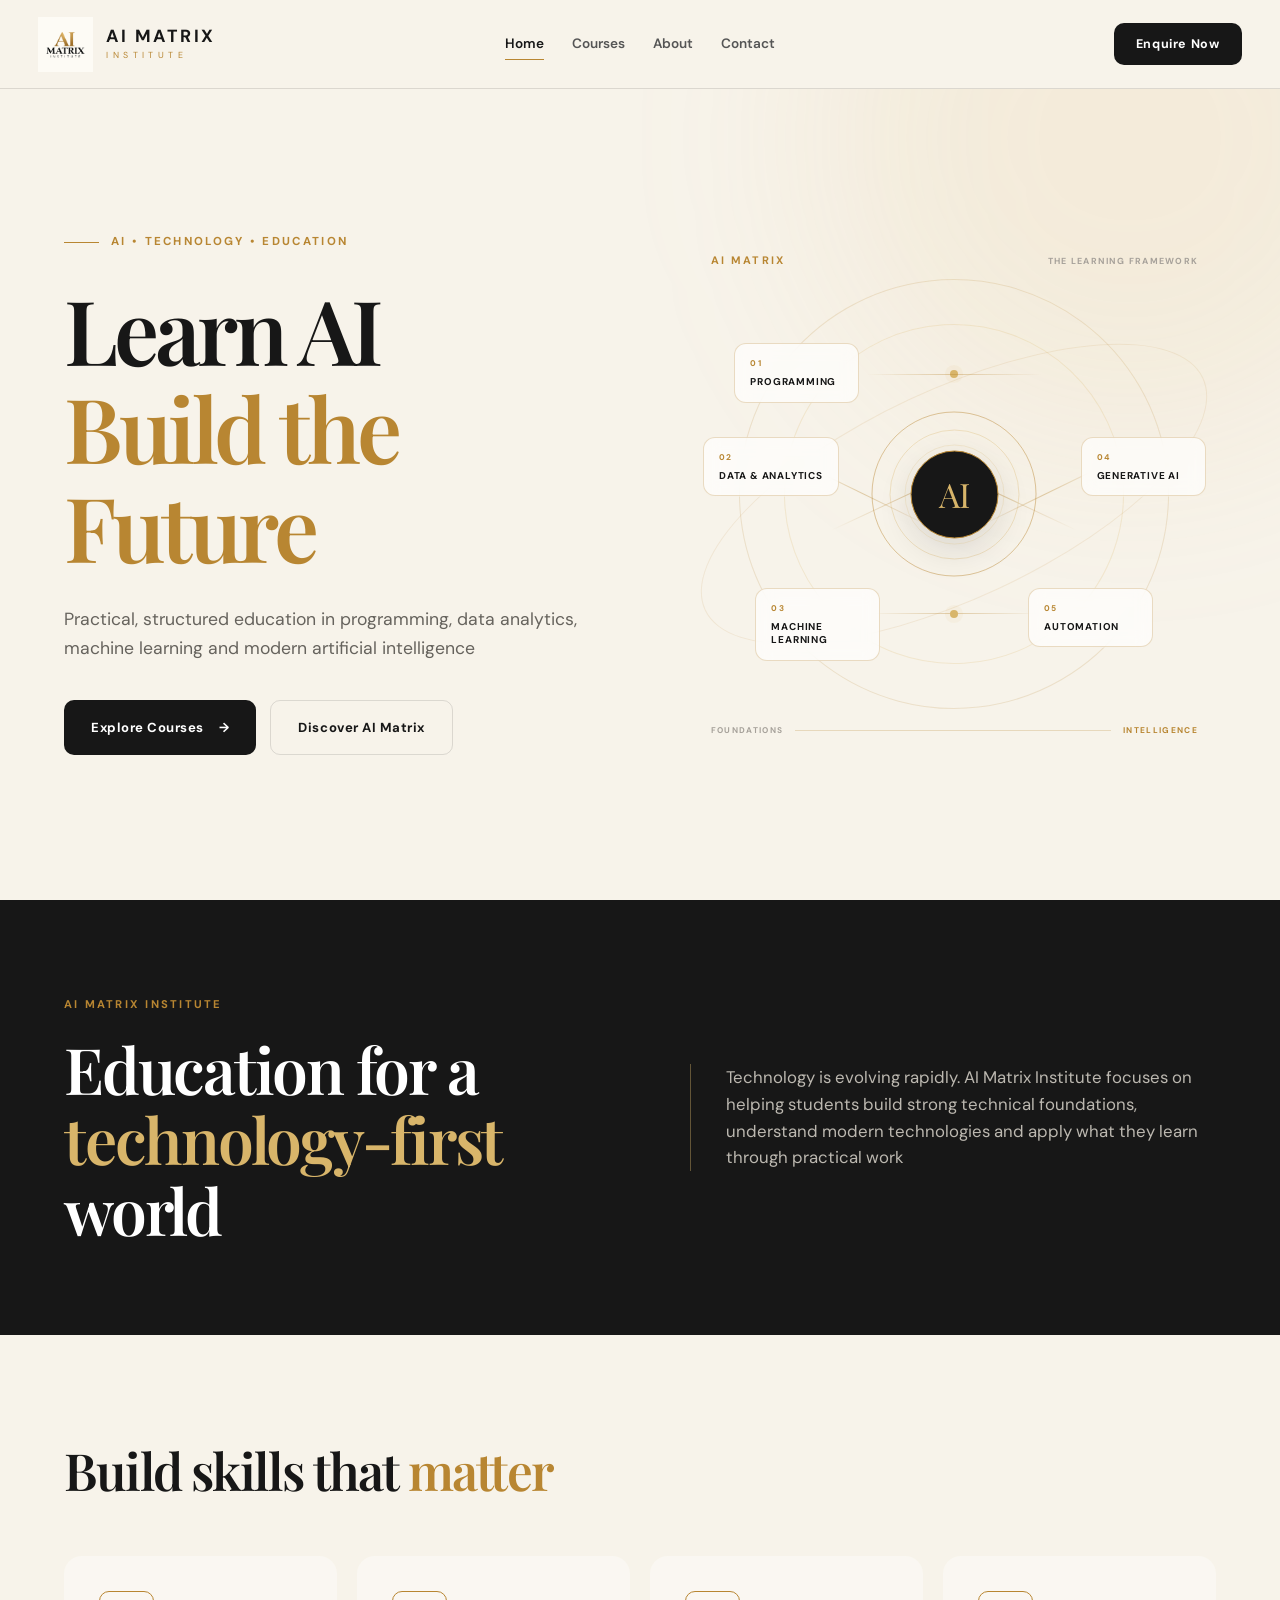
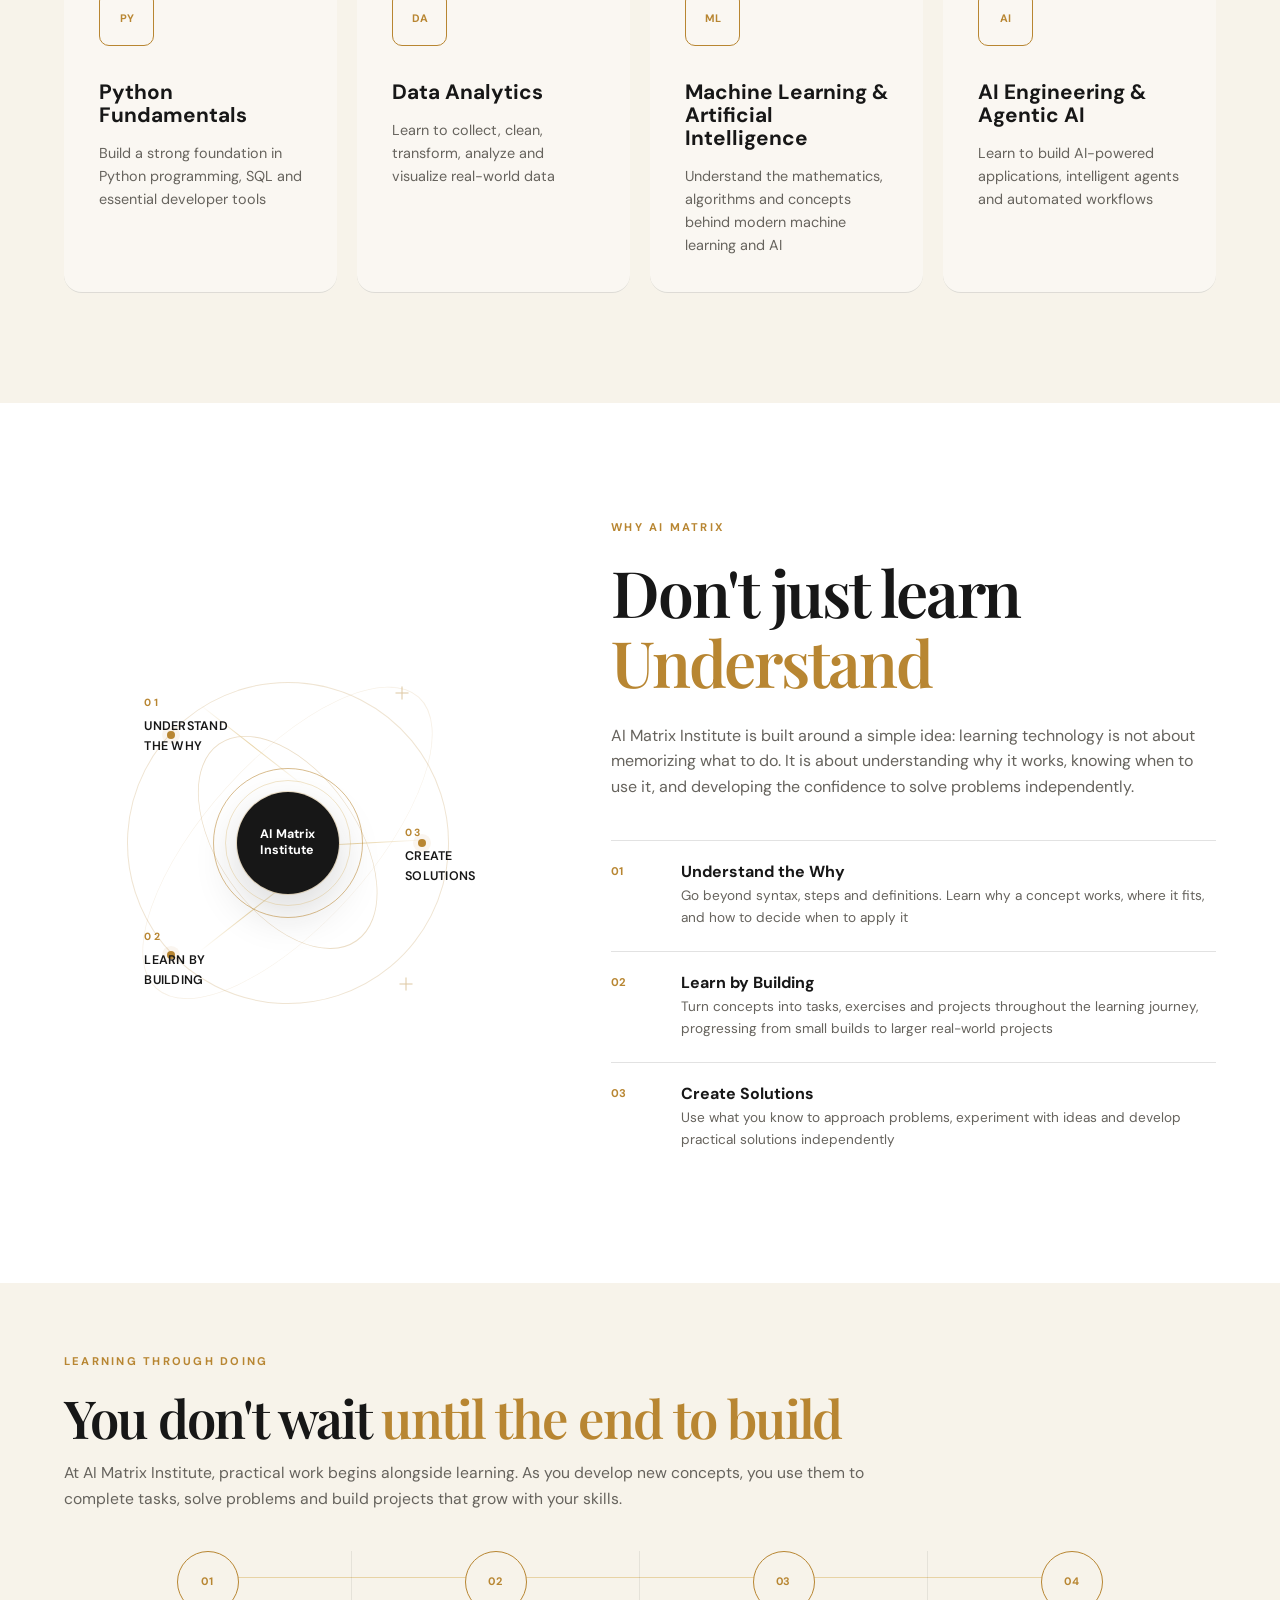
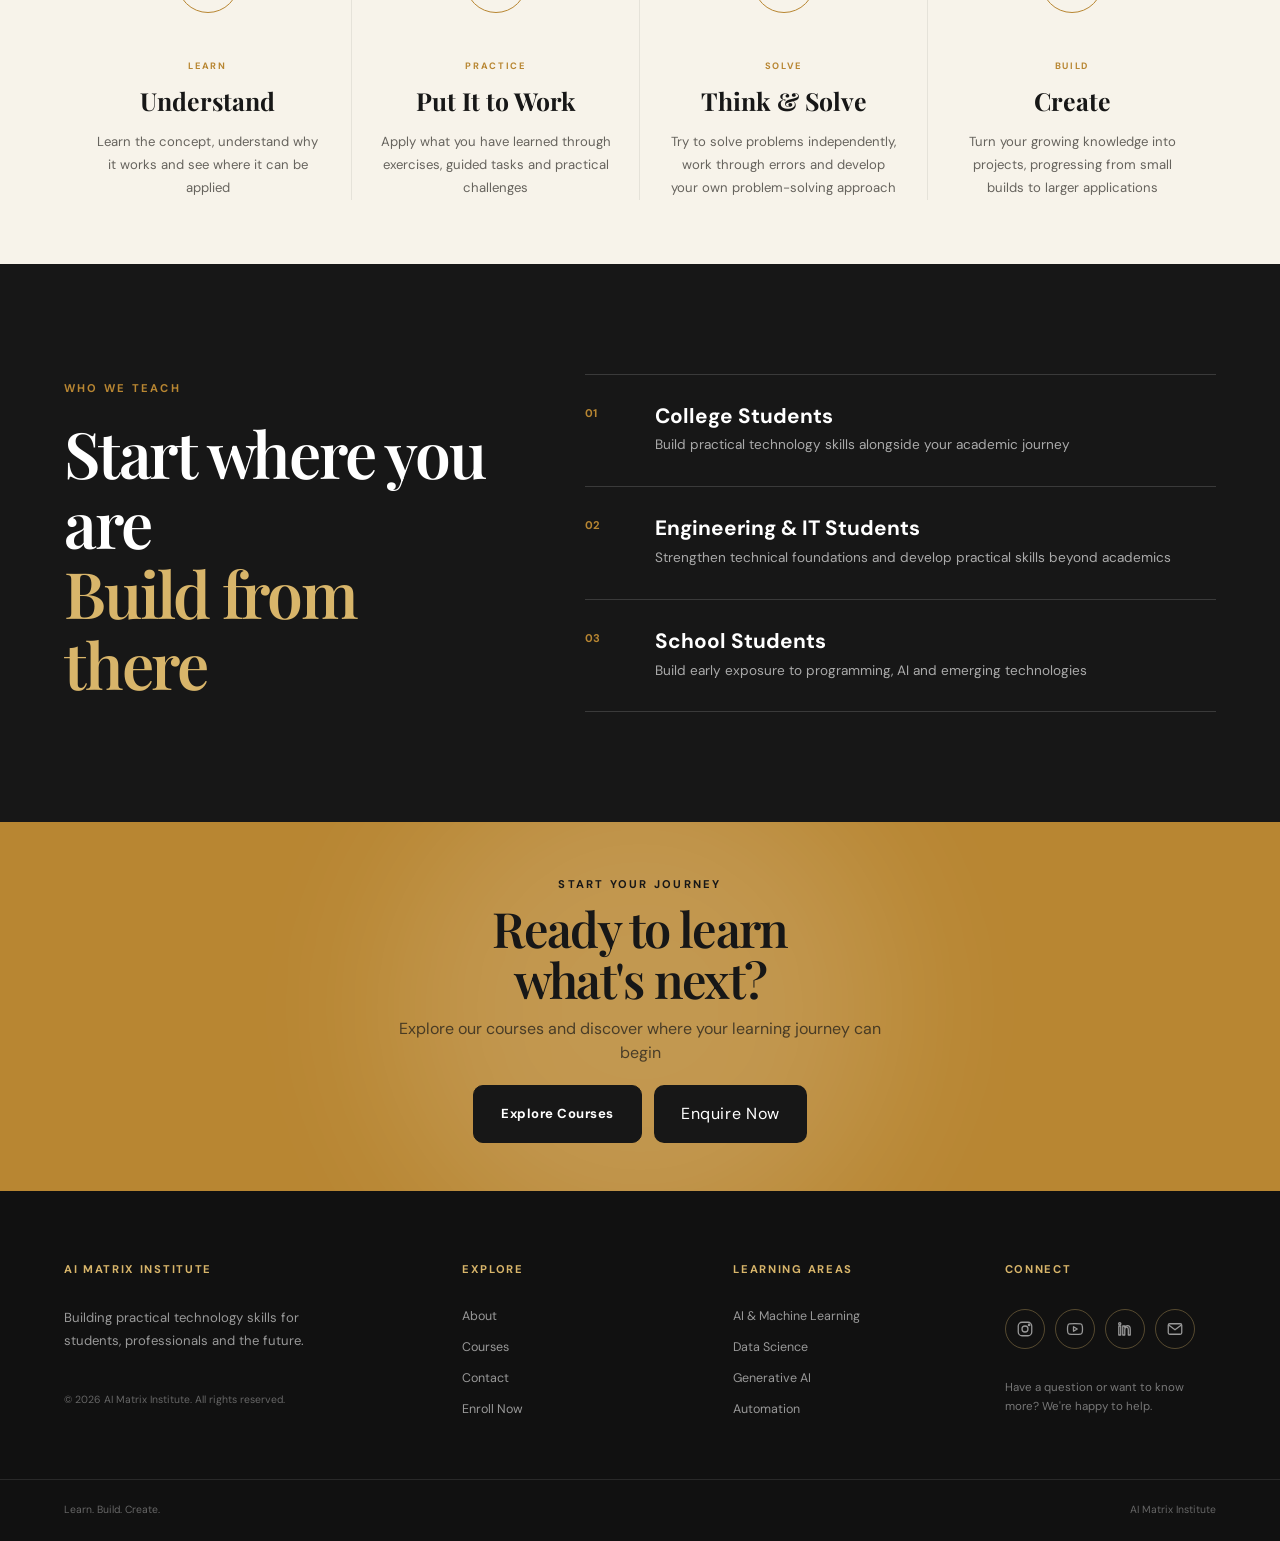
==== index.html @ 5144266e "Add files via upload" ====
<!DOCTYPE html>
<html lang="en">

<head>

    <meta charset="UTF-8">

    <meta
        name="viewport"
        content="width=device-width, initial-scale=1.0"
    >


    <!-- =========================================================
         SEO
         ========================================================= -->

    <title>
        AI Matrix Institute | AI, Python, Data Analytics &amp; Machine Learning
    </title>


    <meta
        name="description"
        content="AI Matrix Institute offers practical education in Python, Data Analytics, Machine Learning, Artificial Intelligence, AI Engineering and Agentic AI through structured, hands-on learning."
    >


    <meta
        name="author"
        content="AI Matrix Institute"
    >


    <!-- =========================================================
         CANONICAL URL
         ========================================================= -->

    <link
        rel="canonical"
        href="https://aimatrixinstitute.com/"
    >


    <!-- =========================================================
         OPEN GRAPH
         ========================================================= -->

    <meta
        property="og:type"
        content="website"
    >


    <meta
        property="og:title"
        content="AI Matrix Institute | AI, Python, Data Analytics &amp; Machine Learning"
    >


    <meta
        property="og:description"
        content="Practical, structured education in Python, Data Analytics, Machine Learning, Artificial Intelligence, AI Engineering and Agentic AI."
    >


    <meta
        property="og:url"
        content="https://aimatrixinstitute.com/"
    >


    <meta
        property="og:site_name"
        content="AI Matrix Institute"
    >


    <meta
        property="og:locale"
        content="en_IN"
    >


    <!-- =========================================================
         TWITTER / X
         ========================================================= -->

    <meta
        name="twitter:card"
        content="summary_large_image"
    >


    <meta
        name="twitter:title"
        content="AI Matrix Institute | AI, Python, Data Analytics &amp; Machine Learning"
    >


    <meta
        name="twitter:description"
        content="Practical, structured education in Python, Data Analytics, Machine Learning, Artificial Intelligence, AI Engineering and Agentic AI."
    >


    <!-- =========================================================
         ORGANIZATION STRUCTURED DATA
         ========================================================= -->

    <script type="application/ld+json">
    {
        "@context": "https://schema.org",
        "@type": "Organization",
        "name": "AI Matrix Institute",
        "url": "https://aimatrixinstitute.com/",
        "description": "AI Matrix Institute provides practical education in Python, Data Analytics, Machine Learning, Artificial Intelligence, AI Engineering and Agentic AI."
    }
    </script>


    <!-- =========================================================
         STYLESHEET
         ========================================================= -->

    <link
        rel="stylesheet"
        href="css/style.css"
    >


    <!-- =========================================================
         GOOGLE FONTS
         ========================================================= -->

    <link
        rel="preconnect"
        href="https://fonts.googleapis.com"
    >


    <link
        rel="preconnect"
        href="https://fonts.gstatic.com"
        crossorigin
    >


    <link
        href="https://fonts.googleapis.com/css2?family=DM+Sans:wght@400;500;600;700&family=Playfair+Display:wght@500;600;700&display=swap"
        rel="stylesheet"
    >


    <!-- =========================================================
         PAGE-SPECIFIC LAYOUT ADJUSTMENTS
         ========================================================= -->

    <style>


        /* =====================================================
           LEARNING DOMAINS HEADING
           ===================================================== */

        .domains .section-heading h2 {

            white-space: nowrap;

            font-size: clamp(
                2.7rem,
                4vw,
                4rem
            );

            line-height: 1;

        }



        /* =====================================================
           FOUR COURSE CARDS IN ONE ROW
           ===================================================== */

        .domains .domain-grid {

            grid-template-columns:
                repeat(
                    4,
                    minmax(0, 1fr)
                );

            gap: 20px;

        }



        /* =====================================================
           CLICKABLE DOMAIN CARDS
           ===================================================== */

        .domains .domain-card {

            position: relative;

            text-decoration: none;

            color: inherit;

            cursor: pointer;

            overflow: hidden;

            transition:
                transform 0.4s ease,
                box-shadow 0.4s ease,
                border-color 0.4s ease;

        }



        /* =====================================================
           DOMAIN CARD SHINING EFFECT
           ===================================================== */

        .domains .domain-card::before {

            content: "";

            position: absolute;

            top: -20%;

            left: -80%;

            width: 45%;

            height: 140%;

            background:
                linear-gradient(
                    90deg,
                    transparent,
                    rgba(255, 255, 255, 0.65),
                    transparent
                );

            transform: skewX(-18deg);

            transition:
                left 0.75s ease;

            pointer-events: none;

            z-index: 3;

        }



        .domains .domain-card:hover::before {

            left: 135%;

        }



        .domains .domain-card:hover {

            transform: translateY(-5px);

        }



        /* Keep card content above the shine */

        .domains .domain-card > * {

            position: relative;

            z-index: 2;

        }



        /* =====================================================
           WHY AI MATRIX
           OPEN AI MATRIX VISUAL
           ===================================================== */

        .why-matrix-visual {

            position: relative;

            width: min(
                100%,
                540px
            );

            aspect-ratio: 1 / 1;

            margin: 0 auto;

            display: flex;

            align-items: center;

            justify-content: center;

        }



        /* =====================================================
           LARGE ORBIT
           ===================================================== */

        .why-matrix-orbit {

            position: absolute;

            border: 1px solid
                rgba(
                    184,
                    134,
                    50,
                    0.22
                );

            border-radius: 50%;

            pointer-events: none;

        }



        .why-matrix-orbit-one {

            width: 72%;

            height: 72%;

            transform:
                rotate(-18deg);

        }



        .why-matrix-orbit-two {

            width: 54%;

            height: 54%;

            transform:
                rotate(55deg)
                scaleY(0.58);

            border-color:
                rgba(
                    184,
                    134,
                    50,
                    0.28
                );

        }



        .why-matrix-orbit-three {

            width: 88%;

            height: 88%;

            transform:
                rotate(-48deg)
                scaleY(0.42);

            border-color:
                rgba(
                    184,
                    134,
                    50,
                    0.13
                );

        }



        /* =====================================================
           ORBIT ANIMATION
           ===================================================== */

        .why-matrix-orbit-one {

            animation:
                matrixOrbitOne
                14s
                linear
                infinite;

        }



        .why-matrix-orbit-two {

            animation:
                matrixOrbitTwo
                18s
                linear
                infinite;

        }



        @keyframes matrixOrbitOne {

            from {

                transform:
                    rotate(-18deg);

            }

            to {

                transform:
                    rotate(342deg);

            }

        }



        @keyframes matrixOrbitTwo {

            from {

                transform:
                    rotate(55deg)
                    scaleY(0.58);

            }

            to {

                transform:
                    rotate(-305deg)
                    scaleY(0.58);

            }

        }



        /* =====================================================
           CENTRAL AI MATRIX CORE
           ===================================================== */

        .why-matrix-core {

            position: relative;

            width: 150px;

            height: 150px;

            display: flex;

            align-items: center;

            justify-content: center;

            z-index: 5;

        }



        .why-matrix-core-ring {

            position: absolute;

            inset: 0;

            border: 1px solid
                var(--gold);

            border-radius: 50%;

            opacity: 0.55;

        }



        .why-matrix-core-ring-one {

            animation:
                corePulse
                4s
                ease-in-out
                infinite;

        }



        .why-matrix-core-ring-two {

            inset: 12px;

            border-color:
                var(--gold-light);

            opacity: 0.35;

            animation:
                corePulse
                4s
                ease-in-out
                infinite
                1s;

        }



        @keyframes corePulse {

            0%,
            100% {

                transform:
                    scale(0.94);

                opacity:
                    0.35;

            }

            50% {

                transform:
                    scale(1.05);

                opacity:
                    0.75;

            }

        }



        .why-matrix-core-inner {

            width: 102px;

            height: 102px;

            border-radius: 50%;

            background:
                var(--black);

            display: flex;

            align-items: center;

            justify-content: center;

            padding: 16px;

            text-align: center;

            box-shadow:
                0 0 0 1px
                rgba(
                    184,
                    134,
                    50,
                    0.25
                ),
                0 18px 45px
                rgba(
                    23,
                    23,
                    23,
                    0.16
                );

        }



        .why-matrix-core-label {

            font-family:
                "DM Sans",
                sans-serif;

            font-size:
                0.78rem;

            font-weight:
                700;

            line-height:
                1.25;

            color:
                var(--white);

            letter-spacing:
                0.02em;

            text-align:
                center;

        }



        /* =====================================================
           CONNECTION LINES
           ===================================================== */

        .why-matrix-connection {

            position: absolute;

            width: 30%;

            height: 1px;

            background:
                linear-gradient(
                    90deg,
                    transparent,
                    var(--gold-pale),
                    transparent
                );

            transform-origin:
                center;

            z-index: 1;

        }



        .why-matrix-connection-one {

            top: 28%;

            left: 27%;

            transform:
                rotate(38deg);

        }



        .why-matrix-connection-two {

            top: 50%;

            left: 50%;

            width: 31%;

            transform:
                rotate(-3deg);

        }



        .why-matrix-connection-three {

            top: 65%;

            left: 27%;

            transform:
                rotate(-38deg);

        }



        /* =====================================================
           NODES
           ===================================================== */

        .why-matrix-node {

            position: absolute;

            width: 8px;

            height: 8px;

            border-radius: 50%;

            background:
                var(--gold);

            box-shadow:
                0 0 0 5px
                rgba(
                    184,
                    134,
                    50,
                    0.08
                );

            z-index: 4;

            animation:
                nodePulse
                3.5s
                ease-in-out
                infinite;

        }



        .why-matrix-node-one {

            top: 25%;

            left: 23%;

        }



        .why-matrix-node-two {

            top: 49%;

            right: 19%;

            animation-delay:
                0.8s;

        }



        .why-matrix-node-three {

            bottom: 24%;

            left: 23%;

            animation-delay:
                1.5s;

        }



        @keyframes nodePulse {

            0%,
            100% {

                transform:
                    scale(0.8);

                opacity:
                    0.55;

            }

            50% {

                transform:
                    scale(1.2);

                opacity:
                    1;

            }

        }



        /* =====================================================
           LEARNING CONCEPT LABELS
           ===================================================== */

        .why-matrix-label {

            position: absolute;

            display: flex;

            flex-direction: column;

            gap: 5px;

            z-index: 6;

        }



        .why-matrix-label span:first-child {

            font-size:
                0.65rem;

            font-weight:
                700;

            letter-spacing:
                0.2em;

            color:
                var(--gold);

        }



        .why-matrix-label span:last-child {

            font-size:
                0.78rem;

            font-weight:
                600;

            letter-spacing:
                0.02em;

            color:
                var(--black);

            max-width:
                150px;

        }



        .why-matrix-label-one {

            top: 17%;

            left: 18%;

        }



        .why-matrix-label-two {

            top: 46%;

            right: 8%;

            text-align:
                left;

        }



        .why-matrix-label-three {

            bottom: 17%;

            left: 18%;

        }



        /* =====================================================
           SMALL DECORATIVE CROSS MARKS
           ===================================================== */

        .why-matrix-cross {

            position: absolute;

            width: 13px;

            height: 13px;

            opacity:
                0.45;

        }



        .why-matrix-cross::before,
        .why-matrix-cross::after {

            content: "";

            position: absolute;

            top: 50%;

            left: 50%;

            width: 13px;

            height: 1px;

            background:
                var(--gold);

            transform:
                translate(
                    -50%,
                    -50%
                );

        }



        .why-matrix-cross::after {

            transform:
                translate(
                    -50%,
                    -50%
                )
                rotate(90deg);

        }



        .why-matrix-cross-one {

            top: 15%;

            right: 23%;

        }



        .why-matrix-cross-two {

            bottom: 17%;

            right: 22%;

        }



        /* =====================================================
           SMALL MATRIX LABEL
           ===================================================== */

        .why-matrix-caption {

            position: absolute;

            bottom: 5%;

            right: 10%;

            font-size:
                0.58rem;

            font-weight:
                700;

            letter-spacing:
                0.22em;

            color:
                var(--gray-light);

            text-transform:
                uppercase;

        }



        /* =====================================================
           WHY SECTION SPACING
           ===================================================== */

        .why-section .why-grid {

            align-items:
                center;

        }



        /* =====================================================
           LEARNING THROUGH DOING
           COMPACT DESKTOP LAYOUT
           ===================================================== */

        .learning-process {

            padding-top:
                64px;

            padding-bottom:
                64px;

        }



        .learning-process .section-heading {

            margin-bottom:
                16px;

        }



        .learning-process .section-heading h2 {

            white-space:
                nowrap;

            font-size:
                clamp(
                    2.45rem,
                    4.1vw,
                    4rem
                );

            line-height:
                1.02;

            letter-spacing:
                -0.035em;

        }



        .learning-process-intro {

            max-width:
                850px;

            margin-top:
                0;

            margin-bottom:
                34px;

        }



        .learning-process-intro p {

            max-width:
                850px;

            margin:
                0;

            font-size:
                0.98rem;

            line-height:
                1.65;

        }



        .learning-process-roadmap {

            margin-top:
                0;

        }



        /* =====================================================
           REMOVE OLD LEARNING PROGRESSION NOTE
           ===================================================== */

        .learning-process-note {

            display:
                none;

        }



        /* =====================================================
           COMPACT FINAL CTA
           ===================================================== */

        .cta-section {

            padding:
                48px 0;

        }



        .cta-section .cta-content {

            max-width:
                720px;

        }



        .cta-section .small-label {

            margin-bottom:
                8px;

        }



        .cta-section h2 {

            font-size:
                clamp(
                    2.25rem,
                    3.8vw,
                    3.45rem
                );

            line-height:
                1.05;

            margin:
                0;

        }



        .cta-section p {

            max-width:
                500px;

            margin:
                12px auto 0;

            line-height:
                1.55;

        }



        .cta-section .cta-buttons {

            margin-top:
                19px;

        }



        /* =====================================================
           HOMEPAGE ENQUIRE BUTTON
           Keep button visually identical to CTA links.
           ===================================================== */

        .cta-section .btn-outline-light {

            border: none;

            font: inherit;

            cursor: pointer;

            text-align: center;

        }



        /* =====================================================
           TABLET
           ===================================================== */

        @media (max-width: 1100px) {

            .domains .domain-grid {

                grid-template-columns:
                    repeat(
                        2,
                        minmax(0, 1fr)
                    );

            }


            .why-matrix-visual {

                max-width:
                    470px;

            }


            .learning-process {

                padding-top:
                    58px;

                padding-bottom:
                    58px;

            }


            .learning-process .section-heading h2 {

                font-size:
                    clamp(
                        2.25rem,
                        4.5vw,
                        3.5rem
                    );

            }


            .learning-process-intro {

                max-width:
                    760px;

                margin-bottom:
                    30px;

            }


            .cta-section {

                padding:
                    44px 0;

            }

        }



        /* =====================================================
           MOBILE
           ===================================================== */

        @media (max-width: 600px) {

            .domains .section-heading h2 {

                white-space:
                    normal;

                font-size:
                    2.5rem;

            }


            .domains .domain-grid {

                grid-template-columns:
                    1fr;

            }


            .why-matrix-visual {

                width:
                    100%;

                max-width:
                    390px;

                margin-bottom:
                    10px;

            }


            .why-matrix-core {

                width:
                    125px;

                height:
                    125px;

            }


            .why-matrix-core-inner {

                width:
                    84px;

                height:
                    84px;

                padding:
                    10px;

            }


            .why-matrix-core-label {

                font-size:
                    0.68rem;

            }


            .why-matrix-label-one {

                left:
                    8%;

            }


            .why-matrix-label-two {

                right:
                    2%;

            }


            .why-matrix-label-three {

                left:
                    8%;

            }


            .why-matrix-label span:last-child {

                font-size:
                    0.7rem;

                max-width:
                    120px;

            }


            .why-matrix-caption {

                right:
                    4%;

            }


            /* =============================================
               COMPACT LEARNING SECTION ON MOBILE
               ============================================= */

            .learning-process {

                padding-top:
                    48px;

                padding-bottom:
                    48px;

            }


            .learning-process .section-heading {

                margin-bottom:
                    14px;

            }


            .learning-process .section-heading h2 {

                white-space:
                    normal;

                font-size:
                    2.45rem;

                line-height:
                    1.04;

            }


            .learning-process-intro {

                margin-bottom:
                    28px;

            }


            .learning-process-intro p {

                font-size:
                    0.92rem;

                line-height:
                    1.6;

            }


            /* =============================================
               COMPACT CTA ON MOBILE
               ============================================= */

            .cta-section {

                padding:
                    40px 0;

            }


            .cta-section h2 {

                font-size:
                    2.25rem;

            }


            .cta-section p {

                margin-top:
                    10px;

                font-size:
                    0.92rem;

                line-height:
                    1.55;

            }


            .cta-section .cta-buttons {

                margin-top:
                    17px;

            }

        }

    </style>

</head>


<body>


    <!-- =========================================================
         SHARED NAVBAR
         ========================================================= -->

    <div id="site-navbar"></div>



    <!-- =========================================================
         MAIN
         ========================================================= -->

    <main>



        <!-- =====================================================
             HERO
             ===================================================== -->

        <section class="hero">

            <div class="hero-container">


                <!-- ================= HERO CONTENT ================= -->

                <div class="hero-content reveal">

                    <div class="eyebrow">

                        <span class="eyebrow-line"></span>

                        <span>
                            AI • TECHNOLOGY • EDUCATION
                        </span>

                    </div>


                    <h1>

                        Learn AI

                        <span>
                            Build the Future
                        </span>

                    </h1>


                    <p class="hero-description">

                        Practical, structured education in programming,
                        data analytics, machine learning and modern
                        artificial intelligence

                    </p>


                    <div class="hero-buttons">

                        <a
                            href="courses.html"
                            class="btn btn-primary"
                        >

                            Explore Courses

                            <span>
                                →
                            </span>

                        </a>


                        <a
                            href="about.html"
                            class="btn btn-secondary"
                        >

                            Discover AI Matrix

                        </a>

                    </div>

                </div>



                <!-- =================================================
                     AI MATRIX HERO VISUAL
                     ================================================= -->

                <div
                    class="hero-visual hero-matrix-visual reveal"
                >


                    <!-- ================= DECORATIVE ORBITS ================= -->

                    <div
                        class="matrix-orbit matrix-orbit-one"
                    ></div>


                    <div
                        class="matrix-orbit matrix-orbit-two"
                    ></div>


                    <div
                        class="matrix-orbit matrix-orbit-three"
                    ></div>



                    <!-- ================= VISUAL HEADER ================= -->

                    <div class="matrix-visual-header">

                        <span>
                            AI MATRIX
                        </span>

                        <span>
                            THE LEARNING FRAMEWORK
                        </span>

                    </div>



                    <!-- ================= CONNECTION LINES ================= -->

                    <div class="matrix-connections">

                        <span
                            class="matrix-line matrix-line-top"
                        ></span>


                        <span
                            class="matrix-line matrix-line-left"
                        ></span>


                        <span
                            class="matrix-line matrix-line-right"
                        ></span>


                        <span
                            class="matrix-line matrix-line-bottom"
                        ></span>


                        <span
                            class="matrix-line matrix-line-diagonal-left"
                        ></span>


                        <span
                            class="matrix-line matrix-line-diagonal-right"
                        ></span>

                    </div>



                    <!-- ================= LEARNING DOMAINS ================= -->

                    <div
                        class="matrix-domain matrix-domain-programming"
                    >

                        <span class="matrix-domain-number">
                            01
                        </span>

                        <span class="matrix-domain-name">
                            PROGRAMMING
                        </span>

                    </div>


                    <div
                        class="matrix-domain matrix-domain-data"
                    >

                        <span class="matrix-domain-number">
                            02
                        </span>

                        <span class="matrix-domain-name">
                            DATA &amp; ANALYTICS
                        </span>

                    </div>


                    <div
                        class="matrix-domain matrix-domain-ml"
                    >

                        <span class="matrix-domain-number">
                            03
                        </span>

                        <span class="matrix-domain-name">

                            MACHINE<br>

                            LEARNING

                        </span>

                    </div>


                    <div
                        class="matrix-domain matrix-domain-genai"
                    >

                        <span class="matrix-domain-number">
                            04
                        </span>

                        <span class="matrix-domain-name">
                            GENERATIVE AI
                        </span>

                    </div>


                    <div
                        class="matrix-domain matrix-domain-automation"
                    >

                        <span class="matrix-domain-number">
                            05
                        </span>

                        <span class="matrix-domain-name">
                            AUTOMATION
                        </span>

                    </div>



                    <!-- ================= CENTRAL AI CORE ================= -->

                    <div class="matrix-core">

                        <div
                            class="matrix-core-ring matrix-core-ring-one"
                        ></div>


                        <div
                            class="matrix-core-ring matrix-core-ring-two"
                        ></div>


                        <div class="matrix-core-inner">

                            <span class="matrix-core-label">
                                AI
                            </span>

                        </div>

                    </div>



                    <!-- ================= VISUAL FOOTER ================= -->

                    <div class="matrix-visual-footer">

                        <span>
                            FOUNDATIONS
                        </span>

                        <span class="matrix-footer-line"></span>

                        <span>
                            INTELLIGENCE
                        </span>

                    </div>

                </div>

            </div>

        </section>



        <!-- =====================================================
             INTRO
             ===================================================== -->

        <section class="intro-strip">

            <div class="container intro-grid">


                <div>

                    <span class="small-label">
                        AI MATRIX INSTITUTE
                    </span>


                    <h2>

                        Education for a

                        <span>
                            technology-first
                        </span>

                        world

                    </h2>

                </div>


                <div class="intro-text">

                    <p>

                        Technology is evolving rapidly. AI Matrix Institute
                        focuses on helping students build strong technical
                        foundations, understand modern technologies and
                        apply what they learn through practical work

                    </p>

                </div>

            </div>

        </section>



        <!-- =====================================================
             LEARNING DOMAINS
             ===================================================== -->

        <section class="domains section">

            <div class="container">


                <!-- ================= SECTION HEADING ================= -->

                <div class="section-heading reveal">

                    <div>

                        <h2>

                            Build skills that

                            <span>
                                matter
                            </span>

                        </h2>

                    </div>

                </div>



                <!-- =================================================
                     DOMAIN GRID
                     ================================================= -->

                <div class="domain-grid">



                    <!-- =================================================
                         PROGRAMMING
                         ================================================= -->

                    <a
                        href="courses.html"
                        class="domain-card reveal"
                        aria-label="Explore Python Fundamentals"
                    >

                        <div class="domain-icon">
                            PY
                        </div>


                        <h3>
                            Python Fundamentals
                        </h3>


                        <p>

                            Build a strong foundation in Python programming,
                            SQL and essential developer tools

                        </p>

                    </a>



                    <!-- =================================================
                         DATA ANALYTICS
                         ================================================= -->

                    <a
                        href="courses.html"
                        class="domain-card reveal"
                        aria-label="Explore Data Analytics"
                    >

                        <div class="domain-icon">
                            DA
                        </div>


                        <h3>
                            Data Analytics
                        </h3>


                        <p>

                            Learn to collect, clean, transform, analyze
                            and visualize real-world data

                        </p>

                    </a>



                    <!-- =================================================
                         MACHINE LEARNING
                         ================================================= -->

                    <a
                        href="courses.html"
                        class="domain-card reveal"
                        aria-label="Explore Machine Learning and Artificial Intelligence"
                    >

                        <div class="domain-icon">
                            ML
                        </div>


                        <h3>

                            Machine Learning &amp;
                            Artificial Intelligence

                        </h3>


                        <p>

                            Understand the mathematics, algorithms and
                            concepts behind modern machine learning and AI

                        </p>

                    </a>



                    <!-- =================================================
                         AI ENGINEERING
                         ================================================= -->

                    <a
                        href="courses.html"
                        class="domain-card reveal"
                        aria-label="Explore AI Engineering and Agentic AI"
                    >

                        <div class="domain-icon">
                            AI
                        </div>


                        <h3>

                            AI Engineering &amp;
                            Agentic AI

                        </h3>


                        <p>

                            Learn to build AI-powered applications,
                            intelligent agents and automated workflows

                        </p>

                    </a>

                </div>

            </div>

        </section>



        <!-- =====================================================
             WHY AI MATRIX
             ===================================================== -->

        <section class="why-section section">

            <div class="container why-grid">


                <!-- =================================================
                     WHY VISUAL
                     ================================================= -->

                <div
                    class="why-visual reveal"
                >

                    <div
                        class="why-matrix-visual"
                        aria-hidden="true"
                    >


                        <!-- ================= ORBITS ================= -->

                        <div
                            class="why-matrix-orbit why-matrix-orbit-one"
                        ></div>


                        <div
                            class="why-matrix-orbit why-matrix-orbit-two"
                        ></div>


                        <div
                            class="why-matrix-orbit why-matrix-orbit-three"
                        ></div>



                        <!-- ================= CONNECTIONS ================= -->

                        <span
                            class="why-matrix-connection why-matrix-connection-one"
                        ></span>


                        <span
                            class="why-matrix-connection why-matrix-connection-two"
                        ></span>


                        <span
                            class="why-matrix-connection why-matrix-connection-three"
                        ></span>



                        <!-- ================= NODES ================= -->

                        <span
                            class="why-matrix-node why-matrix-node-one"
                        ></span>


                        <span
                            class="why-matrix-node why-matrix-node-two"
                        ></span>


                        <span
                            class="why-matrix-node why-matrix-node-three"
                        ></span>



                        <!-- ================= UNDERSTAND THE WHY ================= -->

                        <div
                            class="why-matrix-label why-matrix-label-one"
                        >

                            <span>
                                01
                            </span>

                            <span>
                                UNDERSTAND<br>
                                THE WHY
                            </span>

                        </div>



                        <!-- ================= CREATE SOLUTIONS ================= -->

                        <div
                            class="why-matrix-label why-matrix-label-two"
                        >

                            <span>
                                03
                            </span>

                            <span>
                                CREATE<br>
                                SOLUTIONS
                            </span>

                        </div>



                        <!-- ================= LEARN BY BUILDING ================= -->

                        <div
                            class="why-matrix-label why-matrix-label-three"
                        >

                            <span>
                                02
                            </span>

                            <span>
                                LEARN BY<br>
                                BUILDING
                            </span>

                        </div>



                        <!-- ================= CENTRAL AI MATRIX ================= -->

                        <div class="why-matrix-core">

                            <div
                                class="why-matrix-core-ring why-matrix-core-ring-one"
                            ></div>


                            <div
                                class="why-matrix-core-ring why-matrix-core-ring-two"
                            ></div>


                            <div class="why-matrix-core-inner">

                                <span
                                    class="why-matrix-core-label"
                                >
                                    AI Matrix Institute
                                </span>

                            </div>

                        </div>



                        <!-- ================= DECORATIVE CROSSES ================= -->

                        <span
                            class="why-matrix-cross why-matrix-cross-one"
                        ></span>


                        <span
                            class="why-matrix-cross why-matrix-cross-two"
                        ></span>

                    </div>

                </div>



                <!-- =================================================
                     WHY CONTENT
                     ================================================= -->

                <div
                    class="why-content reveal"
                >

                    <span class="small-label">
                        WHY AI MATRIX
                    </span>


                    <h2>

                        Don't just learn

                        <span>
                            Understand
                        </span>

                    </h2>


                    <p>

                        AI Matrix Institute is built around a simple idea:
                        learning technology is not about memorizing what to do.
                        It is about understanding why it works, knowing when to
                        use it, and developing the confidence to solve problems
                        independently.

                    </p>


                    <div class="feature-list">



                        <!-- ================= FEATURE 01 ================= -->

                        <div class="feature">

                            <div class="feature-number">
                                01
                            </div>


                            <div>

                                <h3>
                                    Understand the Why
                                </h3>


                                <p>

                                    Go beyond syntax, steps and definitions.
                                    Learn why a concept works, where it fits,
                                    and how to decide when to apply it

                                </p>

                            </div>

                        </div>



                        <!-- ================= FEATURE 02 ================= -->

                        <div class="feature">

                            <div class="feature-number">
                                02
                            </div>


                            <div>

                                <h3>
                                    Learn by Building
                                </h3>


                                <p>

                                    Turn concepts into tasks, exercises and
                                    projects throughout the learning journey,
                                    progressing from small builds to larger
                                    real-world projects

                                </p>

                            </div>

                        </div>



                        <!-- ================= FEATURE 03 ================= -->

                        <div class="feature">

                            <div class="feature-number">
                                03
                            </div>


                            <div>

                                <h3>
                                    Create Solutions
                                </h3>


                                <p>

                                    Use what you know to approach problems,
                                    experiment with ideas and develop practical
                                    solutions independently

                                </p>

                            </div>

                        </div>


                    </div>

                </div>

            </div>

        </section>



        <!-- =====================================================
             LEARNING THROUGH DOING
             ===================================================== -->

        <section class="learning-process section">

            <div class="container">


                <!-- ================= SECTION HEADING ================= -->

                <div class="section-heading reveal">

                    <div>

                        <span class="small-label">
                            LEARNING THROUGH DOING
                        </span>


                        <h2>

                            You don't wait

                            <span>
                                until the end to build
                            </span>

                        </h2>

                    </div>

                </div>



                <!-- ================= INTRO ================= -->

                <div class="learning-process-intro reveal">

                    <p>

                        At AI Matrix Institute, practical work begins alongside
                        learning. As you develop new concepts, you use them to
                        complete tasks, solve problems and build projects that
                        grow with your skills.

                    </p>

                </div>



                <!-- ================= LEARNING ROADMAP ================= -->

                <div
                    class="learning-process-roadmap reveal"
                >

                    <div class="roadmap-line"></div>



                    <!-- ================= STEP 01 ================= -->

                    <div class="roadmap-step">

                        <div class="roadmap-marker">

                            <span>
                                01
                            </span>

                        </div>


                        <div class="roadmap-content">

                            <span class="roadmap-label">
                                LEARN
                            </span>


                            <h3>
                                Understand
                            </h3>


                            <p>

                                Learn the concept, understand why it works
                                and see where it can be applied

                            </p>

                        </div>

                    </div>



                    <!-- ================= STEP 02 ================= -->

                    <div class="roadmap-step">

                        <div class="roadmap-marker">

                            <span>
                                02
                            </span>

                        </div>


                        <div class="roadmap-content">

                            <span class="roadmap-label">
                                PRACTICE
                            </span>


                            <h3>
                                Put It to Work
                            </h3>


                            <p>

                                Apply what you have learned through exercises,
                                guided tasks and practical challenges

                            </p>

                        </div>

                    </div>



                    <!-- ================= STEP 03 ================= -->

                    <div class="roadmap-step">

                        <div class="roadmap-marker">

                            <span>
                                03
                            </span>

                        </div>


                        <div class="roadmap-content">

                            <span class="roadmap-label">
                                SOLVE
                            </span>


                            <h3>
                                Think &amp; Solve
                            </h3>


                            <p>

                                Try to solve problems independently, work through
                                errors and develop your own problem-solving approach

                            </p>

                        </div>

                    </div>



                    <!-- ================= STEP 04 ================= -->

                    <div class="roadmap-step">

                        <div class="roadmap-marker">

                            <span>
                                04
                            </span>

                        </div>


                        <div class="roadmap-content">

                            <span class="roadmap-label">
                                BUILD
                            </span>


                            <h3>
                                Create
                            </h3>


                            <p>

                                Turn your growing knowledge into projects,
                                progressing from small builds to larger applications

                            </p>

                        </div>

                    </div>

                </div>

            </div>

        </section>



        <!-- =====================================================
             WHO WE TEACH
             ===================================================== -->

        <section class="audience-section">

            <div class="container audience-grid">


                <!-- ================= AUDIENCE HEADING ================= -->

                <div
                    class="audience-heading reveal"
                >

                    <span class="small-label">
                        WHO WE TEACH
                    </span>


                    <h2>

                        Start where you are

                        <span>
                            Build from there
                        </span>

                    </h2>

                </div>



                <!-- ================= AUDIENCE ITEMS ================= -->

                <div class="audience-items">



                    <!-- ================= COLLEGE STUDENTS ================= -->

                    <div
                        class="audience-item reveal"
                    >

                        <span>
                            01
                        </span>


                        <div>

                            <h3>
                                College Students
                            </h3>


                            <p>

                                Build practical technology skills
                                alongside your academic journey

                            </p>

                        </div>

                    </div>



                    <!-- ================= ENGINEERING & IT ================= -->

                    <div
                        class="audience-item reveal"
                    >

                        <span>
                            02
                        </span>


                        <div>

                            <h3>
                                Engineering &amp; IT Students
                            </h3>


                            <p>

                                Strengthen technical foundations and
                                develop practical skills beyond academics

                            </p>

                        </div>

                    </div>



                    <!-- ================= SCHOOL STUDENTS ================= -->

                    <div
                        class="audience-item reveal"
                    >

                        <span>
                            03
                        </span>


                        <div>

                            <h3>
                                School Students
                            </h3>


                            <p>

                                Build early exposure to programming,
                                AI and emerging technologies

                            </p>

                        </div>

                    </div>

                </div>

            </div>

        </section>



        <!-- =====================================================
             FINAL CTA
             ===================================================== -->

        <section class="cta-section">

            <div class="cta-glow"></div>


            <div
                class="container cta-content reveal"
            >

                <span class="small-label">
                    START YOUR JOURNEY
                </span>


                <h2>

                    Ready to learn

                    <span>
                        what's next?
                    </span>

                </h2>


                <p>

                    Explore our courses and discover where
                    your learning journey can begin

                </p>


                <div class="cta-buttons">

                    <a
                        href="courses.html"
                        class="btn btn-light"
                    >

                        Explore Courses

                    </a>


                    <!-- =================================================
                         ENQUIRE NOW
                         Opens the existing enquiry popup
                         ================================================= -->

                    <button
                        type="button"
                        class="btn btn-outline-light"
                        data-enquiry-open
                    >

                        Enquire Now

                    </button>

                </div>

            </div>

        </section>

    </main>



    <!-- =========================================================
         SHARED FOOTER
         ========================================================= -->

    <div id="site-footer"></div>



    <!-- =========================================================
         JAVASCRIPT
         ========================================================= -->

    <script src="js/script.js"></script>

</body>

</html>
---- css/style.css ----
/* =========================================================
   AI MATRIX INSTITUTE
   Main Stylesheet
   ========================================================= */


/* ================= ROOT ================= */

:root {

    --cream: #F7F3EA;
    --cream-dark: #EEE8DB;

    --white: #FFFFFF;

    --black: #171717;
    --black-soft: #252525;

    --gray: #66635D;
    --gray-light: #A6A19A;

    --gold: #B88632;
    --gold-light: #D8B56A;
    --gold-pale: #E8D3A5;

    --border: rgba(23, 23, 23, 0.12);

    --container: 1200px;

    --radius: 18px;
    --radius-small: 10px;

}


/* ================= RESET ================= */

* {
    margin: 0;
    padding: 0;
    box-sizing: border-box;
}


html {
    scroll-behavior: smooth;

    /* Prevents fixed navbar from covering
       sections when using anchor links */
    scroll-padding-top: 100px;
}


body {
    font-family: "DM Sans", sans-serif;
    background: var(--cream);
    color: var(--black);
    line-height: 1.6;
    overflow-x: hidden;

    /*
     * Navbar is fixed, so reserve its height
     * in the normal document flow.
     */
    padding-top: 88px;
}


body.modal-open {
    overflow: hidden;
}


img {
    max-width: 100%;
    display: block;
}


a {
    color: inherit;
    text-decoration: none;
}


button {
    font-family: inherit;
}


.container {
    width: min(90%, var(--container));
    margin: auto;
}


.section {
    padding: 110px 0;
}


/* =========================================================
   TYPOGRAPHY
   ========================================================= */

h1,
h2,
h3 {
    line-height: 1.1;
}


h1,
h2 {
    font-family: "Playfair Display", serif;
    font-weight: 600;
}


h1 {
    font-size: clamp(3.5rem, 7vw, 6.5rem);
    letter-spacing: -0.045em;
}


h2 {
    font-size: clamp(2.5rem, 5vw, 4.5rem);
    letter-spacing: -0.035em;
}


h3 {
    font-size: 1.3rem;
}


p {
    color: var(--gray);
}


/* =========================================================
   SHARED NAVBAR
   ========================================================= */

.site-navbar,
.navbar {
    position: fixed;
    top: 0;
    left: 0;
    right: 0;
    width: 100%;
    z-index: 1000;

    background: rgba(247, 243, 234, 0.94);
    backdrop-filter: blur(15px);
    -webkit-backdrop-filter: blur(15px);

    border-bottom: 1px solid var(--border);
}


.nav-container {
    width: min(94%, 1380px);
    margin: auto;
    min-height: 88px;
    display: flex;
    align-items: center;
    gap: 35px;
    position: relative;
}


/* ================= BRAND ================= */

.brand {
    display: flex;
    align-items: center;
    gap: 13px;
    margin-right: auto;
    flex-shrink: 0;
    text-decoration: none;
}


.brand img,
.brand-logo {
    width: 55px;
    height: 55px;
    object-fit: contain;
}


.brand-text {
    display: flex;
    flex-direction: column;
    justify-content: center;
    line-height: 1;
}


.brand-name {
    font-size: 1.1rem;
    font-weight: 700;
    letter-spacing: 0.14em;
    white-space: nowrap;
}


.brand-subtitle {
    margin-top: 5px;
    font-size: 0.55rem;
    letter-spacing: 0.5em;
    color: var(--gold);
    white-space: nowrap;
}


/* ================= CENTER NAVIGATION ================= */

.desktop-nav {
    position: absolute;
    left: 50%;
    transform: translateX(-50%);
    display: flex;
    align-items: center;
    gap: 28px;
    white-space: nowrap;
}


.desktop-nav a {
    font-size: 0.85rem;
    font-weight: 600;
    color: #555;
    position: relative;
    padding: 5px 0;
}


.desktop-nav a::after {
    content: "";
    position: absolute;
    left: 0;
    bottom: 0;
    width: 0;
    height: 1px;
    background: var(--gold);
    transition: 0.3s;
}


.desktop-nav a:hover,
.desktop-nav a.active {
    color: var(--black);
}


.desktop-nav a:hover::after,
.desktop-nav a.active::after {
    width: 100%;
}


/* ================= ENQUIRE BUTTON ================= */

.nav-enroll {
    margin-left: auto;
    background: var(--black);
    color: var(--white);
    padding: 13px 22px;
    font-size: 0.78rem;
    font-weight: 700;
    letter-spacing: 0.05em;
    border-radius: var(--radius-small);
    transition: 0.3s;
    flex-shrink: 0;

    border: none;
    font-family: inherit;
    line-height: normal;
    cursor: pointer;
    appearance: none;
    -webkit-appearance: none;
}


.nav-enroll:hover {
    background: var(--gold);
}


/* ================= MOBILE MENU BUTTON ================= */

.menu-toggle,
.mobile-menu-toggle {
    display: none;
    border: none;
    background: transparent;
    cursor: pointer;
    padding: 5px;
}


.menu-toggle span,
.mobile-menu-toggle span {
    display: block;
    width: 25px;
    height: 2px;
    background: var(--black);
    margin: 5px;
}


/* ================= MOBILE NAVIGATION ================= */

.mobile-nav {
    display: none;
}


.mobile-nav.open {
    display: flex;
    flex-direction: column;
}


/* =========================================================
   HERO
   ========================================================= */

.hero {
    min-height: calc(100vh - 88px);
    display: flex;
    align-items: center;
    position: relative;
    overflow: hidden;
}


.hero::before {
    content: "";
    position: absolute;
    width: 600px;
    height: 600px;
    border-radius: 50%;
    background: rgba(216, 181, 106, 0.12);
    filter: blur(100px);
    top: -250px;
    right: -150px;
}


.hero-container {
    width: min(90%, 1250px);
    margin: auto;
    display: grid;
    grid-template-columns: 1.05fr 0.95fr;
    align-items: center;
    gap: 50px;
    padding: 90px 0;
}


.eyebrow {
    display: flex;
    align-items: center;
    gap: 12px;
    color: var(--gold);
    font-size: 0.72rem;
    font-weight: 700;
    letter-spacing: 0.2em;
    margin-bottom: 28px;
}


.eyebrow-line {
    width: 35px;
    height: 1px;
    background: var(--gold);
}


.hero h1 {
    max-width: 760px;
}


.hero h1 span {
    display: block;
    color: var(--gold);
}


.hero-description {
    max-width: 650px;
    font-size: 1.1rem;
    margin-top: 30px;
}


.hero-buttons {
    display: flex;
    flex-wrap: wrap;
    gap: 14px;
    margin-top: 38px;
}


.btn {
    display: inline-flex;
    align-items: center;
    justify-content: center;
    gap: 15px;
    padding: 16px 27px;
    font-size: 0.82rem;
    font-weight: 700;
    letter-spacing: 0.04em;
    border-radius: var(--radius-small);
    transition: 0.3s;
}


.btn-primary {
    background: var(--black);
    color: white;
}


.btn-primary:hover {
    background: var(--gold);
    transform: translateY(-2px);
}


.btn-secondary {
    border: 1px solid var(--border);
}


.btn-secondary:hover {
    border-color: var(--gold);
    color: var(--gold);
}


.hero-note {
    display: flex;
    align-items: center;
    gap: 10px;
    margin-top: 35px;
    font-size: 0.78rem;
    color: var(--gray);
}


.gold-dot {
    width: 7px;
    height: 7px;
    border-radius: 50%;
    background: var(--gold);
}


/* =========================================================
   HERO VISUAL
   AI MATRIX / INTERCONNECTED LEARNING DOMAINS
   ========================================================= */

.hero-matrix-visual {
    min-height: 520px;
    position: relative;
    display: flex;
    align-items: center;
    justify-content: center;
    overflow: hidden;
}


/* ================= DECORATIVE ORBITS ================= */

.matrix-orbit {
    position: absolute;
    border: 1px solid rgba(184, 134, 50, 0.18);
    border-radius: 50%;
    pointer-events: none;
}


.matrix-orbit-one {
    width: 430px;
    height: 430px;
    transform: rotate(15deg);
}


.matrix-orbit-two {
    width: 340px;
    height: 340px;
    transform: rotate(-25deg);
    border-color: rgba(216, 181, 106, 0.22);
}


.matrix-orbit-three {
    width: 550px;
    height: 210px;
    transform: rotate(-25deg);
    border-color: rgba(184, 134, 50, 0.12);
}


/* ================= VISUAL HEADER ================= */

.matrix-visual-header {
    position: absolute;
    top: 18px;
    left: 18px;
    right: 18px;
    display: flex;
    justify-content: space-between;
    align-items: center;
    z-index: 8;
}


.matrix-visual-header span:first-child {
    color: var(--gold);
    font-size: 0.68rem;
    font-weight: 700;
    letter-spacing: 0.2em;
}


.matrix-visual-header span:last-child {
    color: var(--gray-light);
    font-size: 0.55rem;
    font-weight: 700;
    letter-spacing: 0.14em;
}


/* ================= CONNECTION SYSTEM ================= */

.matrix-connections {
    position: absolute;
    inset: 0;
    z-index: 1;
    pointer-events: none;
}


.matrix-line {
    position: absolute;
    height: 1px;
    background: linear-gradient(
        to right,
        transparent,
        rgba(184, 134, 50, 0.38),
        transparent
    );
    transform-origin: center;
}


.matrix-line-top {
    width: 175px;
    top: 27%;
    left: 50%;
    transform: translateX(-50%) rotate(0deg);
}


.matrix-line-left {
    width: 155px;
    top: 50%;
    left: 18%;
    transform: rotate(26deg);
}


.matrix-line-right {
    width: 155px;
    top: 50%;
    right: 18%;
    transform: rotate(-26deg);
}


.matrix-line-bottom {
    width: 175px;
    bottom: 27%;
    left: 50%;
    transform: translateX(-50%);
}


.matrix-line-diagonal-left {
    width: 170px;
    top: 50%;
    left: 25%;
    transform: rotate(-25deg);
}


.matrix-line-diagonal-right {
    width: 170px;
    top: 50%;
    right: 25%;
    transform: rotate(25deg);
}


/* ================= CONNECTION NODES ================= */

.matrix-connections::before,
.matrix-connections::after {
    content: "";
    position: absolute;
    width: 8px;
    height: 8px;
    border-radius: 50%;
    background: var(--gold-light);
    box-shadow:
        0 0 0 5px rgba(216, 181, 106, 0.08);
}


.matrix-connections::before {
    top: 27%;
    left: 50%;
    transform: translate(-50%, -50%);
}


.matrix-connections::after {
    bottom: 27%;
    left: 50%;
    transform: translate(-50%, 50%);
}


/* ================= LEARNING DOMAIN NODES ================= */

.matrix-domain {
    position: absolute;
    min-width: 125px;
    padding: 13px 15px;
    background: rgba(255, 255, 255, 0.68);
    border: 1px solid rgba(184, 134, 50, 0.28);
    border-radius: 12px;
    backdrop-filter: blur(8px);
    z-index: 5;
    transition:
        transform 0.35s ease,
        border-color 0.35s ease,
        box-shadow 0.35s ease,
        background 0.35s ease;
}


.matrix-domain:hover {
    transform: translateY(-4px);
    border-color: var(--gold);
    background: rgba(255, 255, 255, 0.9);
    box-shadow:
        0 12px 30px rgba(23, 23, 23, 0.08);
}


.matrix-domain-number {
    display: block;
    color: var(--gold);
    font-size: 0.52rem;
    font-weight: 700;
    letter-spacing: 0.14em;
    margin-bottom: 5px;
}


.matrix-domain-name {
    display: block;
    color: var(--black);
    font-size: 0.62rem;
    font-weight: 700;
    letter-spacing: 0.08em;
    line-height: 1.35;
}


/* ================= DOMAIN POSITIONS ================= */

.matrix-domain-programming {
    top: 21%;
    left: 8%;
}


.matrix-domain-data {
    top: 39%;
    left: 2%;
}


.matrix-domain-ml {
    top: 68%;
    left: 12%;
}


.matrix-domain-genai {
    top: 39%;
    right: 2%;
}


.matrix-domain-automation {
    top: 68%;
    right: 12%;
}


/* ================= CENTRAL AI CORE ================= */

.matrix-core {
    width: 165px;
    height: 165px;
    position: absolute;
    left: 50%;
    top: 50%;
    transform: translate(-50%, -50%);
    z-index: 6;
    display: flex;
    align-items: center;
    justify-content: center;
}


.matrix-core-ring {
    position: absolute;
    border-radius: 50%;
    border: 1px solid rgba(184, 134, 50, 0.45);
}


.matrix-core-ring-one {
    width: 165px;
    height: 165px;
}


.matrix-core-ring-two {
    width: 130px;
    height: 130px;
    border-color: rgba(216, 181, 106, 0.32);
}


.matrix-core-inner {
    width: 88px;
    height: 88px;
    border-radius: 50%;
    background: var(--black);
    border: 1px solid var(--gold);
    display: flex;
    align-items: center;
    justify-content: center;
    box-shadow:
        0 12px 35px rgba(23, 23, 23, 0.12);
    position: relative;
    z-index: 3;
}


.matrix-core-inner::before {
    content: "";
    position: absolute;
    inset: -7px;
    border-radius: 50%;
    border: 1px solid rgba(216, 181, 106, 0.20);
}


.matrix-core-label {
    color: var(--gold-light);
    font-family: "Playfair Display", serif;
    font-size: 2.1rem;
    line-height: 1;
}


/* ================= VISUAL FOOTER ================= */

.matrix-visual-footer {
    position: absolute;
    bottom: 17px;
    left: 18px;
    right: 18px;
    display: flex;
    align-items: center;
    gap: 12px;
    z-index: 8;
}


.matrix-visual-footer > span {
    color: var(--gray-light);
    font-size: 0.52rem;
    font-weight: 700;
    letter-spacing: 0.16em;
    white-space: nowrap;
}


.matrix-visual-footer > span:last-child {
    color: var(--gold);
}


.matrix-footer-line {
    flex: 1;
    height: 1px;
    background: rgba(184, 134, 50, 0.25);
}


/* =========================================================
   INTRO STRIP
   ========================================================= */

.intro-strip {
    background: var(--black);
    color: white;
    padding: 90px 0;
}


.intro-grid {
    display: grid;
    grid-template-columns: 1fr 1fr;
    gap: 100px;
    align-items: center;
}


.small-label {
    display: inline-block;
    color: var(--gold);
    font-size: 0.7rem;
    font-weight: 700;
    letter-spacing: 0.2em;
    margin-bottom: 20px;
}


.intro-strip h2 {
    max-width: 600px;
}


.intro-strip h2 span {
    color: var(--gold-light);
}


.intro-text {
    border-left: 1px solid rgba(216, 181, 106, 0.4);
    padding-left: 35px;
}


.intro-text p {
    color: #bcb8b0;
    font-size: 1.05rem;
}


/* =========================================================
   SECTION HEADING
   ========================================================= */

.section-heading {
    display: flex;
    justify-content: space-between;
    align-items: end;
    gap: 40px;
    margin-bottom: 60px;
}


.section-heading h2 {
    max-width: 650px;
}


.section-heading h2 span {
    color: var(--gold);
}


.text-link {
    color: var(--gold);
    font-size: 0.8rem;
    font-weight: 700;
    white-space: nowrap;
}


.text-link:hover {
    text-decoration: underline;
}


/* =========================================================
   DOMAIN CARDS
   ========================================================= */

.domain-grid {
    display: grid;
    grid-template-columns: repeat(4, 1fr);
    gap: 18px;
}


.domain-card {
    background: rgba(255,255,255,0.38);
    border: none;
    border-bottom: 1px solid var(--border);
    padding: 35px;
    min-height: 330px;
    position: relative;
    border-radius: var(--radius);
}


.card-number {
    position: absolute;
    top: 25px;
    right: 25px;
    font-size: 0.7rem;
    color: #aaa;
}


.domain-icon {
    width: 55px;
    height: 55px;
    border: 1px solid var(--gold);
    border-radius: var(--radius-small);
    display: flex;
    justify-content: center;
    align-items: center;
    color: var(--gold);
    font-size: 0.68rem;
    font-weight: 700;
    margin-bottom: 35px;
}


.domain-card h3 {
    margin-bottom: 15px;
}


.domain-card p {
    font-size: 0.9rem;
    max-width: 300px;
}


.card-link {
    position: absolute;
    bottom: 30px;
    left: 35px;
    color: var(--gold);
    font-size: 0.75rem;
    font-weight: 700;
}


.card-link span {
    margin-left: 7px;
}


/* =========================================================
   WHY SECTION
   ========================================================= */

.why-section {
    background: var(--white);
}


.why-grid {
    display: grid;
    grid-template-columns: 0.85fr 1.15fr;
    gap: 100px;
    align-items: center;
}


.why-visual {
    display: flex;
    justify-content: center;
}


.gold-frame {
    width: 370px;
    height: 470px;
    border: 1px solid var(--gold);
    border-radius: var(--radius);
    padding: 18px;
    position: relative;
}


.gold-frame::before {
    content: "";
    position: absolute;
    inset: 18px;
    background: var(--black);
    border-radius: calc(var(--radius) - 4px);
}


.frame-content {
    position: relative;
    z-index: 2;
    height: 100%;
    padding: 35px;
    display: flex;
    flex-direction: column;
    justify-content: center;
}


.frame-small {
    color: var(--gold-light);
    font-size: 0.6rem;
    letter-spacing: 0.2em;
    margin-bottom: 40px;
}


.frame-big {
    font-family: "Playfair Display", serif;
    font-size: 3.7rem;
    color: white;
}


.gold-text {
    color: var(--gold-light);
}


.frame-line {
    height: 1px;
    background: rgba(216,181,106,0.4);
    margin: 12px 0;
}


.why-content h2 span {
    display: block;
    color: var(--gold);
}


.why-content > p {
    max-width: 650px;
    margin-top: 25px;
}


.feature-list {
    margin-top: 40px;
}


.feature {
    display: grid;
    grid-template-columns: 50px 1fr;
    gap: 20px;
    padding: 22px 0;
    border-top: 1px solid var(--border);
}


.feature-number {
    color: var(--gold);
    font-size: 0.7rem;
    font-weight: 700;
}


.feature h3 {
    font-size: 1rem;
    margin-bottom: 5px;
}


.feature p {
    font-size: 0.85rem;
}


/* =========================================================
   LEARNING THROUGH DOING
   ========================================================= */

.learning-process {
    background: var(--cream);
    padding: 64px 0;
}


.learning-process-intro {
    max-width: 850px;
    margin-top: 0;
    margin-bottom: 34px;
}


.learning-process-intro p {
    font-size: 0.98rem;
    line-height: 1.65;
    color: var(--gray);
}


/* =========================================================
   LEARNING ROADMAP
   ========================================================= */

.learning-process-roadmap {
    position: relative;
    display: grid;
    grid-template-columns: repeat(4, 1fr);
    gap: 0;
    padding-top: 5px;
    margin-top: 0;
}


.roadmap-line {
    position: absolute;
    top: 31px;
    left: 12.5%;
    right: 12.5%;
    height: 1px;
    background: var(--gold-pale);
    z-index: 0;
}


.roadmap-step {
    position: relative;
    z-index: 2;
    padding: 0 28px;
    text-align: center;
}


.roadmap-step:not(:last-child) {
    border-right: 1px solid rgba(23, 23, 23, 0.08);
}


.roadmap-marker {
    width: 62px;
    height: 62px;
    margin: 0 auto;
    border: 1px solid var(--gold);
    border-radius: 50%;
    background: var(--cream);
    display: flex;
    align-items: center;
    justify-content: center;
    position: relative;
    z-index: 3;
    transition:
        background 0.35s ease,
        transform 0.35s ease,
        box-shadow 0.35s ease;
}


.roadmap-marker span {
    color: var(--gold);
    font-size: 0.68rem;
    font-weight: 700;
    letter-spacing: 0.08em;
}


.roadmap-content {
    margin-top: 38px;
}


.roadmap-label {
    display: inline-block;
    color: var(--gold);
    font-size: 0.58rem;
    font-weight: 700;
    letter-spacing: 0.18em;
    margin-bottom: 12px;
}


.roadmap-content h3 {
    font-family: "Playfair Display", serif;
    font-size: 1.55rem;
    line-height: 1.2;
    margin-bottom: 15px;
}


.roadmap-content p {
    max-width: 245px;
    margin: 0 auto;
    font-size: 0.82rem;
    line-height: 1.75;
    color: var(--gray);
}


/* =========================================================
   ROADMAP HOVER
   ========================================================= */

.roadmap-step:hover .roadmap-marker {
    background: var(--black);
    transform: translateY(-4px);
    box-shadow: 0 10px 25px rgba(23, 23, 23, 0.08);
}


.roadmap-step:hover .roadmap-marker span {
    color: var(--gold-light);
}


.roadmap-step:hover .roadmap-content h3 {
    color: var(--gold);
}


/* =========================================================
   LEARNING PROGRESSION NOTE
   ========================================================= */

.learning-process-note {
    display: none;
}


/* =========================================================
   AUDIENCE
   ========================================================= */

.audience-section {
    background: var(--black);
    color: white;
    padding: 110px 0;
}


.audience-grid {
    display: grid;
    grid-template-columns: 0.8fr 1.2fr;
    gap: 100px;
}


.audience-heading h2 {
    max-width: 500px;
}


.audience-heading h2 span {
    display: block;
    color: var(--gold-light);
}


.audience-items {
    border-top: 1px solid rgba(255,255,255,0.15);
}


.audience-item {
    display: grid;
    grid-template-columns: 50px 1fr;
    gap: 20px;
    padding: 30px 0;
    border-bottom: 1px solid rgba(255,255,255,0.15);
}


.audience-item > span {
    color: var(--gold);
    font-size: 0.7rem;
    font-weight: 700;
}


.audience-item h3 {
    margin-bottom: 7px;
}


.audience-item p {
    color: #aaa;
    font-size: 0.85rem;
}


/* =========================================================
   CTA
   ========================================================= */

.cta-section {
    position: relative;
    overflow: hidden;
    background: var(--gold);
    padding: 48px 0;
    text-align: center;
}


.cta-glow {
    position: absolute;
    width: 500px;
    height: 500px;
    border-radius: 50%;
    background: rgba(255,255,255,0.15);
    filter: blur(80px);
    left: 50%;
    top: 50%;
    transform: translate(-50%, -50%);
}


.cta-content {
    position: relative;
    z-index: 2;
}


.cta-section .small-label {
    color: var(--black);
    margin-bottom: 12px;
}


.cta-section h2 {
    color: var(--black);
    font-size: clamp(2.4rem, 4vw, 3.7rem);
    line-height: 1.08;
}


.cta-section h2 span {
    display: block;
}


.cta-section p {
    color: rgba(23,23,23,0.7);
    margin: 17px auto 0;
    max-width: 520px;
    line-height: 1.7;
}


.cta-buttons {
    display: flex;
    justify-content: center;
    gap: 12px;
    margin-top: 25px;
}


/* ================= CTA BUTTONS ================= */

.btn-dark {
    background: var(--black);
    color: var(--white);
    border: 1px solid var(--black);
}


.btn-dark:hover {
    background: var(--black-soft);
    color: var(--white);
    transform: translateY(-2px);
}


.btn-light,
.btn-outline-light {
    background: var(--black);
    color: var(--white);
    border: 1px solid var(--black);
}


.btn-light:hover,
.btn-outline-light:hover {
    background: var(--black-soft);
    color: var(--white);
    transform: translateY(-2px);
}


/* =========================================================
   COMPACT ABOUT CTA
   ========================================================= */

.about-final-cta {
    padding: 58px 0;
}


.about-cta-content {
    max-width: 720px;
    margin: auto;
}


.about-cta-content .small-label {
    margin-bottom: 10px;
}


.about-cta-content h2 {
    font-size: clamp(2.15rem, 3.5vw, 3.15rem);
    line-height: 1.08;
    margin-bottom: 12px;
}


.about-cta-content p {
    max-width: 540px;
    margin: 0 auto;
    line-height: 1.6;
}


.about-cta-content .cta-buttons {
    margin-top: 20px;
}


/* =========================================================
   SHARED FOOTER
   ========================================================= */

.site-footer,
.footer {
    background: #111;
    color: white;
    padding: 70px 0 0;
}


.footer-main,
.footer-grid {
    display: grid;
    grid-template-columns: 1.6fr repeat(3, 1fr);
    gap: 60px;
    padding-bottom: 60px;
}


.footer-institute {
    max-width: 300px;
}


.footer-label,
.footer-column h4 {
    display: block;
    color: var(--gold-light);
    font-size: 0.7rem;
    font-weight: 700;
    letter-spacing: 0.15em;
    margin-bottom: 17px;
}


.footer-institute p {
    color: #999;
    max-width: 290px;
    font-size: 0.82rem;
    line-height: 1.75;
}


.footer-copyright {
    display: block;
    color: #666;
    font-size: 0.65rem;
    line-height: 1.6;
    margin-top: 28px;
}


.footer-column {
    display: flex;
    flex-direction: column;
    gap: 11px;
}


.footer-column a {
    color: #999;
    font-size: 0.78rem;
    transition:
        color 0.25s ease,
        transform 0.25s ease;
}


.footer-column a:hover {
    color: white;
}


.footer-column h4 {
    margin-bottom: 10px;
}


/* ================= SOCIAL ICONS ================= */

.footer-connect {
    align-items: flex-start;
}


.footer-socials {
    display: flex;
    align-items: center;
    gap: 10px;
    margin-top: 2px;
}


.footer-social {
    width: 40px;
    height: 40px;
    display: flex;
    align-items: center;
    justify-content: center;
    border: 1px solid rgba(216,181,106,0.35);
    border-radius: 50%;
    color: var(--gold-light);
    transition:
        background 0.3s ease,
        color 0.3s ease,
        border-color 0.3s ease,
        transform 0.3s ease;
}


.footer-social svg {
    width: 18px;
    height: 18px;
    fill: none;
    stroke: currentColor;
    stroke-width: 1.7;
    stroke-linecap: round;
    stroke-linejoin: round;
}


.footer-social:hover {
    background: var(--gold);
    border-color: var(--gold);
    color: var(--black);
    transform: translateY(-3px);
}


.footer-connect-text {
    color: #777;
    max-width: 220px;
    font-size: 0.72rem;
    line-height: 1.7;
    margin-top: 18px;
}


/* ================= FOOTER BOTTOM ================= */

.footer-bottom {
    border-top: 1px solid rgba(255,255,255,0.1);
    padding: 22px 0;
    color: #666;
    font-size: 0.65rem;
}


.footer-bottom-inner {
    display: flex;
    justify-content: space-between;
    align-items: center;
    gap: 20px;
}


/* =========================================================
   ANIMATIONS
   ========================================================= */

.reveal {
    opacity: 0;
    transform: translateY(25px);
    transition:
        opacity 0.8s ease,
        transform 0.8s ease;
}


.reveal.visible {
    opacity: 1;
    transform: translateY(0);
}


/* =========================================================
   PREMIUM EDITORIAL CARD SYSTEM
   ========================================================= */

.domain-card,
.course-card,
.learner-card,
.value-item,
.principle-item,
.path-step,
.learning-format-card {
    overflow: hidden;
    isolation: isolate;
    border-radius: var(--radius);
    transition:
        transform 0.45s cubic-bezier(0.2, 0.7, 0.2, 1),
        background 0.45s ease,
        border-color 0.45s ease,
        box-shadow 0.45s ease;
}


/* ================= SOFT GOLD GLOW ================= */

.domain-card::before,
.course-card::before,
.learner-card::before,
.value-item::before,
.principle-item::before,
.path-step::before,
.learning-format-card::before {
    content: "";
    position: absolute;
    width: 280px;
    height: 280px;
    border-radius: 50%;
    background:
        radial-gradient(
            circle,
            rgba(216, 181, 106, 0.20) 0%,
            rgba(216, 181, 106, 0.08) 35%,
            transparent 72%
        );
    top: -150px;
    right: -150px;
    opacity: 0;
    transform: scale(0.65);
    transition:
        opacity 0.5s ease,
        transform 0.65s cubic-bezier(0.2, 0.7, 0.2, 1);
    pointer-events: none;
    z-index: 0;
}


/* ================= MOVING LIGHT ================= */

.domain-card::after,
.course-card::after,
.learner-card::after,
.value-item::after,
.principle-item::after,
.path-step::after,
.learning-format-card::after {
    content: "";
    position: absolute;
    top: -120%;
    left: -80%;
    width: 40%;
    height: 320%;
    background:
        linear-gradient(
            90deg,
            transparent,
            rgba(255,255,255,0.28),
            transparent
        );
    transform: rotate(20deg) translateX(-150%);
    opacity: 0;
    transition:
        transform 0.85s ease,
        opacity 0.3s ease;
    pointer-events: none;
    z-index: 1;
}


/* ================= CONTENT ABOVE EFFECT ================= */

.domain-card > *,
.course-card > *,
.learner-card > *,
.value-item > *,
.principle-item > *,
.path-step > *,
.learning-format-card > * {
    position: relative;
    z-index: 2;
}


/* ================= PREMIUM HOVER ================= */

.domain-card:hover,
.course-card:hover,
.learner-card:hover,
.value-item:hover,
.principle-item:hover,
.path-step:hover,
.learning-format-card:hover {
    transform: translateY(-6px);
    box-shadow:
        0 18px 45px rgba(23,23,23,0.06);
}


/* ================= GOLD GLOW ON HOVER ================= */

.domain-card:hover::before,
.course-card:hover::before,
.learner-card:hover::before,
.value-item:hover::before,
.principle-item:hover::before,
.path-step:hover::before,
.learning-format-card:hover::before {
    opacity: 1;
    transform: scale(1);
}


/* ================= SHINE ON HOVER ================= */

.domain-card:hover::after,
.course-card:hover::after,
.learner-card:hover::after,
.value-item:hover::after,
.principle-item:hover::after,
.path-step:hover::after,
.learning-format-card:hover::after {
    opacity: 1;
    transform:
        rotate(20deg)
        translateX(520%);
}


/* =========================================================
   COURSES PAGE
   ========================================================= */

.page-hero {
    background: var(--black);
    color: var(--white);
    padding: 110px 0;
    position: relative;
    overflow: hidden;
}


.page-hero::after {
    content: "";
    position: absolute;
    width: 500px;
    height: 500px;
    border-radius: 50%;
    background: rgba(184, 134, 50, 0.12);
    filter: blur(100px);
    right: -200px;
    top: -200px;
}


.page-hero-grid {
    display: grid;
    grid-template-columns: 1fr 0.35fr;
    gap: 80px;
    align-items: end;
    position: relative;
    z-index: 2;
}


.page-hero-content h1 {
    max-width: 850px;
}


.page-hero-content h1 span {
    display: block;
    color: var(--gold-light);
}


.page-hero-content p {
    max-width: 680px;
    color: #aaa;
    font-size: 1.05rem;
    margin-top: 30px;
}


.page-hero-index {
    border-left: 1px solid rgba(216,181,106,0.4);
    padding-left: 30px;
    display: flex;
    flex-direction: column;
}


.page-hero-index > span {
    font-size: 0.65rem;
    letter-spacing: 0.2em;
    color: var(--gold-light);
    font-weight: 700;
}


.page-hero-index strong {
    font-family: "Playfair Display", serif;
    font-size: 5rem;
    font-weight: 500;
    line-height: 1;
    margin: 20px 0;
}


.index-line {
    width: 100%;
    height: 1px;
    background: rgba(255,255,255,0.2);
    margin-bottom: 20px;
}


.page-hero-index small {
    color: #888;
    line-height: 1.8;
}


/* =========================================================
   COURSES HERO
   ========================================================= */

.courses-page-hero {
    min-height: auto;
    padding: 72px 0 78px;
}


.courses-page-hero .page-hero-grid {
    grid-template-columns: 1fr;
    gap: 0;
    align-items: start;
}


.courses-page-hero .page-hero-content {
    max-width: 1000px;
}


/* ================= COURSES HERO HEADING ================= */

.courses-page-hero .page-hero-content h1 {
    max-width: 950px;
    margin: 0;
    font-size: clamp(3.4rem, 6vw, 5.6rem);
    line-height: 0.99;
    letter-spacing: -0.045em;
}


.courses-page-hero .page-hero-content h1 span {
    display: block;
    white-space: nowrap;
    color: var(--gold-light);
}


.courses-page-hero .page-hero-content p {
    max-width: 680px;
    margin-top: 22px;
    line-height: 1.7;
}


/* =========================================================
   ABOUT HERO
   MATCHES COURSES HERO EXACTLY
   ========================================================= */

.about-page-hero {
    min-height: auto;
    padding: 72px 0 78px;
}


.about-page-hero .page-hero-grid {
    grid-template-columns: 1fr;
    gap: 0;
    align-items: start;
}


.about-page-hero .page-hero-content {
    max-width: 1000px;
}


/* ================= ABOUT HERO HEADING ================= */

.about-page-hero .page-hero-content h1,
.about-page-hero .about-hero-title {
    max-width: 950px;
    margin: 0;
    font-size: clamp(3.4rem, 6vw, 5.6rem);
    line-height: 0.99;
    letter-spacing: -0.045em;
}


/* ================= TWO HERO LINES ================= */

.about-page-hero .about-hero-line {
    display: block;
}


/* ================= FIRST LINE: WHITE ================= */

.about-page-hero .about-hero-title .about-hero-line:first-child {
    color: var(--white);
}


/* ================= SECOND LINE: GOLD ================= */

.about-page-hero .about-hero-title .about-hero-line:last-child {
    color: var(--gold-light);
}


.about-page-hero .page-hero-content p {
    max-width: 680px;
    margin-top: 22px;
    line-height: 1.7;
}


/* =========================================================
   COURSE INTRO
   ========================================================= */

.course-intro {
    background: var(--white);
}


.course-intro-grid {
    display: grid;
    grid-template-columns: 1fr 1fr;
    gap: 80px;
    align-items: center;
}


.course-intro-heading {
    position: relative;
}


.course-intro h2 {
    max-width: 600px;
    font-size: clamp(2.35rem, 4vw, 3.75rem);
    line-height: 1.08;
}


.course-intro h2 span {
    display: block;
    color: var(--gold);
}


/* ================= COURSE INTRO ACCENT ================= */

.course-intro-accent {
    display: flex;
    align-items: center;
    gap: 0;
    margin-top: 32px;
    width: 335px;
}


.course-intro-accent-dot {
    width: 18px;
    height: 18px;
    border-radius: 50%;
    background:
        radial-gradient(
            circle at 35% 35%,
            rgba(255,255,255,0.9),
            rgba(216,181,106,0.65) 35%,
            var(--gold-light) 70%
        );
    box-shadow:
        0 0 0 7px rgba(216,181,106,0.10);
    flex-shrink: 0;
}


.course-intro-accent-line {
    width: 275px;
    height: 1px;
    background:
        linear-gradient(
            to right,
            var(--gold-pale),
            rgba(232,211,165,0.25)
        );
}


.course-intro-text {
    border-left: 1px solid var(--gold-pale);
    padding-left: 35px;
}


.course-intro-text p + p {
    margin-top: 20px;
}


/* =========================================================
   COURSE CATALOG
   ========================================================= */

.course-catalog {
    background: var(--black);
    color: var(--white);
}


.catalog-header {
    margin-bottom: 35px;
}


.catalog-header .small-label {
    color: var(--gold-light);
    margin-bottom: 12px;
}


.catalog-header h2 {
    max-width: none;
    color: var(--white);
    font-size: clamp(2.2rem, 3.8vw, 3.5rem);
    line-height: 1.05;
    white-space: nowrap;
}


.catalog-header h2 span {
    color: var(--gold);
}


/* =========================================================
   COURSE FILTERS
   ========================================================= */

.course-filters {
    display: flex;
    flex-wrap: wrap;
    gap: 9px;
    margin-bottom: 45px;
    border-bottom: 1px solid rgba(255,255,255,0.12);
    padding-bottom: 25px;
}


.filter-btn {
    border: 1px solid rgba(255,255,255,0.16);
    background: rgba(255,255,255,0.05);
    color: #c8c4bc;
    padding: 11px 18px;
    border-radius: 999px;
    font-family: inherit;
    font-size: 0.75rem;
    font-weight: 700;
    cursor: pointer;
    transition:
        background 0.25s ease,
        border-color 0.25s ease,
        color 0.25s ease,
        transform 0.25s ease;
}


.filter-btn:hover {
    border-color: var(--gold);
    color: var(--gold-light);
    transform: translateY(-1px);
}


.filter-btn.active {
    background: var(--gold);
    color: var(--black);
    border-color: var(--gold);
}


/* =========================================================
   COURSE GRID
   ========================================================= */

.courses-grid {
    display: grid;
    grid-template-columns: repeat(2, minmax(0, 1fr));
    gap: 22px;

    /*
     * IMPORTANT:
     * Every row must have the same height.
     * The tallest card determines the row height,
     * and all cards stretch to fill that row.
     */
    align-items: stretch;
    grid-auto-rows: 1fr;
}


/* =========================================================
   COURSE CARDS
   ========================================================= */

.course-card {
    /*
     * The grid controls the height.
     * Do not allow individual cards to become
     * different heights based on their content.
     */
    height: 100%;
    min-height: 0;

    background: var(--white);
    border: 1px solid var(--border);
    padding: 34px;
    position: relative;
    border-radius: var(--radius);
    color: var(--black);

    display: flex;
    flex-direction: column;

    transition:
        transform 0.35s ease,
        border-color 0.35s ease,
        box-shadow 0.35s ease;
}


.course-card:hover {
    transform: translateY(-7px);
    border-color: rgba(184,134,50,0.5);
    box-shadow:
        0 20px 50px rgba(0,0,0,0.07);
}


/* =========================================================
   COURSE PLAN BACKGROUNDS
   ========================================================= */

.course-plan-01 {
    background: #FFFFFF;
}


.course-plan-02 {
    background: #FCFAF5;
}


.course-plan-03 {
    background: #F9F6EE;
}


.course-plan-04 {
    background: #FDFBF7;
}


/* =========================================================
   COURSE CARD TOP
   ========================================================= */

.course-card-top {
    display: flex;
    justify-content: space-between;
    align-items: center;
    gap: 20px;
    flex-shrink: 0;
}


.course-number {
    color: #AAA;
    font-size: 0.7rem;
    font-weight: 700;
}


.course-category {
    color: var(--gold);
    font-size: 0.58rem;
    font-weight: 700;
    letter-spacing: 0.12em;
    text-align: right;
}


/* =========================================================
   COURSE SYMBOL
   ========================================================= */

.course-symbol {
    width: 68px;
    height: 68px;
    border: 1px solid var(--gold);
    border-radius: var(--radius-small);
    color: var(--gold);
    display: flex;
    align-items: center;
    justify-content: center;
    font-size: 0.7rem;
    font-weight: 700;
    margin-top: 42px;
    margin-bottom: 27px;
    background: rgba(255,255,255,0.55);
    flex-shrink: 0;
}


.course-symbol img {
    width: 100%;
    height: 100%;
    object-fit: contain;
    border-radius: calc(var(--radius-small) - 2px);
}


/* =========================================================
   COURSE TITLES
   ========================================================= */

.course-card h3 {
    font-family: "Playfair Display", serif;
    font-size: 1.75rem;
    line-height: 1.2;
    margin-bottom: 15px;
    color: var(--black);
    flex-shrink: 0;
}


.course-card > p {
    font-size: 0.86rem;
    line-height: 1.75;
    max-width: 500px;
    flex-shrink: 0;
}


/* =========================================================
   COURSE MODULES
   ========================================================= */

.course-modules {
    margin-top: 28px;
    padding-top: 20px;
    border-top: 1px solid var(--border);

    /*
     * Keeps the module section inside the card
     * without affecting the equal card height.
     */
    flex: 1;
    min-height: 0;
}


.module-label {
    display: block;
    color: var(--gold);
    font-size: 0.58rem;
    font-weight: 700;
    letter-spacing: 0.16em;
    margin-bottom: 13px;
}


.course-modules ul {
    list-style: none;
    display: grid;
    grid-template-columns: 1fr 1fr;
    column-gap: 25px;
    row-gap: 0;
}


.course-modules li {
    position: relative;
    padding: 7px 0 7px 15px;
    color: var(--gray);
    font-size: 0.73rem;
    line-height: 1.5;
}


.course-modules li::before {
    content: "";
    position: absolute;
    left: 0;
    top: 14px;
    width: 5px;
    height: 5px;
    border-radius: 50%;
    background: var(--gold-pale);
}


/* =========================================================
   COURSE META
   Removed from active course cards.
   Kept here only for backward compatibility with
   any other page/component that may still use it.
   ========================================================= */

.course-meta {
    position: absolute;
    bottom: 80px;
    left: 34px;
    font-size: 0.65rem;
    color: var(--gray-light);
    letter-spacing: 0.04em;
}


.course-meta::before {
    content: "LEVEL  ";
    color: var(--gold);
    font-size: 0.56rem;
    font-weight: 700;
    letter-spacing: 0.1em;
}


/* =========================================================
   COURSE LINK
   Removed from active course cards.
   Kept here only for backward compatibility.
   ========================================================= */

.course-link {
    position: absolute;
    left: 34px;
    bottom: 32px;
    color: var(--gold);
    font-size: 0.72rem;
    font-weight: 700;
    transition:
        color 0.25s ease,
        transform 0.25s ease;
}


.course-link span {
    margin-left: 8px;
    display: inline-block;
    transition: transform 0.25s ease;
}


.course-link:hover {
    color: var(--black);
}


.course-link:hover span {
    transform: translate(3px, -3px);
}


/* =========================================================
   OBSOLETE DARK COURSE CARD
   ========================================================= */

.course-card-dark {
    background: var(--white);
    color: var(--black);
    border-color: var(--border);
}


.course-card-dark p {
    color: var(--gray);
}


.course-card-dark .course-number {
    color: #AAA;
}


.course-card-dark:hover {
    border-color: rgba(184,134,50,0.5);
}


/* =========================================================
   HIDDEN FILTERED COURSE
   ========================================================= */

.course-card.hidden {
    display: none;
}


/* =========================================================
   LEARNING PATH
   ========================================================= */

.path-section {
    background: var(--white);
}


.path-header {
    max-width: 750px;
}


.path-header h2 {
    font-size: clamp(2.35rem, 4vw, 3.75rem);
    line-height: 1.08;
}


.path-header h2 span {
    display: block;
    color: var(--gold);
}


.path-header p {
    max-width: 600px;
    margin-top: 25px;
}


.path-grid {
    display: grid;
    grid-template-columns:
        1fr
        auto
        1fr
        auto
        1fr
        auto
        1fr;
    align-items: center;
    margin-top: 70px;
}


.path-step {
    min-height: 300px;
    background: var(--cream);
    border: 1px solid var(--border);
    padding: 30px;
    position: relative;
    border-radius: var(--radius);
    transition: 0.3s;
}


.path-step:hover {
    border-color: var(--gold);
    transform: translateY(-5px);
}


.path-step > span {
    position: absolute;
    right: 20px;
    top: 20px;
    color: var(--gold);
    font-size: 0.7rem;
    font-weight: 700;
}


.path-icon {
    width: 55px;
    height: 55px;
    border: 1px solid var(--gold);
    border-radius: var(--radius-small);
    color: var(--gold);
    display: flex;
    align-items: center;
    justify-content: center;
    font-size: 0.58rem;
    font-weight: 700;
    background: var(--white);
}


.path-step h3 {
    margin-top: 50px;
    margin-bottom: 12px;
    font-family: "Playfair Display", serif;
    font-size: 1.25rem;
}


.path-step p {
    font-size: 0.8rem;
}


.path-connector {
    width: 35px;
    height: 1px;
    background: var(--gold-pale);
}


/* =========================================================
   COMPACT COURSES FINAL CTA
   ========================================================= */

.courses-final-cta {
    padding: 58px 0;
}


.courses-final-cta .small-label {
    margin-bottom: 10px;
}


.courses-final-cta h2 {
    font-size: clamp(2.15rem, 3.5vw, 3.15rem);
    line-height: 1.06;
}


.courses-final-cta p {
    max-width: 500px;
    margin: 12px auto 0;
    font-size: 0.88rem;
    line-height: 1.6;
}


.courses-final-cta .cta-buttons {
    margin-top: 20px;
}


/* =========================================================
   COURSE NOTE
   ========================================================= */

.course-note {
    background: var(--cream-dark);
    padding: 90px 0;
}


.course-note-grid {
    display: grid;
    grid-template-columns: 1fr 1fr;
    gap: 100px;
    align-items: center;
}


.course-note h2 span {
    display: block;
    color: var(--gold);
}


.course-note-grid > div:last-child {
    border-left: 1px solid var(--gold-pale);
    padding-left: 35px;
}


.course-note-grid p {
    max-width: 550px;
    margin-bottom: 30px;
}


/* =========================================================
   ABOUT AI MATRIX INSTITUTE
   ========================================================= */


/* =========================================================
   ABOUT STORY / OUR WHY
   ========================================================= */

.about-story {
    background: var(--white);
    position: relative;
    overflow: hidden;
}


.about-story-grid {
    display: grid;
    grid-template-columns: 1fr 1fr;
    gap: 75px;
    align-items: start;
    position: relative;
    z-index: 3;
}


/* ================= OUR WHY HEADING ================= */

.about-story-heading {
    padding-top: 0;
    position: relative;
    z-index: 3;
}


/* ================= ABOUT STORY TITLE ================= */

.about-story-title {
    max-width: 560px;
    font-size: clamp(2.1rem, 3.2vw, 3.15rem);
    line-height: 1.08;
    letter-spacing: -0.035em;
    margin: 0;
}


.about-story-title span {
    display: block;
    color: var(--gold);
}


/* ================= HEADING ACCENT ================= */

.about-story-accent {
    display: flex;
    align-items: center;
    gap: 0;
    margin-top: 32px;
    width: 335px;
}


.about-story-accent-dot {
    width: 18px;
    height: 18px;
    border-radius: 50%;
    background:
        radial-gradient(
            circle at 35% 35%,
            rgba(255,255,255,0.9),
            rgba(216,181,106,0.65) 35%,
            var(--gold-light) 70%
        );
    box-shadow:
        0 0 0 7px rgba(216,181,106,0.10);
    flex-shrink: 0;
}


.about-story-accent-line {
    width: 275px;
    height: 1px;
    background:
        linear-gradient(
            to right,
            var(--gold-pale),
            rgba(232,211,165,0.25)
        );
}


/* ================= STORY CONTENT ================= */

.about-story-content {
    border-left: 1px solid var(--gold-pale);
    padding-left: 35px;
    position: relative;
    z-index: 3;
}


.about-story-content p {
    max-width: 650px;
    line-height: 1.75;
}


.about-story-content p + p {
    margin-top: 22px;
}


/* =========================================================
   OUR WHY DECORATIVE ORBITS
   ========================================================= */

.about-story-decoration {
    position: absolute;
    pointer-events: none;
    z-index: 1;
}


.about-story-orbit-left {
    width: 560px;
    height: 560px;
    border: 1px solid rgba(184,134,50,0.20);
    border-radius: 50%;
    left: -390px;
    top: 20px;
    transform: rotate(-18deg);
}


.about-story-orbit-left::before {
    content: "";
    position: absolute;
    width: 430px;
    height: 430px;
    border: 1px solid rgba(216,181,106,0.18);
    border-radius: 50%;
    left: 80px;
    top: 65px;
}


.about-story-orbit-left::after {
    content: "";
    position: absolute;
    width: 280px;
    height: 280px;
    border-radius: 50%;
    background:
        radial-gradient(
            circle,
            rgba(216,181,106,0.18),
            rgba(216,181,106,0.06) 45%,
            transparent 72%
        );
    filter: blur(25px);
    left: 180px;
    top: 155px;
}


.about-story-orbit-left span {
    position: absolute;
    width: 14px;
    height: 14px;
    border-radius: 50%;
    background: var(--gold-light);
    left: 490px;
    top: 355px;
    box-shadow:
        0 0 0 6px rgba(216,181,106,0.10);
}


.about-story-orbit-right {
    width: 430px;
    height: 430px;
    border: 1px solid rgba(184,134,50,0.16);
    border-radius: 50%;
    right: -350px;
    bottom: -250px;
    transform: rotate(20deg);
}


.about-story-orbit-right::before {
    content: "";
    position: absolute;
    width: 330px;
    height: 330px;
    border: 1px solid rgba(216,181,106,0.16);
    border-radius: 50%;
    right: 50px;
    bottom: 45px;
}


.about-story-orbit-right::after {
    content: "";
    position: absolute;
    width: 12px;
    height: 12px;
    border-radius: 50%;
    background: var(--gold-light);
    left: 60px;
    top: 75px;
    box-shadow:
        0 0 0 6px rgba(216,181,106,0.10);
}


/* =========================================================
   WHY AI MATRIX INSTITUTE
   ========================================================= */

.about-name {
    background: var(--cream);
    position: relative;
    overflow: hidden;
}


.about-name-intro {
    max-width: 760px;
    margin-bottom: 55px;
    position: relative;
    z-index: 2;
}


.about-name-intro h2 {
    max-width: 760px;
    font-size: clamp(2.35rem, 4vw, 3.75rem);
    line-height: 1.08;
}


.about-name-intro h2 span {
    display: block;
    color: var(--gold);
    white-space: nowrap;
}


.about-name-intro p {
    max-width: 650px;
    margin-top: 22px;
    line-height: 1.75;
}


/* ================= AI MATRIX CONCEPT ================= */

.ai-matrix-concept {
    display: grid;
    grid-template-columns: 1fr 100px 1fr;
    align-items: stretch;
    gap: 0;
    position: relative;
    z-index: 2;
}


.ai-matrix-block {
    min-height: 235px;
    padding: 36px;
    border: 1px solid var(--border);
    background: var(--white);
    position: relative;
    overflow: hidden;
    border-radius: var(--radius);
}


.ai-matrix-block::before {
    content: "";
    position: absolute;
    width: 220px;
    height: 220px;
    border-radius: 50%;
    border: 1px solid rgba(184,134,50,0.12);
    right: -110px;
    bottom: -110px;
}


.ai-matrix-ai {
    border-color: rgba(184,134,50,0.35);
}


.ai-matrix-foundation {
    background: var(--black);
    border-color: var(--black);
}


.ai-matrix-label {
    font-family: "Playfair Display", serif;
    font-size: clamp(3rem, 6vw, 5rem);
    line-height: 1;
    color: var(--black);
    position: relative;
    z-index: 2;
}


.ai-matrix-foundation .ai-matrix-label {
    color: var(--gold-light);
}


.ai-matrix-description {
    position: relative;
    z-index: 2;
    margin-top: 38px;
    max-width: 430px;
}


.ai-matrix-description > span {
    display: block;
    color: var(--gold);
    font-size: 0.6rem;
    font-weight: 700;
    letter-spacing: 0.18em;
    margin-bottom: 10px;
}


.ai-matrix-description p {
    font-size: 0.84rem;
    line-height: 1.7;
}


.ai-matrix-foundation .ai-matrix-description p {
    color: #999;
}


/* ================= AI + MATRIX CONNECTOR ================= */

.ai-matrix-connector {
    display: flex;
    align-items: center;
    justify-content: center;
    position: relative;
}


.ai-matrix-connector::before {
    content: "";
    position: absolute;
    left: 0;
    right: 0;
    height: 1px;
    background: var(--gold-pale);
}


.ai-matrix-connector span {
    width: 52px;
    height: 52px;
    border-radius: 50%;
    border: 1px solid var(--gold);
    background: var(--cream);
    color: var(--gold);
    display: flex;
    align-items: center;
    justify-content: center;
    font-family: "Playfair Display", serif;
    font-size: 1.4rem;
    position: relative;
    z-index: 2;
}


/* =========================================================
   ABOUT PRACTICE
   ========================================================= */

.about-practice {
    background: var(--white);
}


.about-practice-grid {
    display: grid;
    grid-template-columns: 0.9fr 1.1fr;
    gap: 85px;
    align-items: start;
}


.about-practice-heading {
    position: relative;
}


.about-practice-heading h2 {
    max-width: 600px;
    font-size: clamp(2.3rem, 3.8vw, 3.55rem);
    line-height: 1.08;
    letter-spacing: -0.03em;
}


.about-practice-heading h2 span {
    display: block;
    color: var(--gold);
}


.about-practice-content {
    border-left: 1px solid var(--gold-pale);
    padding-left: 35px;
}


.about-practice-content p {
    max-width: 650px;
    line-height: 1.8;
}


.about-practice-content p + p {
    margin-top: 22px;
}


.about-practice-content strong {
    color: var(--black);
    font-weight: 700;
}


/* =========================================================
   HOW WE TEACH
   ========================================================= */

.about-learning {
    background: var(--cream);
}


.about-learning-header {
    max-width: 760px;
    margin-bottom: 55px;
}


.about-learning-header h2 {
    max-width: 760px;
    font-size: clamp(2.3rem, 3.8vw, 3.55rem);
    line-height: 1.08;
    letter-spacing: -0.03em;
}


.about-learning-header h2 span {
    display: block;
    color: var(--gold);
}


.about-learning-header p {
    max-width: 650px;
    margin-top: 22px;
    line-height: 1.75;
}


.learning-format-grid {
    display: grid;
    grid-template-columns: repeat(3, 1fr);
    gap: 18px;
}


.learning-format-card {
    min-height: 330px;
    background: var(--white);
    border: 1px solid var(--border);
    padding: 32px;
    position: relative;
    border-radius: var(--radius);
}


.learning-format-number {
    position: absolute;
    top: 27px;
    right: 28px;
    color: var(--gold);
    font-size: 0.7rem;
    font-weight: 700;
}


.learning-format-label {
    display: inline-block;
    color: var(--gold);
    font-size: 0.58rem;
    font-weight: 700;
    letter-spacing: 0.18em;
    margin-top: 5px;
}


.learning-format-card h3 {
    font-family: "Playfair Display", serif;
    font-size: 1.65rem;
    margin-top: 55px;
    margin-bottom: 15px;
}


.learning-format-card p {
    max-width: 380px;
    font-size: 0.83rem;
    line-height: 1.8;
    color: var(--gray);
}


.learning-format-card::after {
    content: "";
    position: absolute;
    width: 180px;
    height: 180px;
    border: 1px solid rgba(184,134,50,0.11);
    border-radius: 50%;
    right: -85px;
    bottom: -85px;
    pointer-events: none;
}


/* =========================================================
   ABOUT VISION
   ========================================================= */

.about-vision {
    background: var(--black);
    color: white;
    padding: 120px 0;
    overflow: hidden;
    position: relative;
}


.about-vision::before {
    content: "";
    position: absolute;
    width: 600px;
    height: 600px;
    border: 1px solid rgba(184,134,50,0.18);
    border-radius: 50%;
    left: -300px;
    top: -200px;
}


.about-vision::after {
    content: "";
    position: absolute;
    width: 350px;
    height: 350px;
    border-radius: 50%;
    background: rgba(184,134,50,0.1);
    filter: blur(100px);
    right: -150px;
    bottom: -150px;
}


.vision-grid {
    display: grid;
    grid-template-columns: 0.7fr 1.3fr;
    gap: 100px;
    align-items: center;
    position: relative;
    z-index: 2;
}


.vision-number {
    font-family: "Playfair Display", serif;
    color: var(--gold-light);
    font-size: clamp(5rem, 12vw, 10rem);
    line-height: 1;
    opacity: 0.8;
}


.vision-content h2 span {
    display: block;
    color: var(--gold-light);
}


.vision-content > p {
    max-width: 680px;
    color: #aaa;
    margin-top: 25px;
    line-height: 1.8;
}


.vision-content .btn {
    margin-top: 30px;
}


/* =========================================================
   CONTACT PAGE
   MATCHES COURSES HERO EXACTLY
   ========================================================= */

.contact-page-hero {
    min-height: auto;
    padding: 72px 0 78px;
}


.contact-page-hero .page-hero-grid {
    grid-template-columns: 1fr;
    gap: 0;
    align-items: start;
}


.contact-page-hero .page-hero-content {
    max-width: 1000px;
}


/* ================= CONTACT HERO HEADING ================= */

.contact-page-hero .page-hero-content h1 {
    max-width: 950px;
    margin: 0;
    font-size: clamp(3.4rem, 6vw, 5.6rem);
    line-height: 0.99;
    letter-spacing: -0.045em;
}


.contact-page-hero .page-hero-content h1 span {
    display: block;
    color: var(--gold-light);
}


.contact-page-hero .page-hero-content p {
    max-width: 680px;
    margin-top: 22px;
    line-height: 1.7;
}


/* ================= CONTACT MAIN ================= */

.contact-main {
    background: var(--white);
}


.contact-main-grid {
    display: grid;
    grid-template-columns: 0.85fr 1.15fr;
    gap: 100px;
    align-items: start;
}


.contact-details h2 span {
    display: block;
    color: var(--gold);
}


.contact-description {
    max-width: 500px;
    margin-top: 25px;
    line-height: 1.8;
    color: var(--gray);
}


.contact-detail {
    display: flex;
    gap: 20px;
    align-items: flex-start;
    margin-top: 38px;
}


.contact-detail-icon {
    width: 48px;
    height: 48px;
    border: 1px solid var(--gold);
    border-radius: var(--radius-small);
    display: flex;
    align-items: center;
    justify-content: center;
    color: var(--gold);
    flex-shrink: 0;
    font-family: "Playfair Display", serif;
}


.contact-detail > div:last-child > span {
    display: block;
    color: var(--gold);
    font-size: 0.58rem;
    font-weight: 700;
    letter-spacing: 0.15em;
    margin-bottom: 8px;
}


.contact-detail a {
    color: var(--black);
    text-decoration: none;
    font-size: 0.9rem;
    transition: 0.3s;
}


.contact-detail a:hover {
    color: var(--gold);
}


.contact-detail p {
    margin: 0;
    line-height: 1.7;
    font-size: 0.88rem;
}


/* ================= CONTACT FORM ================= */

.contact-form-wrapper {
    background: var(--cream);
    border: 1px solid var(--border);
    border-radius: var(--radius);
    padding: 40px;
}


.form-header {
    margin-bottom: 35px;
}


.form-header h3 {
    font-family: "Playfair Display", serif;
    font-size: 1.8rem;
    margin-top: 12px;
}


.form-group {
    margin-bottom: 23px;
}


.form-group label {
    display: block;
    font-size: 0.7rem;
    font-weight: 700;
    margin-bottom: 9px;
    letter-spacing: 0.04em;
}


.form-group input,
.form-group select,
.form-group textarea {
    width: 100%;
    border: 1px solid #d8d1c4;
    border-radius: var(--radius-small);
    background: var(--white);
    padding: 15px 16px;
    font-family: "DM Sans", sans-serif;
    font-size: 0.85rem;
    color: var(--black);
    outline: none;
    transition: 0.3s;
}


.form-group textarea {
    resize: vertical;
    min-height: 140px;
}


.form-group input:focus,
.form-group select:focus,
.form-group textarea:focus {
    border-color: var(--gold);
    box-shadow:
        0 0 0 3px rgba(184,134,50,0.08);
}


.form-group input::placeholder,
.form-group textarea::placeholder {
    color: #aaa;
}


.form-submit {
    border: none;
    cursor: pointer;
}


.form-note {
    font-size: 0.7rem;
    color: var(--gray-light);
    margin-top: 15px;
    line-height: 1.6;
}


/* =========================================================
   ENQUIRY MODAL
   ========================================================= */

.enquiry-modal {
    position: fixed;
    inset: 0;
    z-index: 3000;

    display: none;
    align-items: center;
    justify-content: center;

    padding: 24px;

    opacity: 0;
    visibility: hidden;

    transition:
        opacity 0.25s ease,
        visibility 0.25s ease;
}


.enquiry-modal.open {
    display: flex;
    opacity: 1;
    visibility: visible;
}


/* ================= MODAL OVERLAY ================= */

.enquiry-modal-overlay {
    position: absolute;
    inset: 0;

    background: rgba(17, 17, 17, 0.72);

    backdrop-filter: blur(7px);
    -webkit-backdrop-filter: blur(7px);
}


/* ================= MODAL DIALOG ================= */

.enquiry-modal-dialog {
    position: relative;
    z-index: 2;

    width: min(100%, 650px);
    max-height: min(90vh, 760px);

    overflow-y: auto;

    background: var(--cream);

    border: 1px solid rgba(216,181,106,0.35);
    border-radius: var(--radius);

    padding: 38px;

    box-shadow:
        0 30px 90px rgba(0,0,0,0.24);

    transform: translateY(15px) scale(0.98);

    transition:
        transform 0.3s ease;
}


.enquiry-modal.open .enquiry-modal-dialog {
    transform: translateY(0) scale(1);
}


/* ================= MODAL SCROLLBAR ================= */

.enquiry-modal-dialog::-webkit-scrollbar {
    width: 6px;
}


.enquiry-modal-dialog::-webkit-scrollbar-track {
    background: transparent;
}


.enquiry-modal-dialog::-webkit-scrollbar-thumb {
    background: var(--gold-pale);
    border-radius: 999px;
}


/* ================= MODAL CLOSE BUTTON ================= */

.enquiry-modal-close {
    position: absolute;

    top: 18px;
    right: 18px;

    width: 38px;
    height: 38px;

    border: 1px solid var(--border);
    border-radius: 50%;

    background: var(--white);
    color: var(--black);

    display: flex;
    align-items: center;
    justify-content: center;

    cursor: pointer;

    transition:
        background 0.25s ease,
        color 0.25s ease,
        border-color 0.25s ease,
        transform 0.25s ease;
}


.enquiry-modal-close:hover {
    background: var(--black);
    color: var(--white);
    border-color: var(--black);
    transform: rotate(90deg);
}


.enquiry-modal-close span {
    position: absolute;
    width: 14px;
    height: 1.5px;
    background: currentColor;
    border-radius: 2px;
}


.enquiry-modal-close span:first-child {
    transform: rotate(45deg);
}


.enquiry-modal-close span:last-child {
    transform: rotate(-45deg);
}


/* ================= MODAL HEADER ================= */

.enquiry-modal-header {
    padding-right: 50px;
    margin-bottom: 28px;
}


.enquiry-modal-header .section-label {
    display: inline-block;
    color: var(--gold);
    font-size: 0.68rem;
    font-weight: 700;
    letter-spacing: 0.18em;
    margin-bottom: 10px;
}


.enquiry-modal-header .small-label {
    margin-bottom: 10px;
}


.enquiry-modal-header h2 {
    font-size: clamp(2rem, 4vw, 3rem);
    line-height: 1.06;
}


.enquiry-modal-header h2 span {
    display: block;
    color: var(--gold);
}


.enquiry-modal-header p {
    margin-top: 10px;
    font-size: 0.86rem;
    line-height: 1.65;
    max-width: 500px;
}


/* ================= MODAL FORM ================= */

.enquiry-modal-form {
    width: 100%;
}


.enquiry-modal .form-row {
    display: grid;
    grid-template-columns: 1fr 1fr;
    gap: 16px;
}


.enquiry-modal .form-group {
    margin-bottom: 18px;
}


.enquiry-modal .form-group input,
.enquiry-modal .form-group select,
.enquiry-modal .form-group textarea {
    background: var(--white);
}


.enquiry-modal .form-group textarea {
    min-height: 120px;
}


.enquiry-modal .form-submit {
    margin-top: 2px;
}


/* ================= MODAL SUBMIT BUTTON ================= */

.enquiry-modal-submit {
    width: 100%;

    display: inline-flex;
    align-items: center;
    justify-content: center;
    gap: 12px;

    border: 1px solid var(--black);
    border-radius: var(--radius-small);

    background: var(--black);
    color: var(--white);

    padding: 15px 20px;

    font-family: inherit;
    font-size: 0.8rem;
    font-weight: 700;
    letter-spacing: 0.04em;

    cursor: pointer;

    transition:
        background 0.25s ease,
        border-color 0.25s ease,
        color 0.25s ease,
        transform 0.25s ease;
}


.enquiry-modal-submit span {
    font-size: 1rem;
    line-height: 1;
    transition: transform 0.25s ease;
}


.enquiry-modal-submit:hover {
    background: var(--gold);
    border-color: var(--gold);
    color: var(--black);
    transform: translateY(-2px);
}


.enquiry-modal-submit:hover span {
    transform: translateX(3px);
}


.enquiry-modal-submit:disabled {
    opacity: 0.65;
    cursor: not-allowed;
    transform: none;
}


/* ================= MODAL STATUS ================= */

.enquiry-modal-status {
    min-height: 20px;
    margin-top: 12px;

    font-size: 0.72rem;
    line-height: 1.5;

    text-align: center;

    color: var(--gray);
}


.enquiry-modal-status.success {
    color: var(--gold);
}


/* =========================================================
   RESPONSIVE SYSTEM
   ========================================================= */


/* =========================================================
   1100px AND BELOW
   ========================================================= */

@media (max-width: 1100px) {

    .desktop-nav {
        gap: 17px;
    }


    .desktop-nav a {
        font-size: 0.78rem;
    }


    .nav-container {
        gap: 20px;
    }


    .hero-container {
        gap: 30px;
    }


    /* ================= HERO MATRIX ================= */

    .hero-matrix-visual {
        min-height: 470px;
    }


    .matrix-orbit-one {
        width: 390px;
        height: 390px;
    }


    .matrix-orbit-two {
        width: 310px;
        height: 310px;
    }


    .matrix-orbit-three {
        width: 500px;
        height: 190px;
    }


    .matrix-domain-programming {
        left: 5%;
    }


    .matrix-domain-data {
        left: 0;
    }


    .matrix-domain-ml {
        left: 7%;
    }


    .matrix-domain-genai {
        right: 0;
    }


    .matrix-domain-automation {
        right: 7%;
    }


    .domain-grid {
        grid-template-columns: repeat(2, 1fr);
    }


    .learning-process-roadmap {
        grid-template-columns: repeat(2, 1fr);
        row-gap: 60px;
    }


    .roadmap-line {
        display: none;
    }


    .roadmap-step {
        padding: 0 30px;
        border-right: none !important;
    }


    /*
     * Course cards remain equal height at tablet/desktop sizes.
     */
    .courses-grid {
        grid-template-columns: repeat(2, minmax(0, 1fr));
        align-items: stretch;
        grid-auto-rows: 1fr;
    }


    .course-card {
        height: 100%;
        min-height: 670px;
    }


    .course-modules ul {
        grid-template-columns: 1fr;
    }


    .path-grid {
        grid-template-columns: 1fr 1fr;
        gap: 18px;
    }


    .path-connector {
        display: none;
    }


    .about-story-grid,
    .about-practice-grid {
        gap: 65px;
    }


    .about-name-intro h2 {
        font-size: clamp(2.2rem, 4vw, 3.35rem);
    }


    .about-name-intro h2 span {
        white-space: normal;
    }


    .ai-matrix-concept {
        grid-template-columns: 1fr 70px 1fr;
    }


    .learning-format-grid {
        gap: 15px;
    }

}


/* =========================================================
   1050px AND BELOW
   ========================================================= */

@media (max-width: 1050px) {

    .about-story-grid,
    .about-practice-grid {
        gap: 55px;
    }


    .about-story-title {
        font-size: clamp(2.1rem, 3.5vw, 3rem);
    }


    .about-page-hero .page-hero-content h1,
    .about-page-hero .about-hero-title {
        font-size: clamp(3.2rem, 6vw, 5rem);
    }


    .contact-page-hero .page-hero-content h1 {
        font-size: clamp(3.2rem, 6vw, 5rem);
    }


    .courses-page-hero .page-hero-content h1 {
        font-size: clamp(3.2rem, 6vw, 5rem);
    }

}


/* =========================================================
   1000px AND BELOW
   ========================================================= */

@media (max-width: 1000px) {

    .contact-main-grid {
        grid-template-columns: 1fr;
        gap: 60px;
    }


    .about-practice-grid {
        grid-template-columns: 1fr;
        gap: 50px;
    }


    .learning-format-grid {
        grid-template-columns: 1fr;
    }


    .learning-format-card {
        min-height: 300px;
    }


    .course-intro-grid {
        gap: 55px;
    }

}


/* =========================================================
   900px AND BELOW
   ========================================================= */

@media (max-width: 900px) {

    .desktop-nav,
    .nav-enroll {
        display: none;
    }


    .menu-toggle,
    .mobile-menu-toggle {
        display: block;
        margin-left: auto;
    }


    .mobile-nav {
        padding: 20px 6% 30px;
        border-top: 1px solid var(--border);
    }


    .mobile-nav.open {
        display: flex;
        flex-direction: column;
        gap: 5px;
    }


    .mobile-nav a {
        padding: 13px 0;
        border-bottom: 1px solid var(--border);
        font-weight: 600;
    }


    .mobile-nav a.active {
        color: var(--gold);
    }


    /* ================= MOBILE ENQUIRE BUTTON ================= */

    .mobile-enquire-btn {
        width: 100%;
        margin-top: 12px;
        border: none;
        background: var(--black);
        color: var(--white);
        text-align: center;
        padding: 15px !important;
        border-radius: var(--radius-small);
        font-family: inherit;
        font-size: 0.82rem;
        font-weight: 700;
        letter-spacing: 0.04em;
        cursor: pointer;
        transition: 0.3s;
    }


    .mobile-enquire-btn:hover {
        background: var(--gold);
        color: var(--black);
    }


    /* ================= HOMEPAGE HERO ================= */

    .hero-container {
        grid-template-columns: 1fr;
        padding: 80px 0;
    }


    .hero-visual {
        min-height: 420px;
    }


    .hero-matrix-visual {
        min-height: 470px;
        max-width: 650px;
        width: 100%;
        margin: 0 auto;
    }


    .intro-grid,
    .why-grid,
    .audience-grid {
        grid-template-columns: 1fr;
        gap: 60px;
    }


    .why-visual {
        order: 2;
    }


    .why-content {
        order: 1;
    }


    .footer-main,
    .footer-grid {
        grid-template-columns: repeat(2, 1fr);
    }


    .footer-institute {
        grid-column: 1 / -1;
        max-width: 420px;
    }


    .page-hero-grid {
        grid-template-columns: 1fr;
        gap: 50px;
    }


    .page-hero-index {
        max-width: 300px;
    }


    /* ================= COURSES HERO ================= */

    .courses-page-hero {
        padding: 65px 0 70px;
    }


    .courses-page-hero .page-hero-grid {
        gap: 0;
    }


    .courses-page-hero .page-hero-content h1 {
        max-width: 900px;
        font-size: clamp(3rem, 6.5vw, 4.8rem);
    }


    /* ================= ABOUT HERO ================= */

    .about-page-hero {
        padding: 65px 0 70px;
    }


    .about-page-hero .page-hero-grid {
        gap: 0;
    }


    .about-page-hero .page-hero-content h1,
    .about-page-hero .about-hero-title {
        max-width: 900px;
        font-size: clamp(3rem, 6.5vw, 4.8rem);
        line-height: 0.99;
    }


    .about-page-hero .page-hero-content p {
        max-width: 680px;
        margin-top: 22px;
        line-height: 1.7;
    }


    /* ================= CONTACT HERO ================= */

    .contact-page-hero {
        padding: 65px 0 70px;
    }


    .contact-page-hero .page-hero-grid {
        gap: 0;
    }


    .contact-page-hero .page-hero-content h1 {
        max-width: 900px;
        font-size: clamp(3rem, 6.5vw, 4.8rem);
        line-height: 0.99;
    }


    .contact-page-hero .page-hero-content p {
        max-width: 680px;
        margin-top: 22px;
        line-height: 1.7;
    }


    .course-intro-grid,
    .course-note-grid {
        grid-template-columns: 1fr;
        gap: 50px;
    }


    .course-intro-accent {
        margin-top: 28px;
    }


    /*
     * On smaller screens the cards become one column,
     * so each card receives the same fixed minimum height.
     */
    .courses-grid {
        grid-template-columns: 1fr;
        grid-auto-rows: auto;
    }


    .course-card {
        height: auto;
        min-height: 610px;
    }


    .course-modules ul {
        grid-template-columns: 1fr 1fr;
    }


    .path-grid {
        grid-template-columns: 1fr 1fr;
    }


    .about-story-grid {
        grid-template-columns: 1fr;
        gap: 50px;
    }


    .about-story-title {
        max-width: 700px;
        font-size: clamp(2.3rem, 5vw, 3.5rem);
    }


    .about-story-content {
        max-width: 700px;
    }


    .about-story-orbit-left {
        left: -460px;
    }


    .about-story-orbit-right {
        right: -380px;
    }


    .about-name-intro {
        max-width: 720px;
    }


    .about-name-intro h2 {
        max-width: 720px;
    }


    .ai-matrix-concept {
        grid-template-columns: 1fr;
        gap: 18px;
    }


    .ai-matrix-connector {
        min-height: 70px;
    }


    .ai-matrix-connector::before {
        top: 0;
        bottom: 0;
        left: 50%;
        right: auto;
        width: 1px;
        height: auto;
    }


    .about-practice-grid {
        grid-template-columns: 1fr;
        gap: 50px;
    }


    /* ================= ENQUIRY MODAL ================= */

    .enquiry-modal {
        padding: 18px;
    }


    .enquiry-modal-dialog {
        max-height: 92vh;
    }

}


/* =========================================================
   600px AND BELOW
   ========================================================= */

@media (max-width: 600px) {

    /* ================= GLOBAL ================= */

    .section {
        padding: 75px 0;
    }


    body {
        padding-top: 75px;
    }


    html {
        scroll-padding-top: 85px;
    }


    /* ================= NAVBAR ================= */

    .nav-container {
        min-height: 75px;
    }


    .brand {
        gap: 10px;
    }


    .brand img,
    .brand-logo {
        width: 45px;
        height: 45px;
    }


    .brand-name {
        font-size: 0.95rem;
    }


    .brand-subtitle {
        font-size: 0.48rem;
        letter-spacing: 0.42em;
    }


    /* ================= HOMEPAGE HERO ================= */

    .hero {
        min-height: auto;
    }


    .hero-container {
        padding: 65px 0 70px;
    }


    h1 {
        font-size: 3.5rem;
    }


    h2 {
        font-size: 2.7rem;
    }


    .hero-description {
        font-size: 1rem;
    }


    .hero-buttons {
        flex-direction: column;
        align-items: stretch;
    }


    .btn {
        width: 100%;
    }


    /* =====================================================
       HERO MATRIX VISUAL
       ===================================================== */

    .hero-matrix-visual {
        min-height: 390px;
        margin-top: 5px;
    }


    .matrix-visual-header {
        top: 10px;
        left: 8px;
        right: 8px;
    }


    .matrix-visual-header span:first-child {
        font-size: 0.58rem;
    }


    .matrix-visual-header span:last-child {
        font-size: 0.46rem;
        letter-spacing: 0.1em;
    }


    .matrix-orbit-one {
        width: 300px;
        height: 300px;
    }


    .matrix-orbit-two {
        width: 235px;
        height: 235px;
    }


    .matrix-orbit-three {
        width: 390px;
        height: 145px;
    }


    .matrix-domain {
        min-width: 92px;
        max-width: 105px;
        padding: 9px 10px;
        border-radius: 9px;
    }


    .matrix-domain-number {
        font-size: 0.44rem;
        margin-bottom: 4px;
    }


    .matrix-domain-name {
        font-size: 0.48rem;
        letter-spacing: 0.05em;
    }


    .matrix-domain-programming {
        top: 19%;
        left: 0;
    }


    .matrix-domain-data {
        top: 39%;
        left: -1%;
    }


    .matrix-domain-ml {
        top: 70%;
        left: 5%;
    }


    .matrix-domain-genai {
        top: 39%;
        right: -1%;
    }


    .matrix-domain-automation {
        top: 70%;
        right: 5%;
    }


    .matrix-core {
        width: 125px;
        height: 125px;
    }


    .matrix-core-ring-one {
        width: 125px;
        height: 125px;
    }


    .matrix-core-ring-two {
        width: 98px;
        height: 98px;
    }


    .matrix-core-inner {
        width: 68px;
        height: 68px;
    }


    .matrix-core-label {
        font-size: 1.65rem;
    }


    .matrix-line-top,
    .matrix-line-bottom {
        width: 125px;
    }


    .matrix-line-left,
    .matrix-line-right {
        width: 100px;
    }


    .matrix-line-diagonal-left,
    .matrix-line-diagonal-right {
        width: 105px;
    }


    .matrix-visual-footer {
        bottom: 9px;
        left: 8px;
        right: 8px;
        gap: 8px;
    }


    .matrix-visual-footer > span {
        font-size: 0.42rem;
        letter-spacing: 0.1em;
    }


    /* ================= INTRO ================= */

    .intro-grid {
        gap: 40px;
    }


    .intro-text {
        padding-left: 20px;
    }


    /* ================= SECTION HEADINGS ================= */

    .section-heading {
        display: block;
    }


    .section-heading .text-link {
        display: inline-block;
        margin-top: 25px;
    }


    /* ================= DOMAIN CARDS ================= */

    .domain-grid {
        grid-template-columns: 1fr;
    }


    /* ================= WHY SECTION ================= */

    .gold-frame {
        width: 290px;
        height: 390px;
    }


    .frame-big {
        font-size: 2.8rem;
    }


    /* ================= LEARNING THROUGH DOING ================= */

    .learning-process {
        padding: 64px 0;
    }


    .learning-process-intro {
        margin-bottom: 34px;
    }


    .learning-process-roadmap {
        grid-template-columns: 1fr;
        row-gap: 0;
        padding-left: 0;
    }


    .roadmap-line {
        display: block;
        top: 31px;
        bottom: 31px;
        left: 31px;
        right: auto;
        width: 1px;
        height: auto;
    }


    .roadmap-step {
        display: grid;
        grid-template-columns: 62px 1fr;
        gap: 25px;
        padding: 0 0 55px 0;
        text-align: left;
        border-right: none !important;
    }


    .roadmap-step:last-child {
        padding-bottom: 0;
    }


    .roadmap-marker {
        margin: 0;
        width: 62px;
        height: 62px;
        flex-shrink: 0;
    }


    .roadmap-content {
        margin-top: 3px;
    }


    .roadmap-content h3 {
        font-size: 1.45rem;
        margin-bottom: 10px;
    }


    .roadmap-content p {
        max-width: 100%;
        margin: 0;
        font-size: 0.82rem;
    }


    .learning-process-note {
        display: none;
    }


    /* ================= CTA ================= */

    .cta-section {
        padding: 55px 0;
    }


    .cta-section h2 {
        font-size: 2.35rem;
    }


    .cta-section p {
        font-size: 0.86rem;
    }


    .about-final-cta {
        padding: 48px 0;
    }


    .about-cta-content h2 {
        font-size: 2.2rem;
    }


    .about-cta-content p {
        font-size: 0.86rem;
        max-width: 450px;
    }


    .about-cta-content .cta-buttons {
        margin-top: 18px;
    }


    .cta-buttons {
        flex-direction: column;
        align-items: stretch;
        max-width: 350px;
        margin-left: auto;
        margin-right: auto;
    }


    .cta-buttons .btn {
        width: 100%;
    }


    /* ================= FOOTER ================= */

    .site-footer,
    .footer {
        padding-top: 55px;
    }


    .footer-main,
    .footer-grid {
        grid-template-columns: 1fr 1fr;
        gap: 40px 25px;
        padding-bottom: 45px;
    }


    .footer-institute {
        grid-column: 1 / -1;
        max-width: 100%;
    }


    .footer-label,
    .footer-column h4 {
        font-size: 0.65rem;
    }


    .footer-column a {
        font-size: 0.75rem;
    }


    .footer-socials {
        gap: 8px;
    }


    .footer-social {
        width: 37px;
        height: 37px;
    }


    .footer-social svg {
        width: 16px;
        height: 16px;
    }


    .footer-connect-text {
        font-size: 0.68rem;
    }


    .footer-bottom-inner {
        flex-direction: column;
        align-items: flex-start;
        gap: 10px;
    }


    /* =====================================================
       COURSES
       ===================================================== */

    .page-hero {
        padding: 75px 0;
    }


    .page-hero-index strong {
        font-size: 4rem;
    }


    /* ================= COURSES HERO ================= */

    .courses-page-hero {
        padding: 55px 0 60px;
    }


    .courses-page-hero .page-hero-content h1 {
        max-width: 100%;
        font-size: 2rem;
        line-height: 1.02;
        letter-spacing: -0.045em;
    }


    .courses-page-hero .page-hero-content h1 span {
        white-space: nowrap;
    }


    .courses-page-hero .page-hero-content p {
        margin-top: 20px;
        font-size: 0.86rem;
        line-height: 1.7;
        max-width: 100%;
    }


    /* ================= COURSE INTRO ================= */

    .course-intro-grid {
        gap: 38px;
    }


    .course-intro h2 {
        font-size: 2.35rem;
        max-width: 100%;
    }


    .course-intro-accent {
        width: 250px;
        margin-top: 25px;
    }


    .course-intro-accent-dot {
        width: 14px;
        height: 14px;
    }


    .course-intro-accent-line {
        width: 205px;
    }


    .course-intro-text {
        padding-left: 20px;
    }


    .course-intro-text p {
        font-size: 0.88rem;
        line-height: 1.75;
    }


    /* ================= LEARNING PLANS ================= */

    .course-catalog {
        padding-top: 75px;
        padding-bottom: 75px;
    }


    .catalog-header {
        margin-bottom: 28px;
    }


    .catalog-header h2 {
        font-size: 2.15rem;
        white-space: nowrap;
        letter-spacing: -0.045em;
    }


    .course-filters {
        gap: 7px;
        margin-bottom: 35px;
        padding-bottom: 20px;
    }


    .filter-btn {
        padding: 9px 12px;
        font-size: 0.68rem;
    }


    .courses-grid {
        grid-template-columns: 1fr;
        gap: 18px;
        grid-auto-rows: auto;
    }


    /*
     * All four mobile cards use the same minimum height.
     */
    .course-card {
        height: auto;
        min-height: 650px;
        padding: 28px;
    }


    .course-card h3 {
        font-size: 1.55rem;
    }


    .course-symbol {
        margin-top: 35px;
        margin-bottom: 23px;
    }


    .course-modules {
        margin-top: 25px;
    }


    .course-modules ul {
        grid-template-columns: 1fr;
    }


    /*
     * These are no longer used by the current course cards,
     * but the rules remain harmless for legacy elements.
     */
    .course-meta {
        left: 28px;
        bottom: 76px;
    }


    .course-link {
        left: 28px;
        bottom: 29px;
    }


    /* ================= LEARNING PATH ================= */

    .path-header h2 {
        font-size: 2.35rem;
        line-height: 1.08;
    }


    .path-header h2 span {
        display: block;
    }


    .path-header p {
        margin-top: 18px;
        font-size: 0.88rem;
    }


    .path-grid {
        grid-template-columns: 1fr;
        margin-top: 45px;
    }


    .path-step {
        min-height: 260px;
    }


    .course-note-grid > div:last-child {
        padding-left: 20px;
    }


    /* ================= COURSES FINAL CTA ================= */

    .courses-final-cta {
        padding: 48px 0;
    }


    .courses-final-cta h2 {
        font-size: 2.2rem;
        line-height: 1.06;
    }


    .courses-final-cta p {
        font-size: 0.84rem;
        max-width: 420px;
        line-height: 1.6;
    }


    .courses-final-cta .cta-buttons {
        margin-top: 18px;
    }


    /* ================= ABOUT ================= */

    .about-page-hero {
        padding: 55px 0 60px;
    }


    .about-page-hero .page-hero-content h1,
    .about-page-hero .about-hero-title {
        max-width: 100%;
        font-size: 2rem;
        line-height: 1.02;
        letter-spacing: -0.045em;
    }


    .about-page-hero .page-hero-content p {
        margin-top: 20px;
        font-size: 0.86rem;
        line-height: 1.7;
        max-width: 100%;
    }


    /* ---------- OUR WHY ---------- */

    .about-story {
        padding-top: 75px;
        padding-bottom: 75px;
    }


    .about-story-grid {
        gap: 40px;
    }


    .about-story-title {
        font-size: 2.15rem;
        max-width: 100%;
    }


    .about-story-accent {
        margin-top: 28px;
        width: 250px;
    }


    .about-story-accent-line {
        width: 205px;
    }


    .about-story-accent-dot {
        width: 14px;
        height: 14px;
    }


    .about-story-content,
    .about-practice-content {
        padding-left: 20px;
    }


    .about-story-content p {
        font-size: 0.88rem;
        line-height: 1.75;
    }


    .about-story-orbit-left {
        width: 400px;
        height: 400px;
        left: -345px;
        top: 100px;
    }


    .about-story-orbit-left::before {
        width: 310px;
        height: 310px;
        left: 55px;
        top: 45px;
    }


    .about-story-orbit-left::after {
        width: 190px;
        height: 190px;
        left: 115px;
        top: 110px;
    }


    .about-story-orbit-left span {
        left: 350px;
        top: 255px;
    }


    .about-story-orbit-right {
        width: 300px;
        height: 300px;
        right: -250px;
        bottom: -160px;
    }


    .about-story-orbit-right::before {
        width: 225px;
        height: 225px;
    }


    /* ---------- WHY AI MATRIX ---------- */

    .about-name-intro {
        margin-bottom: 42px;
    }


    .about-name-intro h2 {
        font-size: 2.3rem;
        max-width: 100%;
    }


    .about-name-intro h2 span {
        white-space: normal;
    }


    .about-name-intro p {
        margin-top: 18px;
        font-size: 0.88rem;
    }


    .ai-matrix-block {
        padding: 27px;
        min-height: 220px;
    }


    .ai-matrix-label {
        font-size: 3.1rem;
    }


    .ai-matrix-description {
        margin-top: 32px;
    }


    .ai-matrix-connector {
        min-height: 65px;
    }


    .ai-matrix-connector span {
        width: 46px;
        height: 46px;
    }


    /* ---------- PRACTICAL LEARNING ---------- */

    .about-practice-heading h2 {
        font-size: 2.3rem;
        max-width: 100%;
    }


    .about-practice-content p {
        font-size: 0.88rem;
    }


    /* ---------- HOW WE TEACH ---------- */

    .about-learning-header {
        margin-bottom: 45px;
    }


    .about-learning-header h2 {
        font-size: 2.3rem;
        max-width: 100%;
    }


    .about-learning-header p {
        font-size: 0.88rem;
        margin-top: 18px;
    }


    .learning-format-grid {
        grid-template-columns: 1fr;
    }


    .learning-format-card {
        min-height: 280px;
    }


    .about-vision {
        padding: 85px 0;
    }


    .vision-grid {
        grid-template-columns: 1fr;
        gap: 50px;
    }


    .vision-number {
        font-size: 5rem;
    }


    /* ================= CONTACT ================= */

    .contact-page-hero {
        padding: 55px 0 60px;
    }


    .contact-page-hero .page-hero-content h1 {
        max-width: 100%;
        font-size: 2rem;
        line-height: 1.02;
        letter-spacing: -0.045em;
    }


    .contact-page-hero .page-hero-content p {
        margin-top: 20px;
        font-size: 0.86rem;
        line-height: 1.7;
        max-width: 100%;
    }


    .contact-main-grid {
        gap: 45px;
    }


    .contact-form-wrapper {
        padding: 25px;
    }


    .contact-detail {
        margin-top: 30px;
    }


    /* ================= ENQUIRY MODAL ================= */

    .enquiry-modal {
        padding: 12px;
        align-items: center;
    }


    .enquiry-modal-dialog {
        width: 100%;
        max-height: 94vh;
        padding: 25px 20px 22px;
        border-radius: 14px;
    }


    .enquiry-modal-header {
        padding-right: 40px;
        margin-bottom: 22px;
    }


    .enquiry-modal-header h2 {
        font-size: 2rem;
    }


    .enquiry-modal-header p {
        font-size: 0.82rem;
    }


    .enquiry-modal .form-row {
        grid-template-columns: 1fr;
        gap: 0;
    }


    .enquiry-modal .form-group {
        margin-bottom: 15px;
    }


    .enquiry-modal-close {
        top: 12px;
        right: 12px;
        width: 34px;
        height: 34px;
    }


    .enquiry-modal-submit {
        padding: 14px 18px;
    }

}
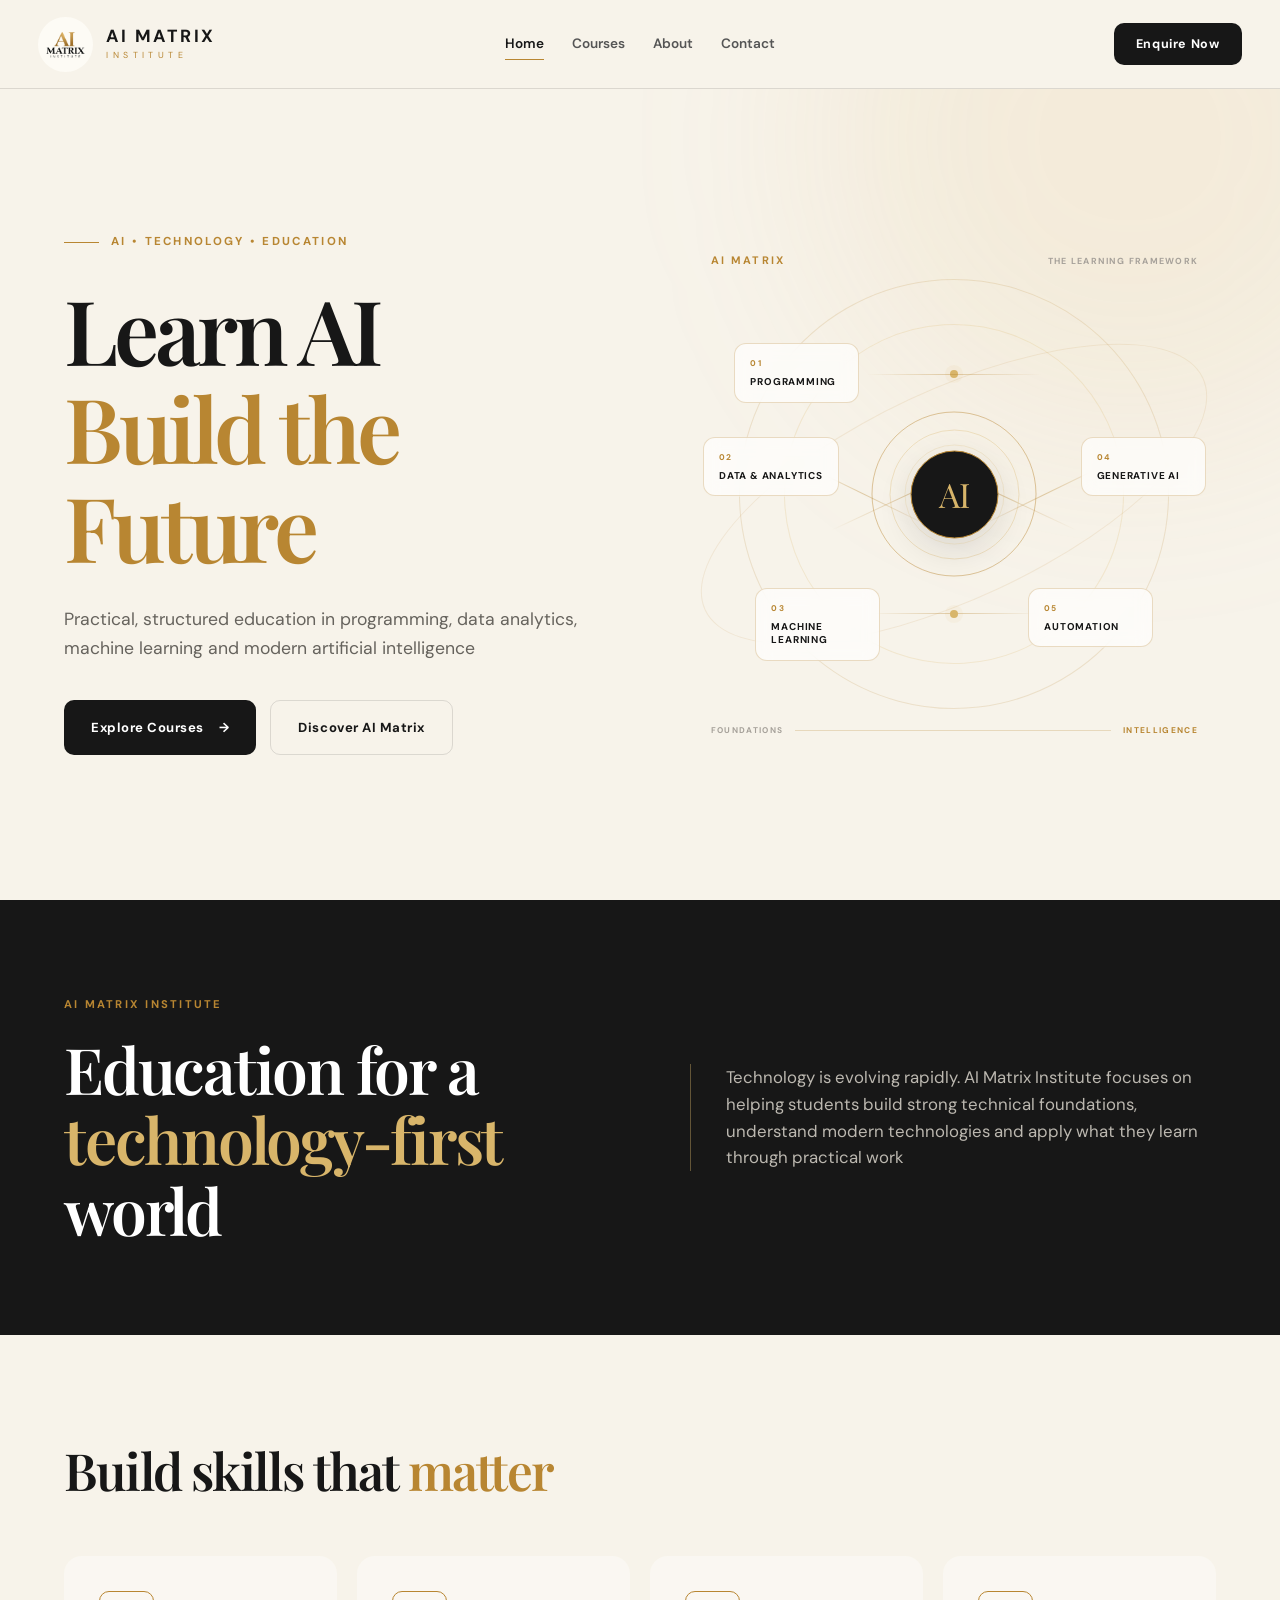
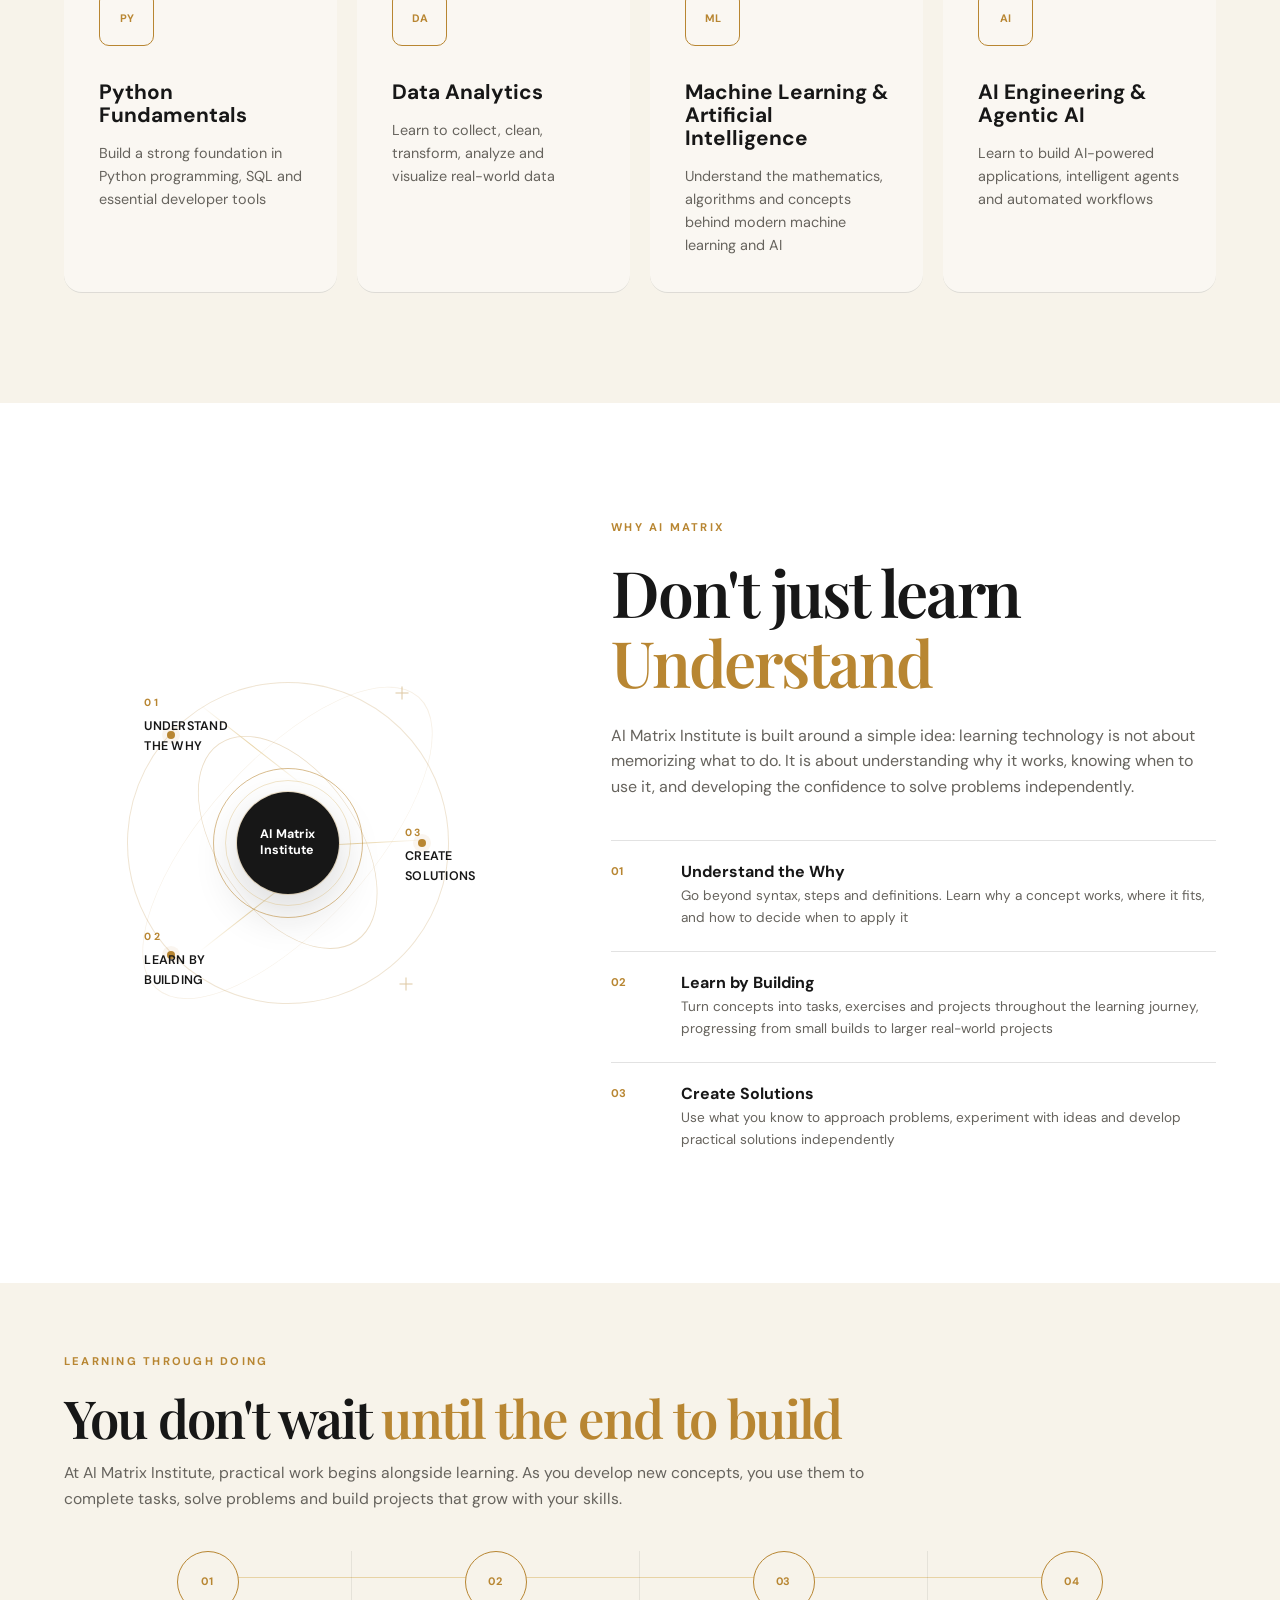
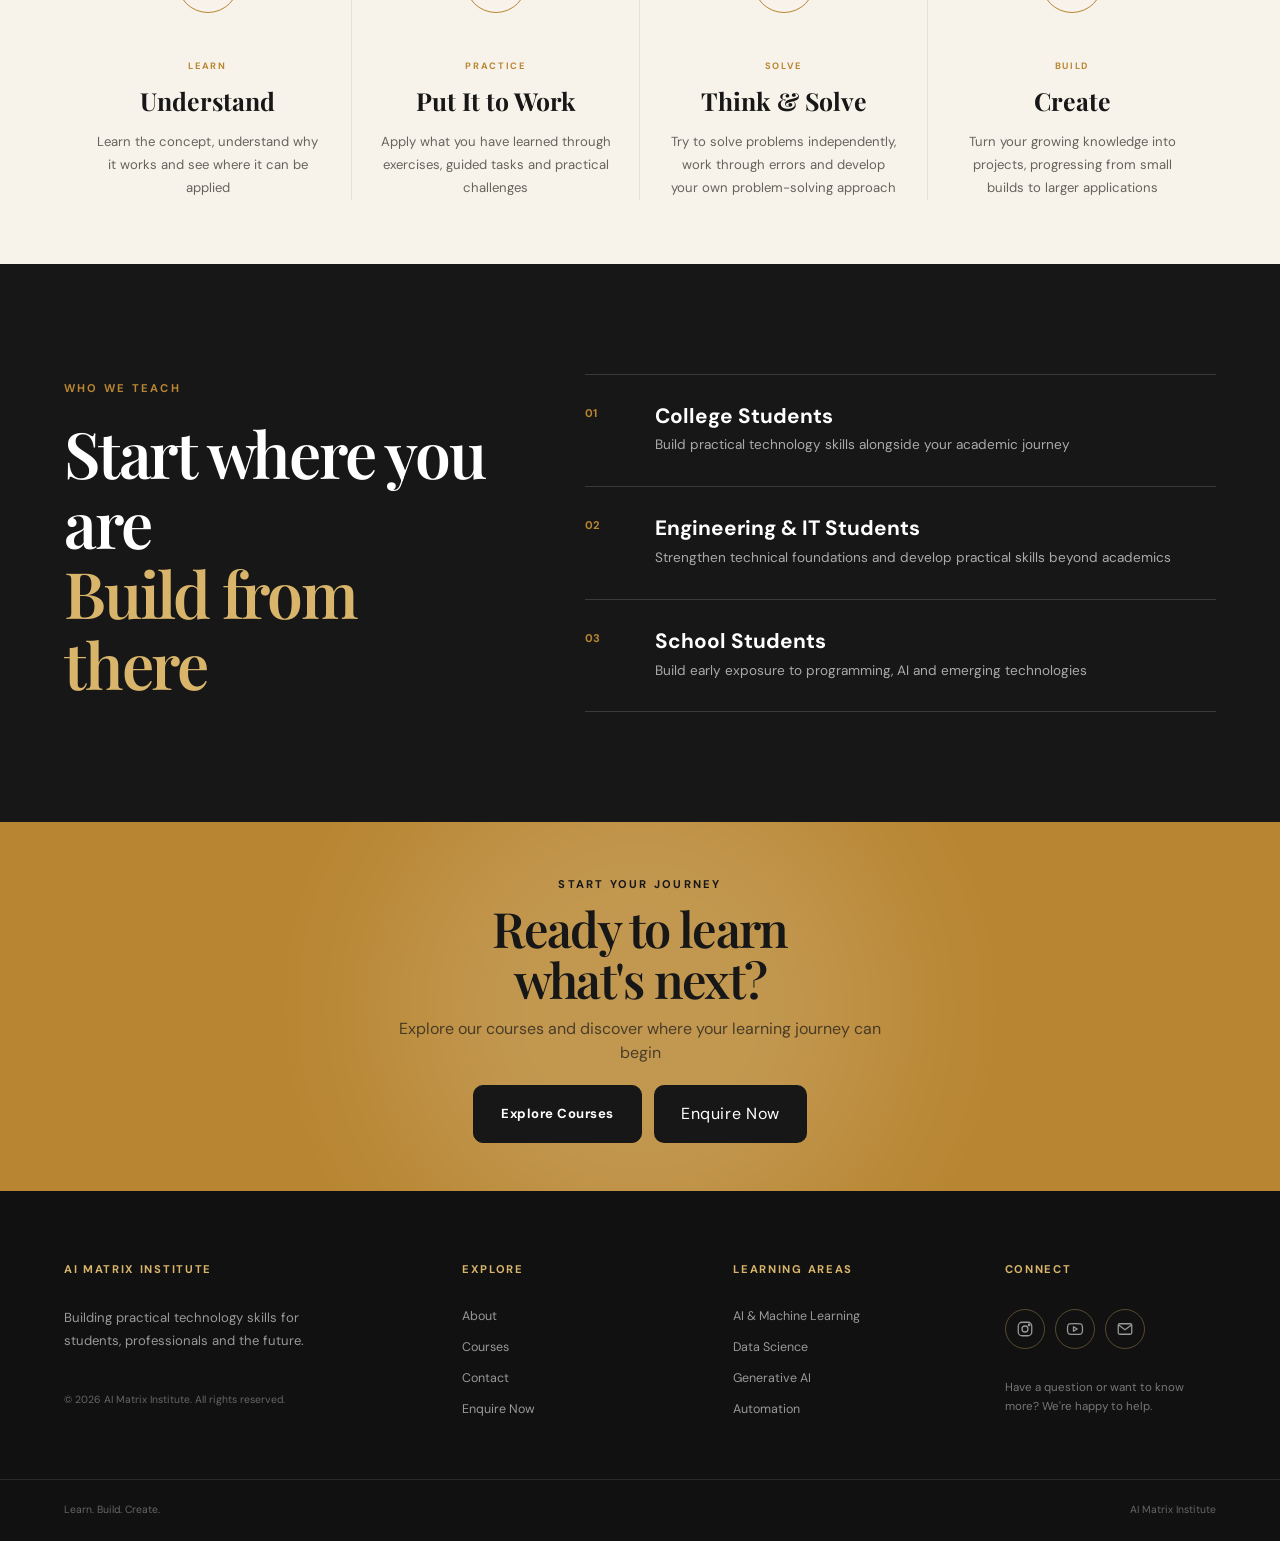
==== commit 00099f5f: "Update index.html" ====
--- a/index.html
+++ b/index.html
@@ -14,6 +14,7 @@
     <!-- =========================================================
          SEO
          ========================================================= -->
+    <link rel="icon" type="image/png" href="assets/favicon.png">
 
     <title>
         AI Matrix Institute | AI, Python, Data Analytics &amp; Machine Learning
@@ -2808,4 +2809,4 @@
 
 </body>
 
-</html>+</html>
--- a/css/style.css
+++ b/css/style.css
@@ -187,7 +187,8 @@
 .brand-logo {
     width: 55px;
     height: 55px;
-    object-fit: contain;
+    object-fit: cover;
+    border-radius: 50%;
 }
 
 
@@ -1594,6 +1595,7 @@
     line-height: 1.7;
     margin-top: 18px;
 }
+
 
 
 /* ================= FOOTER BOTTOM ================= */
@@ -3560,19 +3562,19 @@
 
 /* ================= MODAL SCROLLBAR ================= */
 
+/*
+ * Hide the scrollbar visually while keeping
+ * the enquiry form fully scrollable.
+ */
+
+.enquiry-modal-dialog {
+    scrollbar-width: none;
+    -ms-overflow-style: none;
+}
+
+
 .enquiry-modal-dialog::-webkit-scrollbar {
-    width: 6px;
-}
-
-
-.enquiry-modal-dialog::-webkit-scrollbar-track {
-    background: transparent;
-}
-
-
-.enquiry-modal-dialog::-webkit-scrollbar-thumb {
-    background: var(--gold-pale);
-    border-radius: 999px;
+    display: none;
 }
 
 
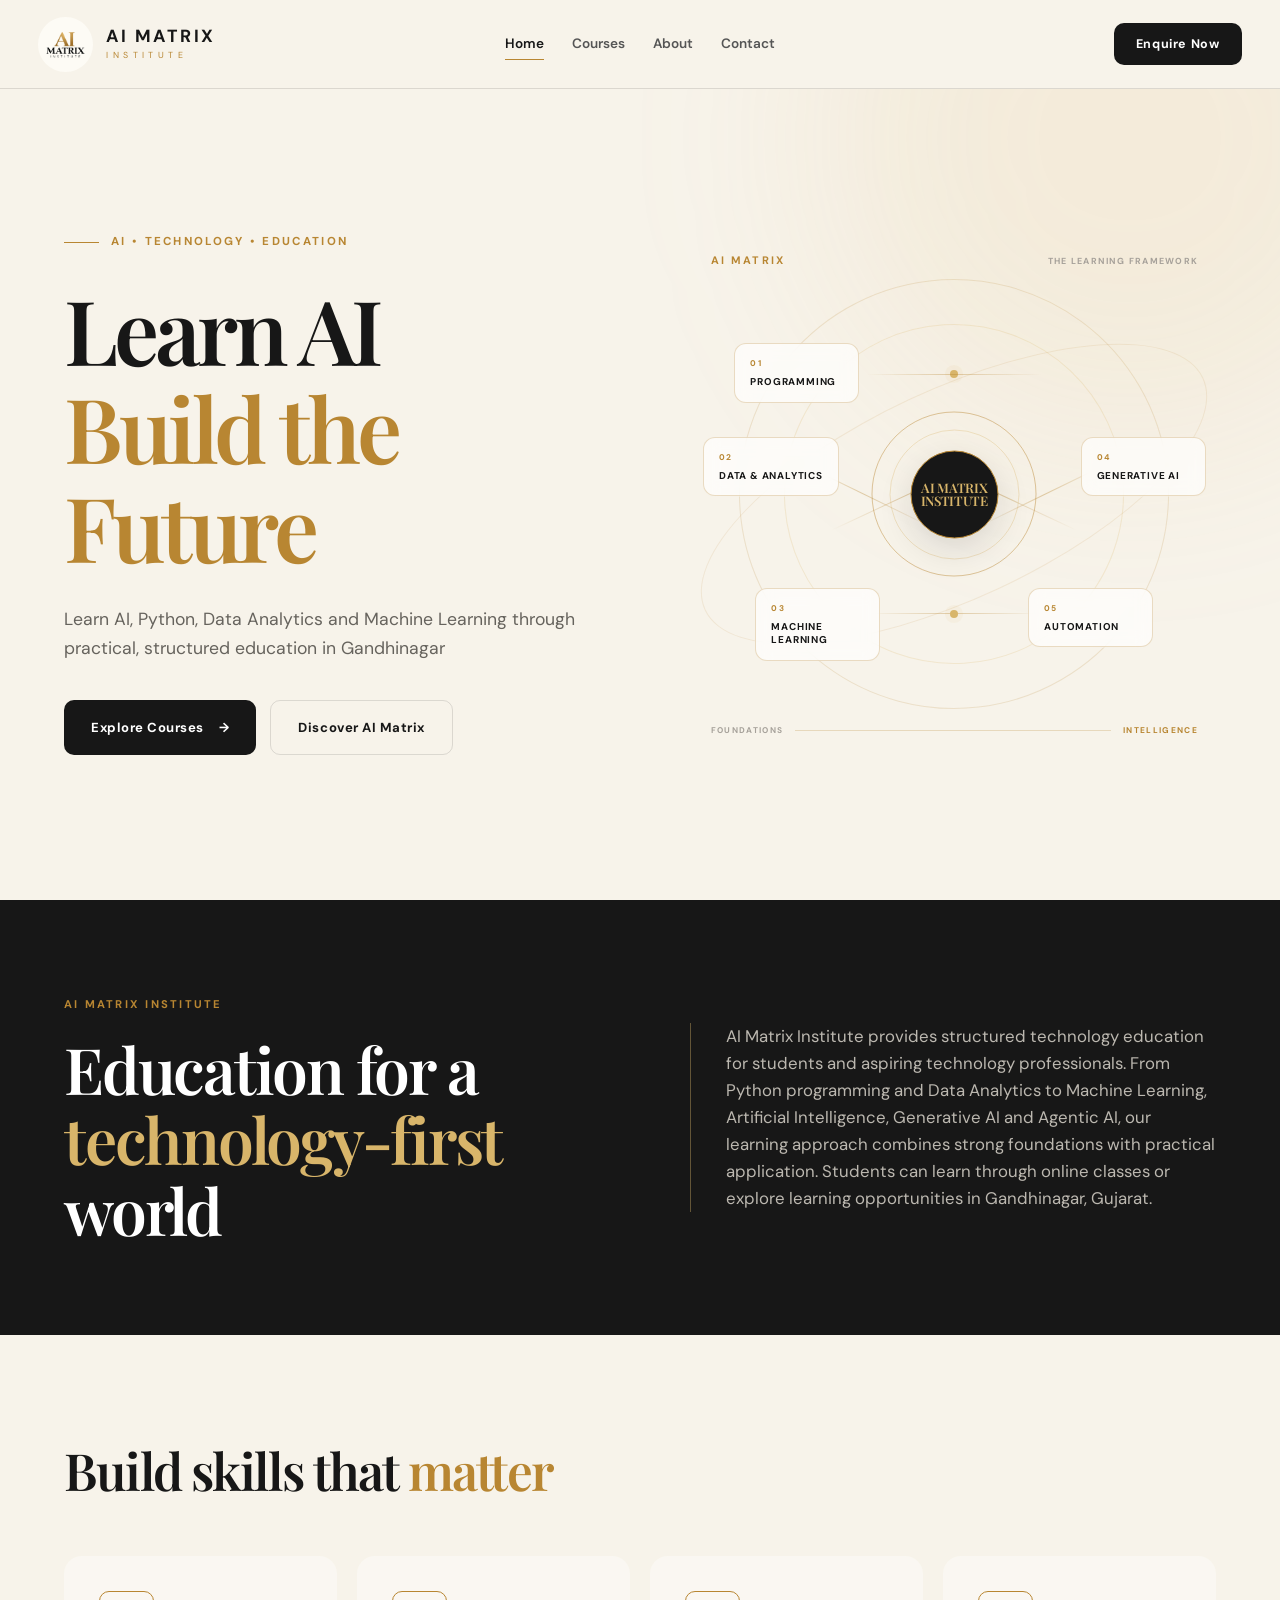
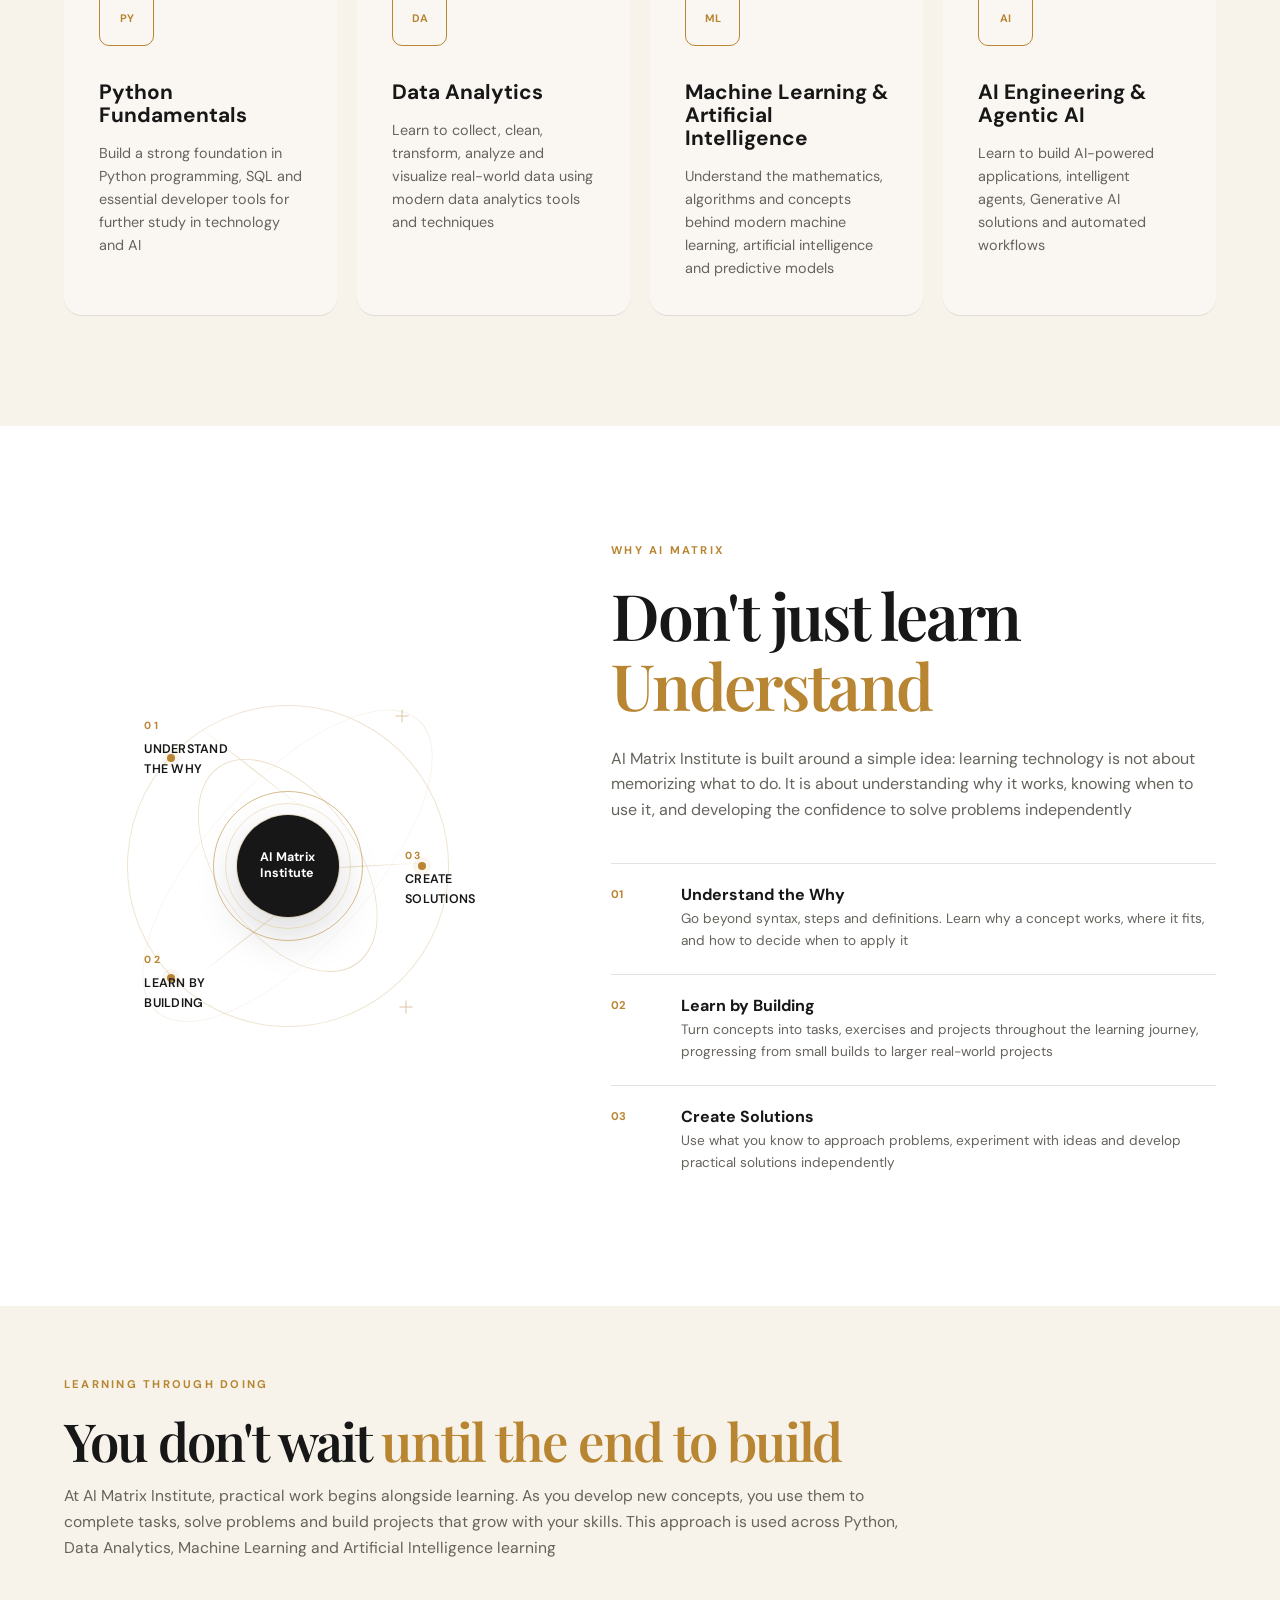
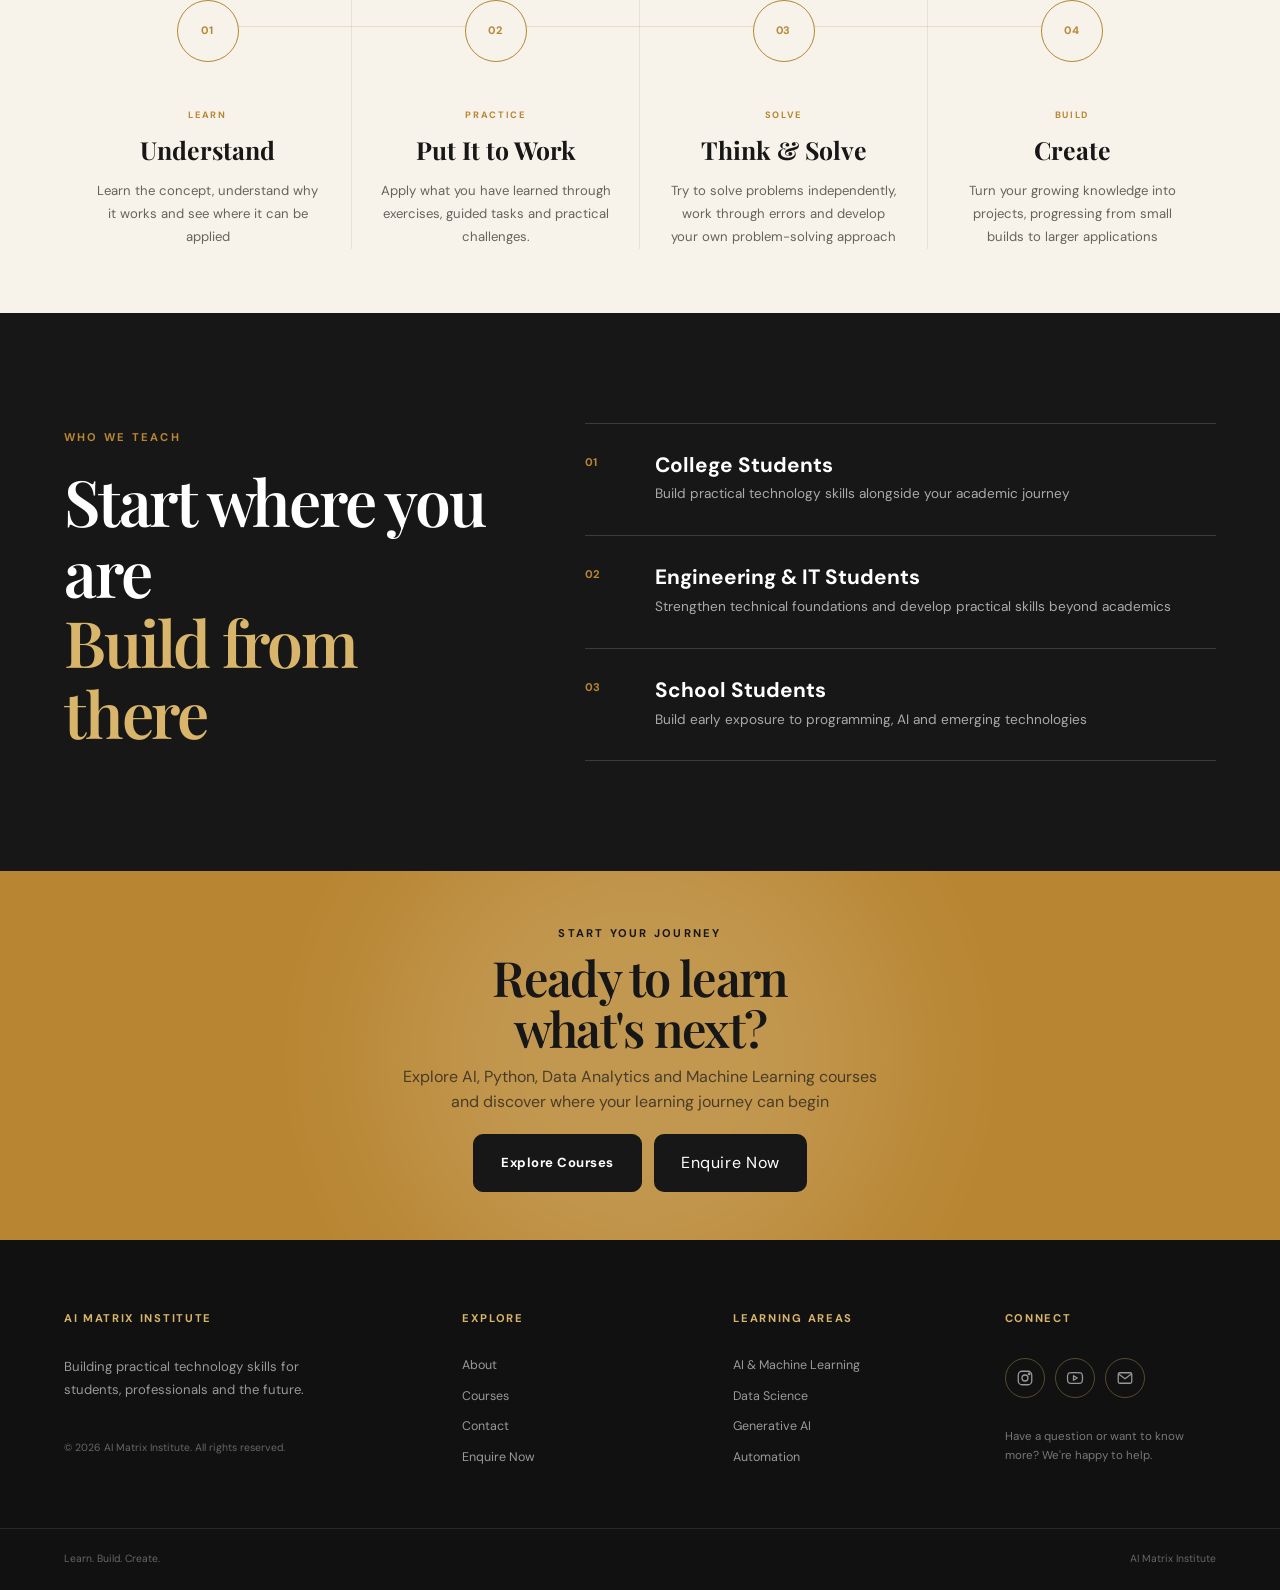
==== commit 07d0f2a2: "Add files via upload" ====
--- a/index.html
+++ b/index.html
@@ -10,20 +10,31 @@
         content="width=device-width, initial-scale=1.0"
     >
 
+    <meta
+        name="robots"
+        content="index, follow, max-image-preview:large, max-snippet:-1, max-video-preview:-1"
+    >
+
+    <meta
+        name="googlebot"
+        content="index, follow"
+    >
+
 
     <!-- =========================================================
          SEO
          ========================================================= -->
+
     <link rel="icon" type="image/png" href="assets/favicon.png">
 
     <title>
-        AI Matrix Institute | AI, Python, Data Analytics &amp; Machine Learning
+        AI Classes &amp; Python Classes in Gandhinagar | AI Matrix Institute
     </title>
 
 
     <meta
         name="description"
-        content="AI Matrix Institute offers practical education in Python, Data Analytics, Machine Learning, Artificial Intelligence, AI Engineering and Agentic AI through structured, hands-on learning."
+        content="AI Matrix Institute offers AI classes, Python classes, Data Analytics, Machine Learning and Generative AI training in Gandhinagar and online. Learn through structured, practical and project-based education."
     >
 
 
@@ -33,6 +44,18 @@
     >
 
 
+    <meta
+        name="application-name"
+        content="AI Matrix Institute"
+    >
+
+
+    <meta
+        name="theme-color"
+        content="#0B0B0B"
+    >
+
+
     <!-- =========================================================
          CANONICAL URL
          ========================================================= -->
@@ -55,13 +78,13 @@
 
     <meta
         property="og:title"
-        content="AI Matrix Institute | AI, Python, Data Analytics &amp; Machine Learning"
+        content="AI Classes &amp; Python Classes in Gandhinagar | AI Matrix Institute"
     >
 
 
     <meta
         property="og:description"
-        content="Practical, structured education in Python, Data Analytics, Machine Learning, Artificial Intelligence, AI Engineering and Agentic AI."
+        content="Learn AI, Python, Data Analytics, Machine Learning, Generative AI and Agentic AI through practical education in Gandhinagar and online."
     >
 
 
@@ -83,6 +106,18 @@
     >
 
 
+    <meta
+        property="og:image"
+        content="https://aimatrixinstitute.com/assets/logo.png"
+    >
+
+
+    <meta
+        property="og:image:alt"
+        content="AI Matrix Institute"
+    >
+
+
     <!-- =========================================================
          TWITTER / X
          ========================================================= -->
@@ -95,13 +130,19 @@
 
     <meta
         name="twitter:title"
-        content="AI Matrix Institute | AI, Python, Data Analytics &amp; Machine Learning"
+        content="AI Classes &amp; Python Classes in Gandhinagar | AI Matrix Institute"
     >
 
 
     <meta
         name="twitter:description"
-        content="Practical, structured education in Python, Data Analytics, Machine Learning, Artificial Intelligence, AI Engineering and Agentic AI."
+        content="Practical AI, Python, Data Analytics, Machine Learning, Generative AI and Agentic AI education in Gandhinagar and online."
+    >
+
+
+    <meta
+        name="twitter:image"
+        content="https://aimatrixinstitute.com/assets/logo.png"
     >
 
 
@@ -113,9 +154,120 @@
     {
         "@context": "https://schema.org",
         "@type": "Organization",
+        "@id": "https://aimatrixinstitute.com/#organization",
+        "name": "AI Matrix Institute",
+        "alternateName": "AI Matrix Institute of Artificial Intelligence & Machine Learning",
+        "url": "https://aimatrixinstitute.com/",
+        "logo": {
+            "@type": "ImageObject",
+            "url": "https://aimatrixinstitute.com/assets/logo.png"
+        },
+        "description": "AI Matrix Institute provides practical education and training in Python, Data Analytics, Machine Learning, Artificial Intelligence, Generative AI, AI Engineering and Agentic AI.",
+        "areaServed": {
+            "@type": "City",
+            "name": "Gandhinagar"
+        },
+        "knowsAbout": [
+            "Artificial Intelligence",
+            "Machine Learning",
+            "Generative AI",
+            "Agentic AI",
+            "AI Engineering",
+            "Python Programming",
+            "Data Analytics",
+            "SQL",
+            "Data Visualization",
+            "Deep Learning"
+        ]
+    }
+    </script>
+
+
+    <!-- =========================================================
+         WEBSITE STRUCTURED DATA
+         ========================================================= -->
+
+    <script type="application/ld+json">
+    {
+        "@context": "https://schema.org",
+        "@type": "WebSite",
+        "@id": "https://aimatrixinstitute.com/#website",
         "name": "AI Matrix Institute",
         "url": "https://aimatrixinstitute.com/",
-        "description": "AI Matrix Institute provides practical education in Python, Data Analytics, Machine Learning, Artificial Intelligence, AI Engineering and Agentic AI."
+        "publisher": {
+            "@id": "https://aimatrixinstitute.com/#organization"
+        },
+        "inLanguage": "en-IN"
+    }
+    </script>
+
+
+    <!-- =========================================================
+         COURSE STRUCTURED DATA
+         ========================================================= -->
+
+    <script type="application/ld+json">
+    {
+        "@context": "https://schema.org",
+        "@type": "ItemList",
+        "@id": "https://aimatrixinstitute.com/#courses",
+        "name": "AI Matrix Institute Courses",
+        "description": "Courses in Python, Data Analytics, Machine Learning, Artificial Intelligence, AI Engineering and Agentic AI.",
+        "numberOfItems": 4,
+        "itemListElement": [
+            {
+                "@type": "ListItem",
+                "position": 1,
+                "item": {
+                    "@type": "Course",
+                    "name": "Python Fundamentals",
+                    "description": "Learn Python programming, SQL, Terminal or Command Line, Git and GitHub through structured practical learning.",
+                    "provider": {
+                        "@id": "https://aimatrixinstitute.com/#organization"
+                    },
+                    "url": "https://aimatrixinstitute.com/courses.html"
+                }
+            },
+            {
+                "@type": "ListItem",
+                "position": 2,
+                "item": {
+                    "@type": "Course",
+                    "name": "Data Analytics",
+                    "description": "Learn NumPy, Pandas, SQL, data collection, data cleaning, data transformation, exploratory data analysis, visualization and statistics fundamentals.",
+                    "provider": {
+                        "@id": "https://aimatrixinstitute.com/#organization"
+                    },
+                    "url": "https://aimatrixinstitute.com/courses.html"
+                }
+            },
+            {
+                "@type": "ListItem",
+                "position": 3,
+                "item": {
+                    "@type": "Course",
+                    "name": "Machine Learning & Artificial Intelligence",
+                    "description": "Learn mathematics for AI, supervised and unsupervised machine learning, model evaluation, machine learning projects and introductory deep learning.",
+                    "provider": {
+                        "@id": "https://aimatrixinstitute.com/#organization"
+                    },
+                    "url": "https://aimatrixinstitute.com/courses.html"
+                }
+            },
+            {
+                "@type": "ListItem",
+                "position": 4,
+                "item": {
+                    "@type": "Course",
+                    "name": "AI Engineering & Agentic AI",
+                    "description": "Learn deep learning, Generative AI, LLM fundamentals, OpenAI APIs, AI application development, AI architecture, Agentic AI, tools, workflows and AI automation.",
+                    "provider": {
+                        "@id": "https://aimatrixinstitute.com/#organization"
+                    },
+                    "url": "https://aimatrixinstitute.com/courses.html"
+                }
+            }
+        ]
     }
     </script>
 
@@ -1566,9 +1718,8 @@
 
                     <p class="hero-description">
 
-                        Practical, structured education in programming,
-                        data analytics, machine learning and modern
-                        artificial intelligence
+                        Learn AI, Python, Data Analytics and Machine Learning
+                        through practical, structured education in Gandhinagar
 
                     </p>
 
@@ -1610,6 +1761,7 @@
 
                 <div
                     class="hero-visual hero-matrix-visual reveal"
+                    aria-label="AI Matrix Institute learning areas including programming, data analytics, machine learning, generative AI and automation"
                 >
 
 
@@ -1617,16 +1769,19 @@
 
                     <div
                         class="matrix-orbit matrix-orbit-one"
+                        aria-hidden="true"
                     ></div>
 
 
                     <div
                         class="matrix-orbit matrix-orbit-two"
+                        aria-hidden="true"
                     ></div>
 
 
                     <div
                         class="matrix-orbit matrix-orbit-three"
+                        aria-hidden="true"
                     ></div>
 
 
@@ -1649,7 +1804,10 @@
 
                     <!-- ================= CONNECTION LINES ================= -->
 
-                    <div class="matrix-connections">
+                    <div
+                        class="matrix-connections"
+                        aria-hidden="true"
+                    >
 
                         <span
                             class="matrix-line matrix-line-top"
@@ -1766,7 +1924,7 @@
 
 
 
-                    <!-- ================= CENTRAL AI CORE ================= -->
+                    <!-- ================= CENTRAL AI MATRIX CORE ================= -->
 
                     <div class="matrix-core">
 
@@ -1783,7 +1941,10 @@
                         <div class="matrix-core-inner">
 
                             <span class="matrix-core-label">
-                                AI
+
+                                AI MATRIX<br>
+                                INSTITUTE
+
                             </span>
 
                         </div>
@@ -1851,10 +2012,14 @@
 
                     <p>
 
-                        Technology is evolving rapidly. AI Matrix Institute
-                        focuses on helping students build strong technical
-                        foundations, understand modern technologies and
-                        apply what they learn through practical work
+                        AI Matrix Institute provides structured technology
+                        education for students and aspiring technology
+                        professionals. From Python programming and Data
+                        Analytics to Machine Learning, Artificial Intelligence,
+                        Generative AI and Agentic AI, our learning approach
+                        combines strong foundations with practical application.
+                        Students can learn through online classes or explore
+                        learning opportunities in Gandhinagar, Gujarat.
 
                     </p>
 
@@ -1912,10 +2077,13 @@
                     <a
                         href="courses.html"
                         class="domain-card reveal"
-                        aria-label="Explore Python Fundamentals"
+                        aria-label="Explore Python Fundamentals courses"
                     >
 
-                        <div class="domain-icon">
+                        <div
+                            class="domain-icon"
+                            aria-hidden="true"
+                        >
                             PY
                         </div>
 
@@ -1928,7 +2096,8 @@
                         <p>
 
                             Build a strong foundation in Python programming,
-                            SQL and essential developer tools
+                            SQL and essential developer tools for further
+                            study in technology and AI
 
                         </p>
 
@@ -1943,10 +2112,13 @@
                     <a
                         href="courses.html"
                         class="domain-card reveal"
-                        aria-label="Explore Data Analytics"
+                        aria-label="Explore Data Analytics courses"
                     >
 
-                        <div class="domain-icon">
+                        <div
+                            class="domain-icon"
+                            aria-hidden="true"
+                        >
                             DA
                         </div>
 
@@ -1959,7 +2131,8 @@
                         <p>
 
                             Learn to collect, clean, transform, analyze
-                            and visualize real-world data
+                            and visualize real-world data using modern
+                            data analytics tools and techniques
 
                         </p>
 
@@ -1974,10 +2147,13 @@
                     <a
                         href="courses.html"
                         class="domain-card reveal"
-                        aria-label="Explore Machine Learning and Artificial Intelligence"
+                        aria-label="Explore Machine Learning and Artificial Intelligence courses"
                     >
 
-                        <div class="domain-icon">
+                        <div
+                            class="domain-icon"
+                            aria-hidden="true"
+                        >
                             ML
                         </div>
 
@@ -1993,7 +2169,8 @@
                         <p>
 
                             Understand the mathematics, algorithms and
-                            concepts behind modern machine learning and AI
+                            concepts behind modern machine learning,
+                            artificial intelligence and predictive models
 
                         </p>
 
@@ -2008,10 +2185,13 @@
                     <a
                         href="courses.html"
                         class="domain-card reveal"
-                        aria-label="Explore AI Engineering and Agentic AI"
+                        aria-label="Explore AI Engineering and Agentic AI courses"
                     >
 
-                        <div class="domain-icon">
+                        <div
+                            class="domain-icon"
+                            aria-hidden="true"
+                        >
                             AI
                         </div>
 
@@ -2027,7 +2207,8 @@
                         <p>
 
                             Learn to build AI-powered applications,
-                            intelligent agents and automated workflows
+                            intelligent agents, Generative AI solutions
+                            and automated workflows
 
                         </p>
 
@@ -2056,11 +2237,11 @@
 
                 <div
                     class="why-visual reveal"
+                    aria-hidden="true"
                 >
 
                     <div
                         class="why-matrix-visual"
-                        aria-hidden="true"
                     >
 
 
@@ -2250,7 +2431,7 @@
                         learning technology is not about memorizing what to do.
                         It is about understanding why it works, knowing when to
                         use it, and developing the confidence to solve problems
-                        independently.
+                        independently
 
                     </p>
 
@@ -2404,7 +2585,9 @@
                         At AI Matrix Institute, practical work begins alongside
                         learning. As you develop new concepts, you use them to
                         complete tasks, solve problems and build projects that
-                        grow with your skills.
+                        grow with your skills. This approach is used across
+                        Python, Data Analytics, Machine Learning and Artificial
+                        Intelligence learning
 
                     </p>
 
@@ -2488,7 +2671,7 @@
                             <p>
 
                                 Apply what you have learned through exercises,
-                                guided tasks and practical challenges
+                                guided tasks and practical challenges.
 
                             </p>
 
@@ -2750,8 +2933,8 @@
 
                 <p>
 
-                    Explore our courses and discover where
-                    your learning journey can begin
+                    Explore AI, Python, Data Analytics and Machine Learning
+                    courses and discover where your learning journey can begin
 
                 </p>
 
@@ -2809,4 +2992,4 @@
 
 </body>
 
-</html>
+</html>
--- a/css/style.css
+++ b/css/style.css
@@ -21,7 +21,7 @@
 
     --gold: #B88632;
     --gold-light: #D8B56A;
-    --gold-pale: #E8D3A5;
+    --gold-pale: #E8DCC4;
 
     --border: rgba(23, 23, 23, 0.12);
 
@@ -757,21 +757,37 @@
 }
 
 
+/* =========================================================
+   CENTRAL BLACK CIRCLE
+   ========================================================= */
+
 .matrix-core-inner {
     width: 88px;
     height: 88px;
     border-radius: 50%;
     background: var(--black);
     border: 1px solid var(--gold);
+
     display: flex;
     align-items: center;
     justify-content: center;
+
+    /*
+     * Important:
+     * Prevents the institute name from ever
+     * visually escaping the black circle.
+     */
+    overflow: hidden;
+
     box-shadow:
         0 12px 35px rgba(23, 23, 23, 0.12);
+
     position: relative;
     z-index: 3;
 }
 
+
+/* ================= INNER GOLD RING ================= */
 
 .matrix-core-inner::before {
     content: "";
@@ -779,14 +795,59 @@
     inset: -7px;
     border-radius: 50%;
     border: 1px solid rgba(216, 181, 106, 0.20);
-}
-
+
+    /*
+     * The decorative ring should not interfere
+     * with the institute name.
+     */
+    pointer-events: none;
+}
+
+
+/* =========================================================
+   CENTRAL AI MATRIX INSTITUTE LABEL
+   ========================================================= */
 
 .matrix-core-label {
+    width: 72px;
+    max-width: 72px;
+
     color: var(--gold-light);
+
     font-family: "Playfair Display", serif;
-    font-size: 2.1rem;
-    line-height: 1;
+
+    /*
+     * Reduced from 2.1rem.
+     * The previous size was too large for
+     * the 88px black circle.
+     */
+    font-size: 0.82rem;
+
+    font-weight: 600;
+
+    /*
+     * Allows:
+     * AI MATRIX
+     * INSTITUTE
+     *
+     * to remain inside the circle.
+     */
+    line-height: 0.95;
+
+    text-align: center;
+
+    letter-spacing: -0.025em;
+
+    /*
+     * Keeps the text visually centered
+     * within the black core.
+     */
+    white-space: normal;
+    overflow-wrap: normal;
+    word-break: normal;
+
+    position: relative;
+    z-index: 4;
 }
 
 
@@ -1595,7 +1656,6 @@
     line-height: 1.7;
     margin-top: 18px;
 }
-
 
 
 /* ================= FOOTER BOTTOM ================= */
@@ -2282,6 +2342,7 @@
     margin-bottom: 27px;
     background: rgba(255,255,255,0.55);
     flex-shrink: 0;
+    overflow: hidden;
 }
 
 
@@ -4552,14 +4613,23 @@
     }
 
 
+    /* =====================================================
+       MOBILE CENTRAL BLACK CIRCLE
+       ===================================================== */
+
     .matrix-core-inner {
         width: 68px;
         height: 68px;
+        overflow: hidden;
     }
 
 
     .matrix-core-label {
-        font-size: 1.65rem;
+        width: 56px;
+        max-width: 56px;
+        font-size: 0.63rem;
+        line-height: 0.95;
+        letter-spacing: -0.025em;
     }
 
 
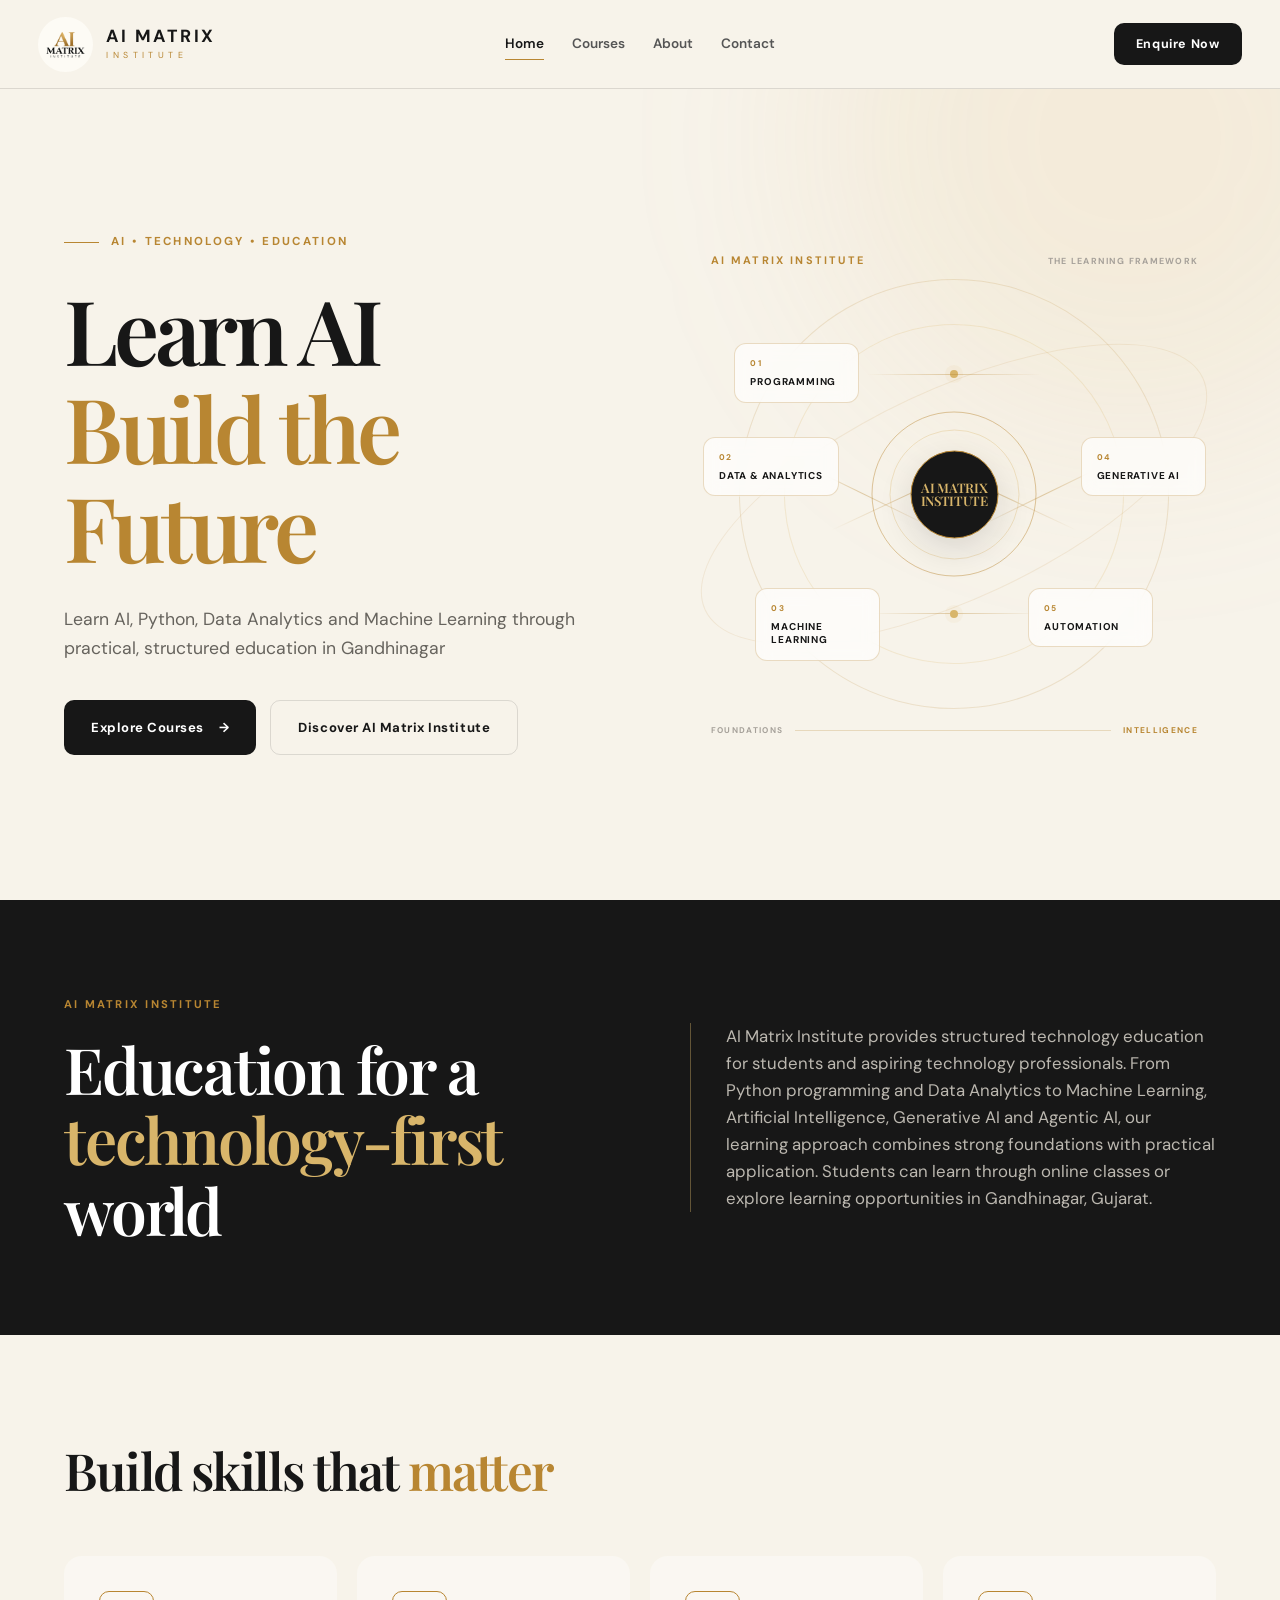
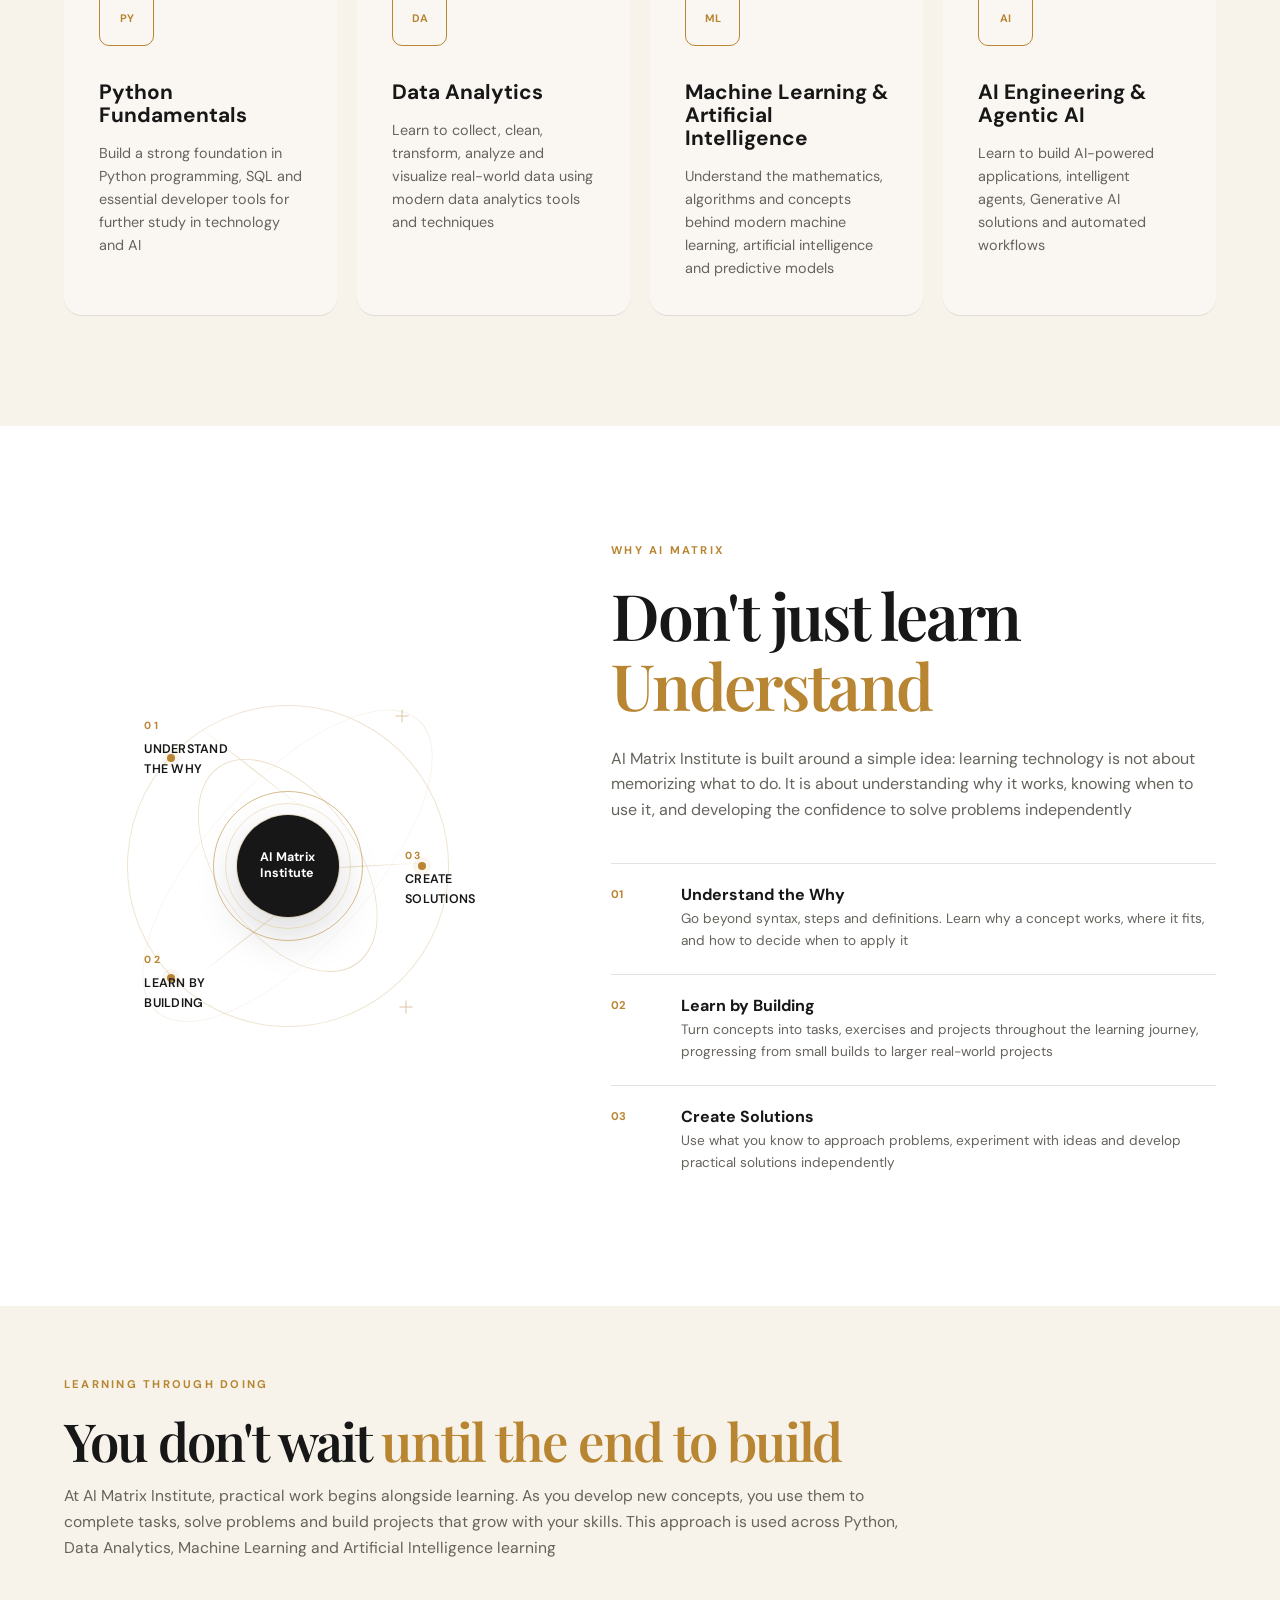
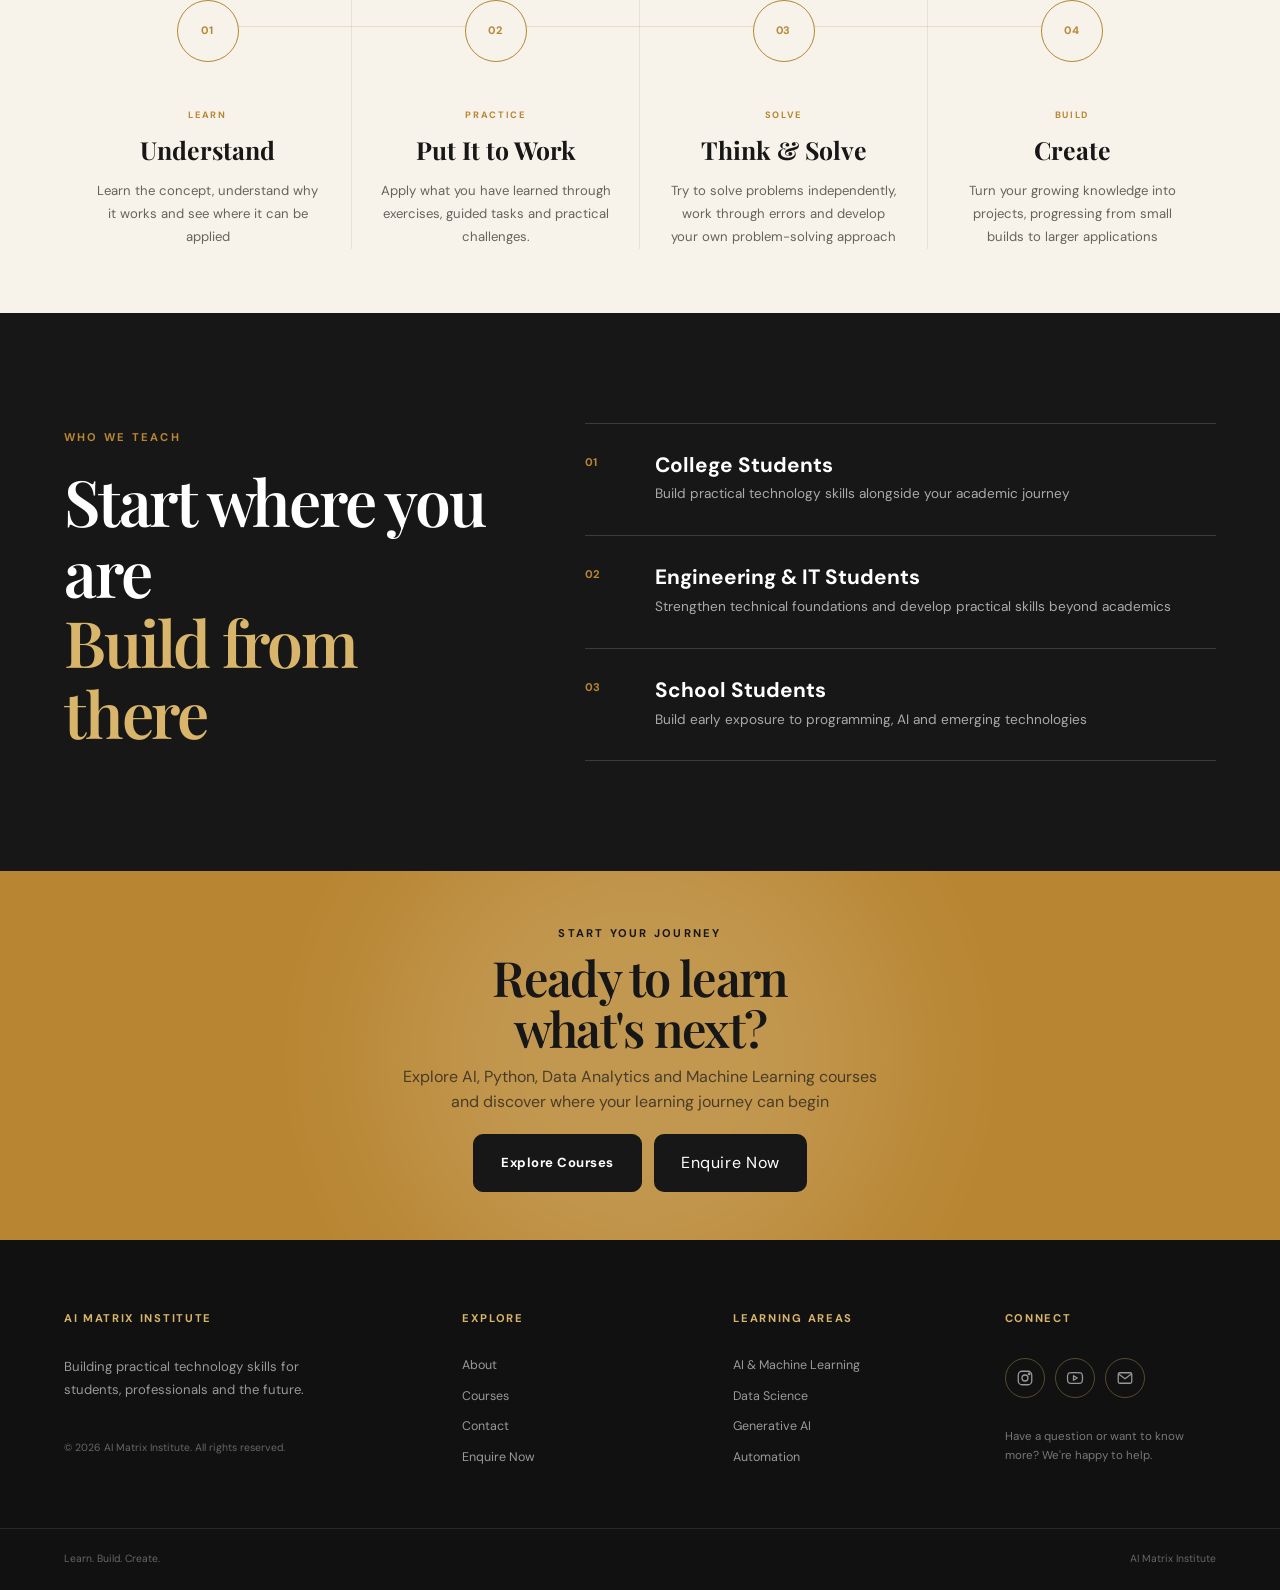
==== commit 014bab5a: "Add files via upload" ====
--- a/index.html
+++ b/index.html
@@ -10,14 +10,64 @@
         content="width=device-width, initial-scale=1.0"
     >
 
+    <!-- =========================================================
+         ROBOTS
+         ========================================================= -->
+
     <meta
         name="robots"
         content="index, follow, max-image-preview:large, max-snippet:-1, max-video-preview:-1"
     >
 
-    <meta
-        name="googlebot"
-        content="index, follow"
+
+    <!-- =========================================================
+         FAVICON
+         ========================================================= -->
+
+    <link
+        rel="icon"
+        href="/favicon.ico"
+    >
+
+    <link
+        rel="icon"
+        type="image/png"
+        sizes="48x48"
+        href="/favicon-48x48.png"
+    >
+
+    <link
+        rel="icon"
+        type="image/png"
+        sizes="96x96"
+        href="/favicon-96x96.png"
+    >
+
+    <link
+        rel="icon"
+        type="image/png"
+        sizes="144x144"
+        href="/favicon-144x144.png"
+    >
+
+    <link
+        rel="icon"
+        type="image/png"
+        sizes="192x192"
+        href="/favicon-192x192.png"
+    >
+
+    <link
+        rel="icon"
+        type="image/png"
+        sizes="512x512"
+        href="/favicon-512x512.png"
+    >
+
+    <link
+        rel="apple-touch-icon"
+        sizes="180x180"
+        href="/apple-touch-icon.png"
     >
 
 
@@ -25,10 +75,8 @@
          SEO
          ========================================================= -->
 
-    <link rel="icon" type="image/png" href="assets/favicon.png">
-
     <title>
-        AI Classes &amp; Python Classes in Gandhinagar | AI Matrix Institute
+        Artificial Intelligence &amp; Machine Learning Classes in Gandhinagar | AI Matrix Institute
     </title>
 
 
@@ -204,6 +252,9 @@
 
     <!-- =========================================================
          COURSE STRUCTURED DATA
+         
+         Each course now has a unique URL using an HTML anchor.
+         The corresponding IDs must exist on courses.html.
          ========================================================= -->
 
     <script type="application/ld+json">
@@ -225,7 +276,7 @@
                     "provider": {
                         "@id": "https://aimatrixinstitute.com/#organization"
                     },
-                    "url": "https://aimatrixinstitute.com/courses.html"
+                    "url": "https://aimatrixinstitute.com/courses.html#python-fundamentals"
                 }
             },
             {
@@ -238,7 +289,7 @@
                     "provider": {
                         "@id": "https://aimatrixinstitute.com/#organization"
                     },
-                    "url": "https://aimatrixinstitute.com/courses.html"
+                    "url": "https://aimatrixinstitute.com/courses.html#data-analytics"
                 }
             },
             {
@@ -251,7 +302,7 @@
                     "provider": {
                         "@id": "https://aimatrixinstitute.com/#organization"
                     },
-                    "url": "https://aimatrixinstitute.com/courses.html"
+                    "url": "https://aimatrixinstitute.com/courses.html#machine-learning"
                 }
             },
             {
@@ -264,7 +315,7 @@
                     "provider": {
                         "@id": "https://aimatrixinstitute.com/#organization"
                     },
-                    "url": "https://aimatrixinstitute.com/courses.html"
+                    "url": "https://aimatrixinstitute.com/courses.html#ai-engineering"
                 }
             }
         ]
@@ -1745,7 +1796,7 @@
                             class="btn btn-secondary"
                         >
 
-                            Discover AI Matrix
+                            Discover AI Matrix Institute
 
                         </a>
 
@@ -1760,8 +1811,9 @@
                      ================================================= -->
 
                 <div
-                    class="hero-visual hero-matrix-visual reveal"
-                    aria-label="AI Matrix Institute learning areas including programming, data analytics, machine learning, generative AI and automation"
+                    class="hero-visual hero-matrix-visual"
+                    role="img"
+                    aria-label="AI Matrix Institute learning framework showing programming, data and analytics, machine learning, generative AI and automation"
                 >
 
 
@@ -1791,7 +1843,7 @@
                     <div class="matrix-visual-header">
 
                         <span>
-                            AI MATRIX
+                            AI MATRIX INSTITUTE
                         </span>
 
                         <span>
@@ -1930,11 +1982,13 @@
 
                         <div
                             class="matrix-core-ring matrix-core-ring-one"
+                            aria-hidden="true"
                         ></div>
 
 
                         <div
                             class="matrix-core-ring matrix-core-ring-two"
+                            aria-hidden="true"
                         ></div>
 
 
@@ -2075,7 +2129,7 @@
                          ================================================= -->
 
                     <a
-                        href="courses.html"
+                        href="courses.html#python-fundamentals"
                         class="domain-card reveal"
                         aria-label="Explore Python Fundamentals courses"
                     >
@@ -2110,7 +2164,7 @@
                          ================================================= -->
 
                     <a
-                        href="courses.html"
+                        href="courses.html#data-analytics"
                         class="domain-card reveal"
                         aria-label="Explore Data Analytics courses"
                     >
@@ -2145,7 +2199,7 @@
                          ================================================= -->
 
                     <a
-                        href="courses.html"
+                        href="courses.html#machine-learning"
                         class="domain-card reveal"
                         aria-label="Explore Machine Learning and Artificial Intelligence courses"
                     >
@@ -2183,7 +2237,7 @@
                          ================================================= -->
 
                     <a
-                        href="courses.html"
+                        href="courses.html#ai-engineering"
                         class="domain-card reveal"
                         aria-label="Explore AI Engineering and Agentic AI courses"
                     >
--- a/css/style.css
+++ b/css/style.css
@@ -3426,6 +3426,17 @@
     font-family: "Playfair Display", serif;
 }
 
+.contact-icon-svg {
+
+    width: 22px;
+
+    height: 22px;
+
+    display: block;
+
+    flex-shrink: 0;
+
+}
 
 .contact-detail > div:last-child > span {
     display: block;
